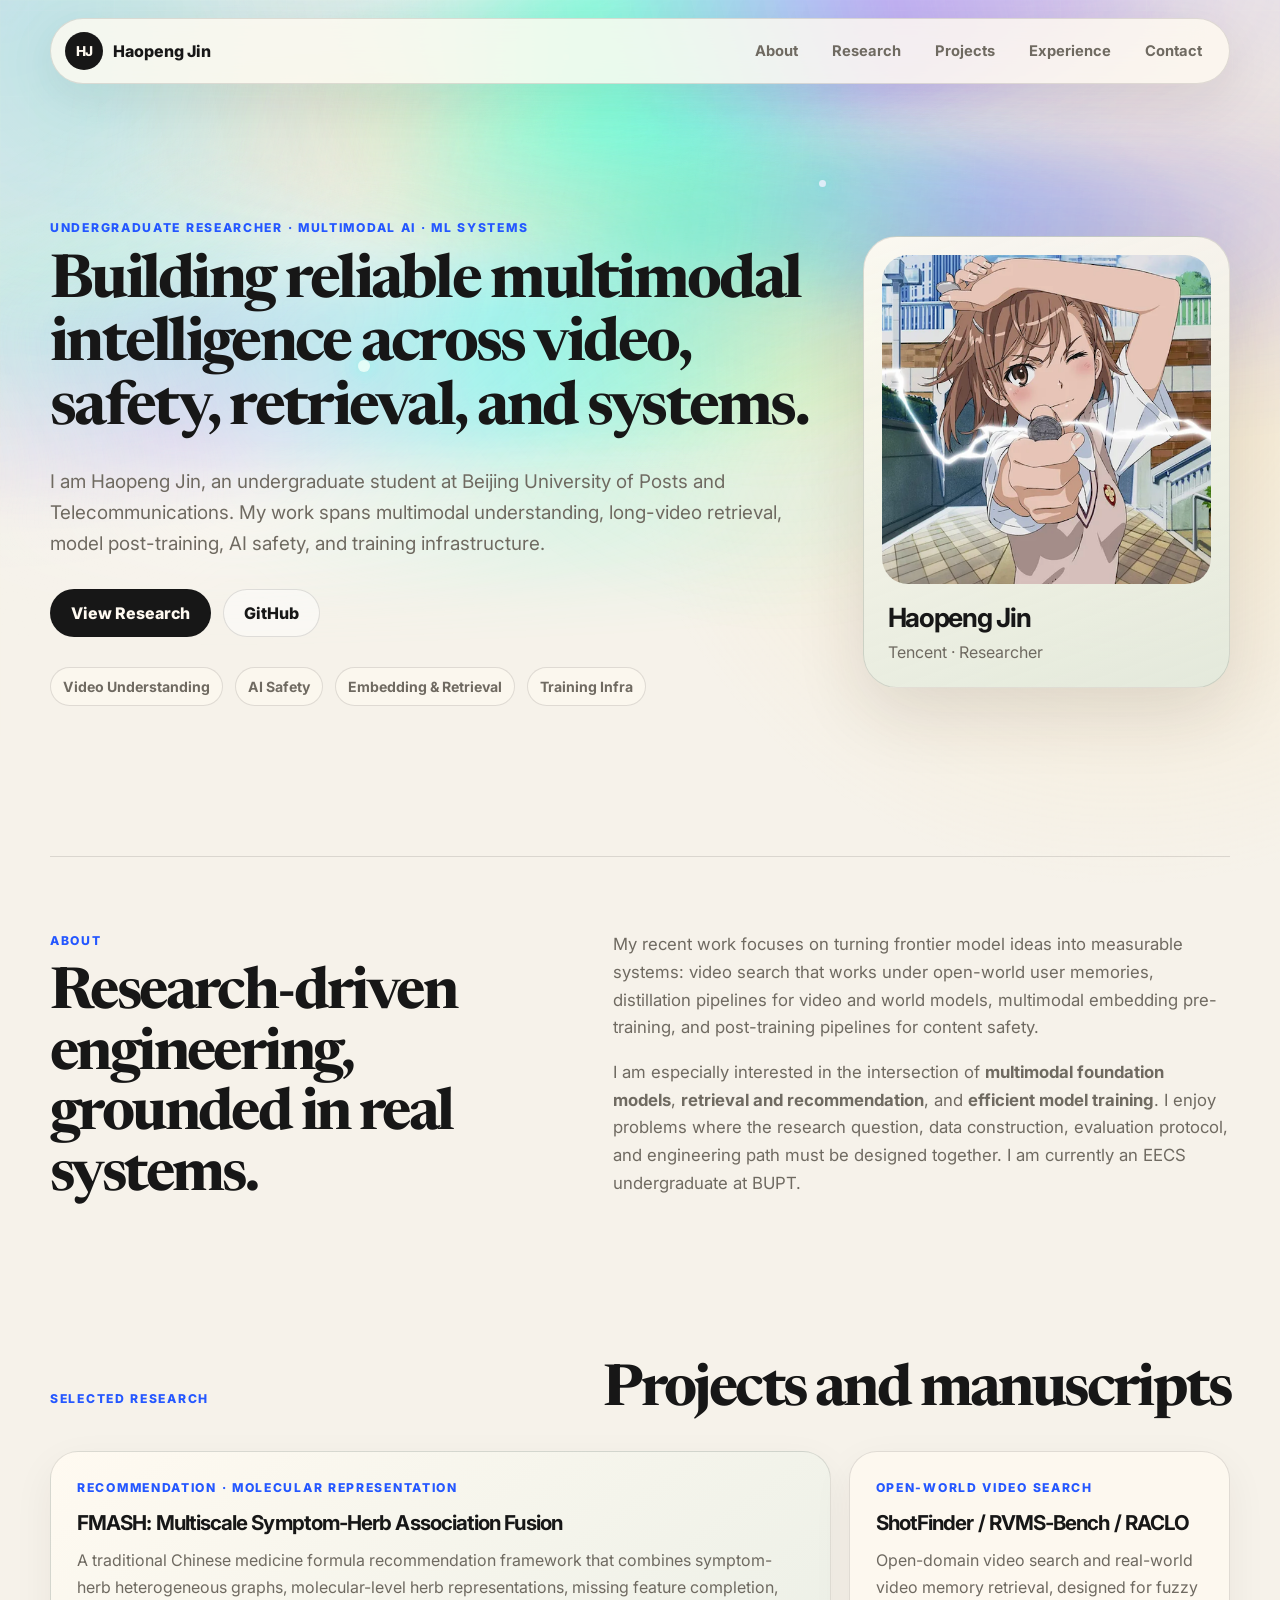
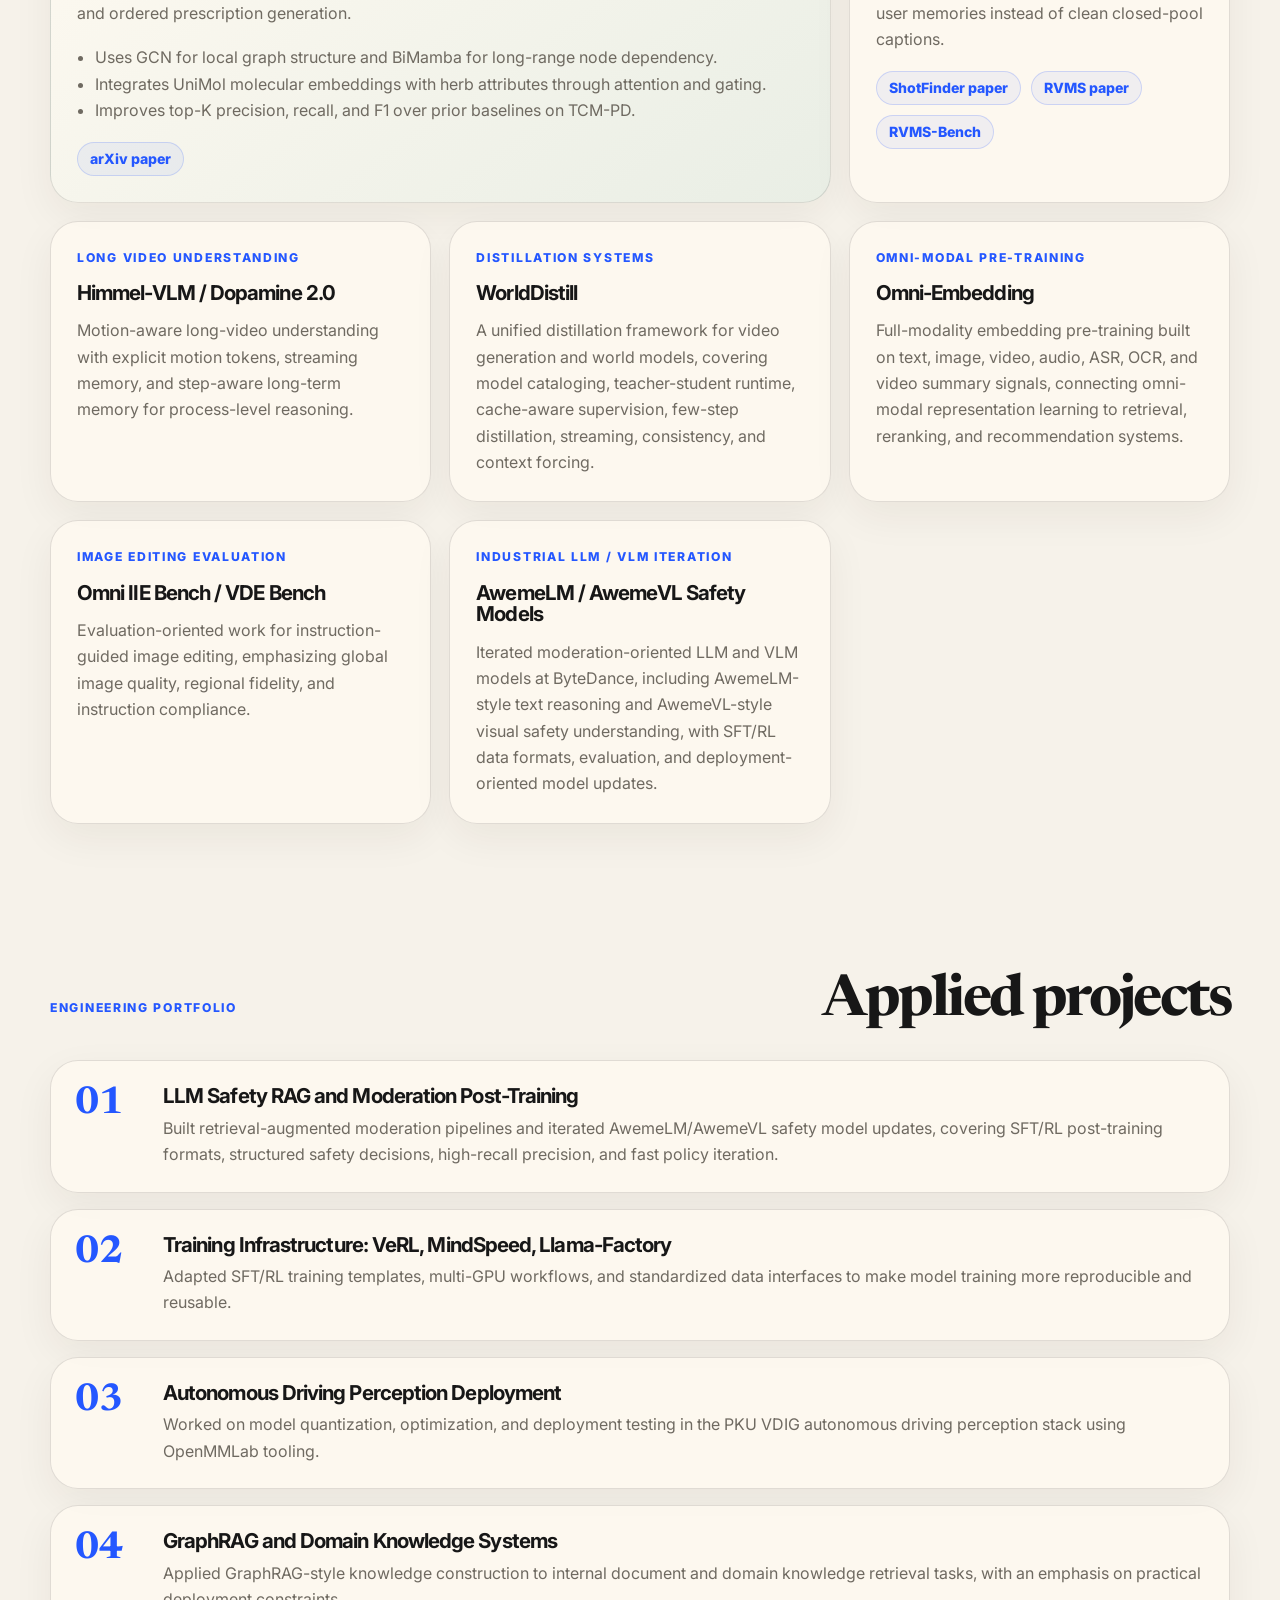
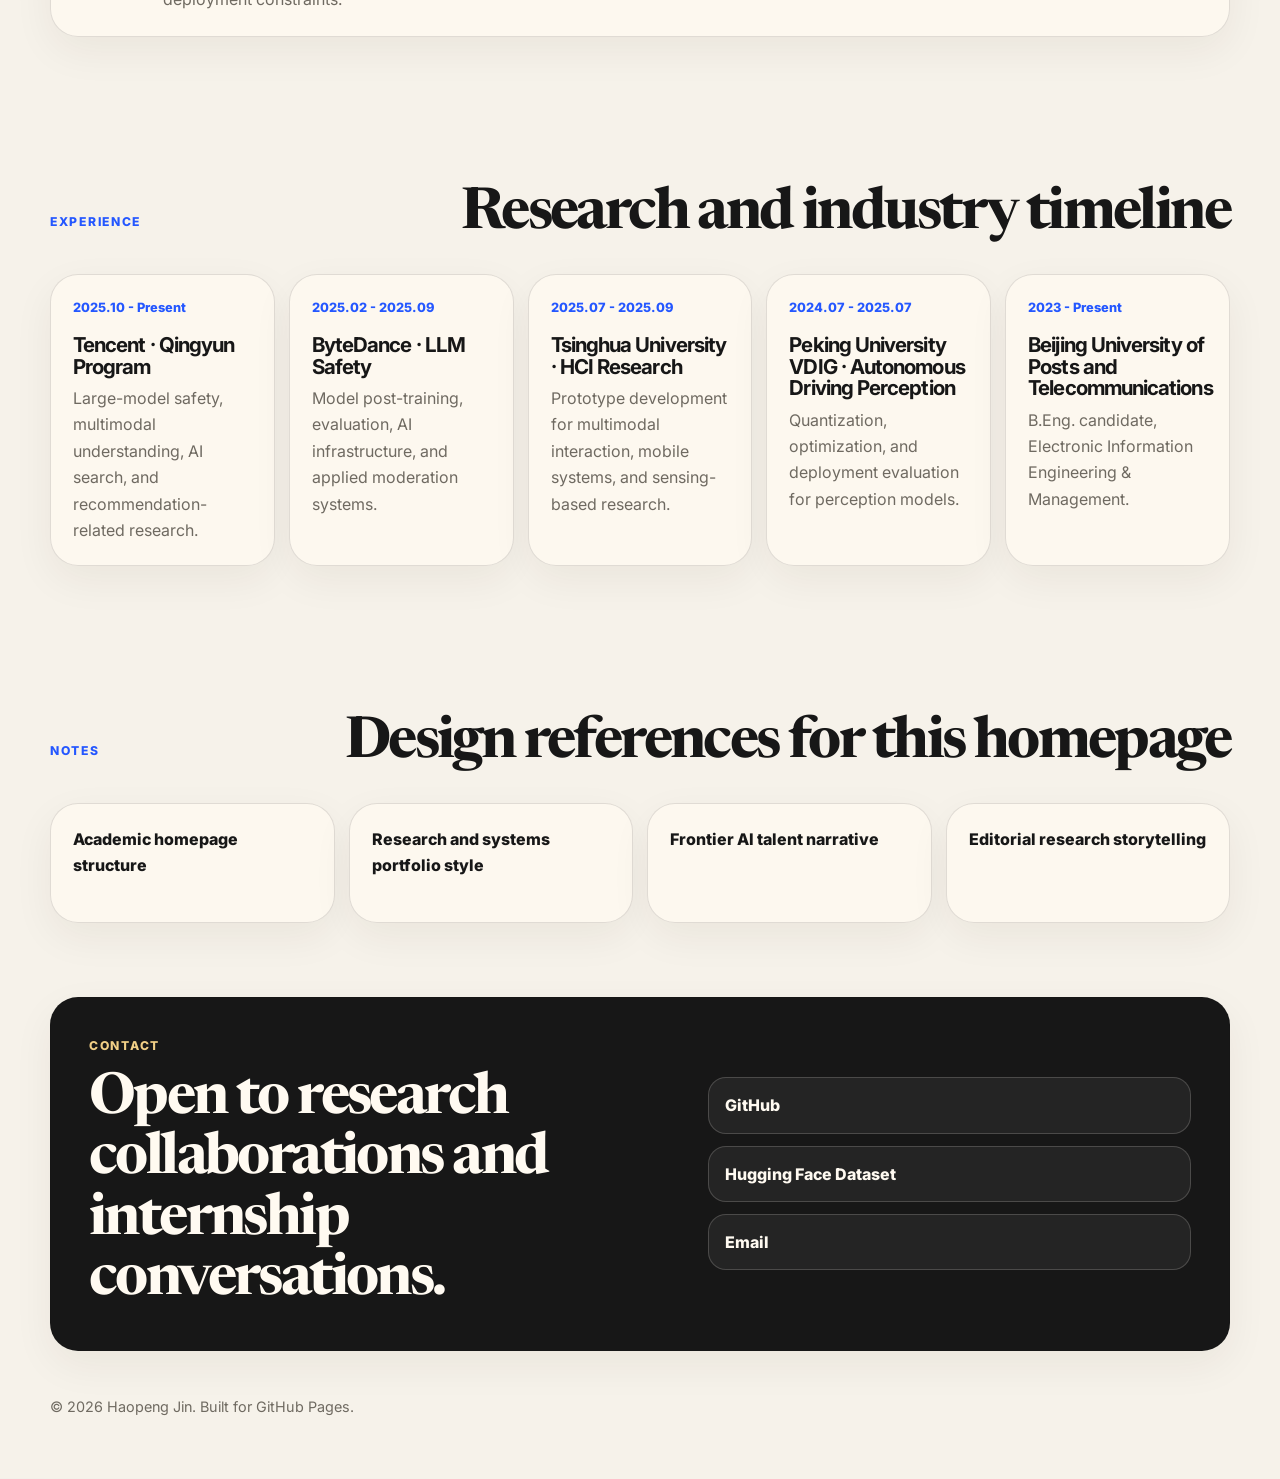
==== index.html @ 5f40290f "Add initial personal homepage Create a static GitHub Pages homepage with public-facing research, pro" ====
<!doctype html>
<html lang="en">
  <head>
    <meta charset="utf-8" />
    <meta name="viewport" content="width=device-width, initial-scale=1" />
    <meta
      name="description"
      content="Haopeng Jin's personal academic homepage: multimodal AI, video understanding, model post-training, AI safety, and ML systems."
    />
    <title>Haopeng Jin | Multimodal AI & ML Systems</title>
    <link rel="preconnect" href="https://fonts.googleapis.com" />
    <link rel="preconnect" href="https://fonts.gstatic.com" crossorigin />
    <link
      href="https://fonts.googleapis.com/css2?family=Inter:wght@400;500;600;700;800&family=Newsreader:opsz,wght@6..72,500;6..72,700&display=swap"
      rel="stylesheet"
    />
    <link rel="stylesheet" href="styles.css" />
  </head>
  <body>
    <div class="aurora-bg" aria-hidden="true">
      <span class="aurora-beam beam-one"></span>
      <span class="aurora-beam beam-two"></span>
      <span class="aurora-beam beam-three"></span>
      <span class="aurora-particle particle-one"></span>
      <span class="aurora-particle particle-two"></span>
      <span class="aurora-particle particle-three"></span>
      <span class="aurora-particle particle-four"></span>
    </div>
    <div class="site-shell">
      <header class="nav">
        <a class="brand" href="#top" aria-label="Haopeng Jin homepage">
          <span class="brand-mark">HJ</span>
          <span>Haopeng Jin</span>
        </a>
        <button class="nav-toggle" type="button" aria-label="Open navigation">Menu</button>
        <nav class="nav-links" aria-label="Main navigation">
          <a href="#about">About</a>
          <a href="#research">Research</a>
          <a href="#projects">Projects</a>
          <a href="#experience">Experience</a>
          <a href="#contact">Contact</a>
        </nav>
      </header>

      <main id="top">
        <section class="hero section">
          <div class="hero-copy">
            <p class="eyebrow">Undergraduate Researcher · Multimodal AI · ML Systems</p>
            <h1>Building reliable multimodal intelligence across video, safety, retrieval, and systems.</h1>
            <p class="hero-text">
              I am Haopeng Jin, an undergraduate student at Beijing University of Posts and
              Telecommunications. My work spans multimodal understanding, long-video retrieval,
              model post-training, AI safety, and training infrastructure.
            </p>
            <div class="hero-actions">
              <a class="button primary" href="#research">View Research</a>
              <a class="button secondary" href="https://github.com/Sunbeam23333" target="_blank" rel="noreferrer">
                GitHub
              </a>
            </div>
            <div class="signal-row" aria-label="Research focus">
              <span>Video Understanding</span>
              <span>AI Safety</span>
              <span>Embedding & Retrieval</span>
              <span>Training Infra</span>
            </div>
          </div>
          <aside class="hero-card" aria-label="Profile summary">
            <div class="portrait-wrap">
              <img src="assets/profile-placeholder.png" alt="Temporary profile portrait for Haopeng Jin" />
            </div>
            <div class="profile-card-copy">
              <h2>Haopeng Jin</h2>
              <p>Tencent · Researcher</p>
            </div>
          </aside>
        </section>

        <section id="about" class="section split-section">
          <div>
            <p class="eyebrow">About</p>
            <h2>Research-driven engineering, grounded in real systems.</h2>
          </div>
          <div class="prose">
            <p>
              My recent work focuses on turning frontier model ideas into measurable systems:
              video search that works under open-world user memories, distillation pipelines for
              video and world models, multimodal embedding pre-training, and post-training
              pipelines for content safety.
            </p>
            <p>
              I am especially interested in the intersection of <strong>multimodal foundation
              models</strong>, <strong>retrieval and recommendation</strong>, and
              <strong>efficient model training</strong>. I enjoy problems where the research
              question, data construction, evaluation protocol, and engineering path must be
              designed together. I am currently an EECS undergraduate at BUPT.
            </p>
          </div>
        </section>

        <section id="research" class="section">
          <div class="section-heading">
            <p class="eyebrow">Selected Research</p>
            <h2>Projects and manuscripts</h2>
          </div>
          <div class="feature-grid">
            <article class="feature-card highlight">
              <div class="card-kicker">Recommendation · Molecular Representation</div>
              <h3>FMASH: Multiscale Symptom-Herb Association Fusion</h3>
              <p>
                A traditional Chinese medicine formula recommendation framework that combines
                symptom-herb heterogeneous graphs, molecular-level herb representations, missing
                feature completion, and ordered prescription generation.
              </p>
              <ul>
                <li>Uses GCN for local graph structure and BiMamba for long-range node dependency.</li>
                <li>Integrates UniMol molecular embeddings with herb attributes through attention and gating.</li>
                <li>Improves top-K precision, recall, and F1 over prior baselines on TCM-PD.</li>
              </ul>
              <div class="card-links">
                <a href="https://arxiv.org/abs/2503.05167" target="_blank" rel="noreferrer">arXiv paper</a>
              </div>
            </article>

            <article class="feature-card">
              <div class="card-kicker">Open-World Video Search</div>
              <h3>ShotFinder / RVMS-Bench / RACLO</h3>
              <p>
                Open-domain video search and real-world video memory retrieval, designed for
                fuzzy user memories instead of clean closed-pool captions.
              </p>
              <div class="card-links">
                <a href="https://arxiv.org/abs/2601.23232" target="_blank" rel="noreferrer">ShotFinder paper</a>
                <a href="https://arxiv.org/abs/2602.10159" target="_blank" rel="noreferrer">RVMS paper</a>
                <a href="https://huggingface.co/datasets/tencent/RVMS-Bench" target="_blank" rel="noreferrer">
                  RVMS-Bench
                </a>
              </div>
            </article>

            <article class="feature-card">
              <div class="card-kicker">Long Video Understanding</div>
              <h3>Himmel-VLM / Dopamine 2.0</h3>
              <p>
                Motion-aware long-video understanding with explicit motion tokens, streaming
                memory, and step-aware long-term memory for process-level reasoning.
              </p>
            </article>

            <article class="feature-card">
              <div class="card-kicker">Distillation Systems</div>
              <h3>WorldDistill</h3>
              <p>
                A unified distillation framework for video generation and world models, covering
                model cataloging, teacher-student runtime, cache-aware supervision, few-step
                distillation, streaming, consistency, and context forcing.
              </p>
            </article>

            <article class="feature-card">
              <div class="card-kicker">Omni-modal Pre-training</div>
              <h3>Omni-Embedding</h3>
              <p>
                Full-modality embedding pre-training built on text, image, video, audio, ASR,
                OCR, and video summary signals, connecting omni-modal representation learning to
                retrieval, reranking, and recommendation systems.
              </p>
            </article>

            <article class="feature-card">
              <div class="card-kicker">Image Editing Evaluation</div>
              <h3>Omni IIE Bench / VDE Bench</h3>
              <p>
                Evaluation-oriented work for instruction-guided image editing, emphasizing global
                image quality, regional fidelity, and instruction compliance.
              </p>
            </article>

            <article class="feature-card">
              <div class="card-kicker">Industrial LLM / VLM Iteration</div>
              <h3>AwemeLM / AwemeVL Safety Models</h3>
              <p>
                Iterated moderation-oriented LLM and VLM models at ByteDance, including
                AwemeLM-style text reasoning and AwemeVL-style visual safety understanding, with
                SFT/RL data formats, evaluation, and deployment-oriented model updates.
              </p>
            </article>
          </div>
        </section>

        <section id="projects" class="section">
          <div class="section-heading">
            <p class="eyebrow">Engineering Portfolio</p>
            <h2>Applied projects</h2>
          </div>
          <div class="project-list">
            <article>
              <span class="index">01</span>
              <div>
                <h3>LLM Safety RAG and Moderation Post-Training</h3>
                <p>
                  Built retrieval-augmented moderation pipelines and iterated AwemeLM/AwemeVL
                  safety model updates, covering SFT/RL post-training formats, structured safety
                  decisions, high-recall precision, and fast policy iteration.
                </p>
              </div>
            </article>
            <article>
              <span class="index">02</span>
              <div>
                <h3>Training Infrastructure: VeRL, MindSpeed, Llama-Factory</h3>
                <p>
                  Adapted SFT/RL training templates, multi-GPU workflows, and standardized data
                  interfaces to make model training more reproducible and reusable.
                </p>
              </div>
            </article>
            <article>
              <span class="index">03</span>
              <div>
                <h3>Autonomous Driving Perception Deployment</h3>
                <p>
                  Worked on model quantization, optimization, and deployment testing in the PKU
                  VDIG autonomous driving perception stack using OpenMMLab tooling.
                </p>
              </div>
            </article>
            <article>
              <span class="index">04</span>
              <div>
                <h3>GraphRAG and Domain Knowledge Systems</h3>
                <p>
                  Applied GraphRAG-style knowledge construction to internal document and domain
                  knowledge retrieval tasks, with an emphasis on practical deployment constraints.
                </p>
              </div>
            </article>
          </div>
        </section>

        <section id="experience" class="section timeline-section">
          <div class="section-heading">
            <p class="eyebrow">Experience</p>
            <h2>Research and industry timeline</h2>
          </div>
          <div class="timeline">
            <article>
              <time>2025.10 - Present</time>
              <h3>Tencent · Qingyun Program</h3>
              <p>Large-model safety, multimodal understanding, AI search, and recommendation-related research.</p>
            </article>
            <article>
              <time>2025.02 - 2025.09</time>
              <h3>ByteDance · LLM Safety</h3>
              <p>Model post-training, evaluation, AI infrastructure, and applied moderation systems.</p>
            </article>
            <article>
              <time>2025.07 - 2025.09</time>
              <h3>Tsinghua University · HCI Research</h3>
              <p>Prototype development for multimodal interaction, mobile systems, and sensing-based research.</p>
            </article>
            <article>
              <time>2024.07 - 2025.07</time>
              <h3>Peking University VDIG · Autonomous Driving Perception</h3>
              <p>Quantization, optimization, and deployment evaluation for perception models.</p>
            </article>
            <article>
              <time>2023 - Present</time>
              <h3>Beijing University of Posts and Telecommunications</h3>
              <p>B.Eng. candidate, Electronic Information Engineering & Management.</p>
            </article>
          </div>
        </section>

        <section class="section writing-section">
          <div class="section-heading">
            <p class="eyebrow">Notes</p>
            <h2>Design references for this homepage</h2>
          </div>
          <div class="note-grid">
            <a href="https://manchery.github.io/" target="_blank" rel="noreferrer">
              Academic homepage structure
            </a>
            <a href="https://yaobaiwei.github.io/" target="_blank" rel="noreferrer">
              Research and systems portfolio style
            </a>
            <a href="https://seed.bytedance.com/zh/seedearlycareer" target="_blank" rel="noreferrer">
              Frontier AI talent narrative
            </a>
            <a href="https://openai.com/index/model-disproves-discrete-geometry-conjecture/" target="_blank" rel="noreferrer">
              Editorial research storytelling
            </a>
          </div>
        </section>

        <section id="contact" class="section contact">
          <div>
            <p class="eyebrow">Contact</p>
            <h2>Open to research collaborations and internship conversations.</h2>
          </div>
          <div class="contact-links">
            <a href="https://github.com/Sunbeam23333" target="_blank" rel="noreferrer">GitHub</a>
            <a href="https://huggingface.co/datasets/tencent/RVMS-Bench" target="_blank" rel="noreferrer">
              Hugging Face Dataset
            </a>
            <a href="mailto:Meiqin1shengtui@126.com">Email</a>
          </div>
        </section>
      </main>

      <footer class="footer">
        <p>© <span id="year"></span> Haopeng Jin. Built for GitHub Pages.</p>
      </footer>
    </div>

    <script src="script.js"></script>
  </body>
</html>
---- styles.css ----
:root {
  --bg: #f6f2ea;
  --paper: #fffaf1;
  --ink: #171717;
  --muted: #6f6a61;
  --line: rgba(23, 23, 23, 0.12);
  --accent: #2457ff;
  --accent-dark: #102a86;
  --sage: #dfe8da;
  --amber: #f1cf86;
  --shadow: 0 24px 70px rgba(46, 37, 22, 0.12);
  --mouse-x: 50vw;
  --mouse-y: 24vh;
}

* {
  box-sizing: border-box;
}

html {
  scroll-behavior: smooth;
}

body {
  margin: 0;
  background:
    radial-gradient(circle at var(--mouse-x) var(--mouse-y), rgba(91, 255, 207, 0.18), transparent 16rem),
    radial-gradient(circle at top left, rgba(36, 87, 255, 0.13), transparent 36rem),
    radial-gradient(circle at 88% 8%, rgba(241, 207, 134, 0.28), transparent 32rem),
    var(--bg);
  color: var(--ink);
  font-family: Inter, system-ui, -apple-system, BlinkMacSystemFont, "Segoe UI", sans-serif;
  line-height: 1.65;
  overflow-x: hidden;
}

a {
  color: inherit;
  text-decoration: none;
}

a:hover {
  color: var(--accent);
}

.site-shell {
  position: relative;
  z-index: 1;
  width: min(1180px, calc(100% - 36px));
  margin: 0 auto;
}

.aurora-bg {
  position: fixed;
  inset: -18vh -18vw auto;
  z-index: 0;
  height: 112vh;
  pointer-events: none;
  overflow: hidden;
  opacity: 0.92;
  filter: saturate(1.15);
}

.aurora-bg::before {
  content: "";
  position: absolute;
  inset: 0;
  background:
    radial-gradient(circle at 18% 22%, rgba(57, 255, 202, 0.18), transparent 23rem),
    radial-gradient(circle at 74% 8%, rgba(95, 74, 255, 0.2), transparent 28rem),
    radial-gradient(circle at 58% 42%, rgba(102, 255, 156, 0.13), transparent 24rem);
  filter: blur(18px);
}

.aurora-bg::after {
  content: "";
  position: absolute;
  inset: 0;
  background-image:
    linear-gradient(rgba(255, 255, 255, 0.2) 1px, transparent 1px),
    linear-gradient(90deg, rgba(255, 255, 255, 0.16) 1px, transparent 1px);
  background-size: 86px 86px;
  mask-image: linear-gradient(to bottom, rgba(0, 0, 0, 0.55), transparent 72%);
  opacity: 0.2;
}

.aurora-beam {
  position: absolute;
  left: 50%;
  width: 112vw;
  height: 24vh;
  border-radius: 999px;
  mix-blend-mode: screen;
  filter: blur(28px);
  transform-origin: center;
  animation: auroraDrift 15s ease-in-out infinite alternate;
}

.beam-one {
  top: 12vh;
  background: linear-gradient(90deg, transparent 6%, rgba(35, 113, 255, 0.02), rgba(54, 255, 207, 0.52), rgba(130, 92, 255, 0.44), transparent 88%);
  transform: translateX(-50%) rotate(-13deg);
}

.beam-two {
  top: 30vh;
  height: 18vh;
  background: linear-gradient(90deg, transparent 9%, rgba(241, 207, 134, 0.32), rgba(58, 255, 173, 0.42), rgba(41, 112, 255, 0.26), transparent 92%);
  transform: translateX(-47%) rotate(8deg);
  animation-delay: -5s;
}

.beam-three {
  top: 47vh;
  height: 20vh;
  background: linear-gradient(90deg, transparent 4%, rgba(138, 95, 255, 0.22), rgba(31, 229, 255, 0.32), rgba(214, 255, 133, 0.24), transparent 86%);
  transform: translateX(-55%) rotate(-5deg);
  animation-delay: -9s;
}

.aurora-particle {
  position: absolute;
  width: 10px;
  height: 10px;
  border-radius: 999px;
  background: rgba(255, 255, 255, 0.92);
  box-shadow:
    0 0 18px rgba(70, 255, 211, 0.86),
    0 0 42px rgba(97, 92, 255, 0.42);
  animation: particleFloat 18s ease-in-out infinite;
}

.particle-one {
  top: 17vh;
  left: 14vw;
}

.particle-two {
  top: 38vh;
  left: 82vw;
  width: 7px;
  height: 7px;
  animation-delay: -5s;
}

.particle-three {
  top: 58vh;
  left: 46vw;
  width: 12px;
  height: 12px;
  animation-delay: -9s;
}

.particle-four {
  top: 24vh;
  left: 62vw;
  width: 6px;
  height: 6px;
  animation-delay: -13s;
}

@keyframes auroraDrift {
  0% {
    translate: -2vw -1vh;
    scale: 1 1;
  }

  50% {
    translate: 3vw 2vh;
    scale: 1.04 0.92;
  }

  100% {
    translate: -1vw 4vh;
    scale: 0.96 1.08;
  }
}

@keyframes particleFloat {
  0% {
    opacity: 0;
    transform: translate3d(0, 20px, 0) scale(0.5);
  }

  20% {
    opacity: 0.8;
  }

  55% {
    opacity: 1;
    transform: translate3d(32px, -48px, 0) scale(1.3);
  }

  100% {
    opacity: 0;
    transform: translate3d(-24px, -110px, 0) scale(0.7);
  }
}

@media (prefers-reduced-motion: reduce) {
  html {
    scroll-behavior: auto;
  }

  .aurora-beam,
  .aurora-particle,
  .feature-card,
  .button.primary::after {
    animation: none;
  }
}

.nav {
  position: sticky;
  top: 18px;
  z-index: 20;
  display: flex;
  align-items: center;
  justify-content: space-between;
  gap: 24px;
  margin: 18px 0 42px;
  padding: 12px 14px;
  border: 1px solid var(--line);
  border-radius: 999px;
  background: rgba(255, 250, 241, 0.82);
  backdrop-filter: blur(18px);
  box-shadow: 0 14px 50px rgba(34, 26, 14, 0.08);
}

.brand,
.nav-links {
  display: flex;
  align-items: center;
}

.brand {
  gap: 10px;
  font-weight: 800;
}

.brand-mark {
  display: grid;
  width: 38px;
  height: 38px;
  place-items: center;
  border-radius: 50%;
  background: var(--ink);
  color: var(--paper);
  font-size: 0.85rem;
  letter-spacing: -0.04em;
}

.nav-links {
  gap: 8px;
}

.nav-links a {
  padding: 8px 13px;
  border-radius: 999px;
  color: var(--muted);
  font-size: 0.92rem;
  font-weight: 700;
}

.nav-links a:hover {
  background: rgba(36, 87, 255, 0.08);
  color: var(--accent);
}

.nav-toggle {
  display: none;
  border: 0;
  border-radius: 999px;
  background: var(--ink);
  color: var(--paper);
  padding: 9px 14px;
  font: inherit;
  font-weight: 700;
}

.section {
  padding: 74px 0;
}

.hero {
  position: relative;
  display: grid;
  grid-template-columns: minmax(0, 1.35fr) minmax(280px, 0.65fr);
  align-items: center;
  gap: 50px;
  min-height: calc(100vh - 170px);
  padding-top: 16px;
}

.hero::before {
  content: "";
  position: absolute;
  inset: 2% -10% auto;
  z-index: -1;
  height: 60%;
  background:
    radial-gradient(ellipse at 18% 42%, rgba(37, 255, 199, 0.18), transparent 40%),
    radial-gradient(ellipse at 80% 20%, rgba(105, 83, 255, 0.22), transparent 42%),
    linear-gradient(112deg, transparent 8%, rgba(255, 255, 255, 0.34), rgba(72, 255, 211, 0.16), transparent 70%);
  filter: blur(34px);
  opacity: 0.84;
}

.eyebrow,
.card-kicker {
  margin: 0 0 14px;
  color: var(--accent);
  font-size: 0.76rem;
  font-weight: 800;
  letter-spacing: 0.14em;
  text-transform: uppercase;
}

h1,
h2,
h3 {
  margin: 0;
  line-height: 1.05;
  letter-spacing: -0.045em;
}

h1,
h2 {
  font-family: Newsreader, Georgia, serif;
}

h1 {
  max-width: 780px;
  font-size: clamp(2.45rem, 4.7vw, 4.85rem);
}

h2 {
  font-size: clamp(2.2rem, 4.5vw, 4.4rem);
}

h3 {
  font-size: 1.28rem;
}

.hero-text,
.prose,
.feature-card p,
.project-list p,
.timeline p {
  color: var(--muted);
}

.hero-text {
  max-width: 780px;
  margin: 24px 0 0;
  font-size: 1.18rem;
}

.hero-actions,
.signal-row {
  display: flex;
  flex-wrap: wrap;
  gap: 12px;
  margin-top: 30px;
}

.button {
  position: relative;
  overflow: hidden;
  display: inline-flex;
  align-items: center;
  justify-content: center;
  min-height: 48px;
  padding: 0 20px;
  border: 1px solid var(--line);
  border-radius: 999px;
  font-weight: 800;
}

.button.primary {
  background: var(--ink);
  color: var(--paper);
}

.button.primary::after {
  content: "";
  position: absolute;
  inset: -40% auto -40% -60%;
  width: 48%;
  background: linear-gradient(90deg, transparent, rgba(255, 255, 255, 0.42), transparent);
  transform: skewX(-18deg);
  animation: buttonShimmer 4.8s ease-in-out infinite;
}

@keyframes buttonShimmer {
  0%,
  48% {
    left: -60%;
  }

  72%,
  100% {
    left: 118%;
  }
}

.button.secondary {
  background: rgba(255, 255, 255, 0.45);
}

.signal-row span {
  padding: 7px 12px;
  border: 1px solid var(--line);
  border-radius: 999px;
  background: rgba(255, 250, 241, 0.58);
  color: var(--muted);
  font-size: 0.88rem;
  font-weight: 700;
}

.hero-card {
  position: relative;
  padding: 18px;
  border: 1px solid var(--line);
  border-radius: 34px;
  background: linear-gradient(160deg, rgba(255, 250, 241, 0.96), rgba(223, 232, 218, 0.82));
  box-shadow: var(--shadow);
}

.portrait-wrap {
  overflow: hidden;
  aspect-ratio: 1 / 1;
  border-radius: 26px;
  background: var(--sage);
}

.portrait-wrap img {
  width: 100%;
  height: 100%;
  object-fit: cover;
  display: block;
}

.profile-card-copy {
  padding: 20px 6px 4px;
}

.profile-card-copy h2 {
  font-family: Inter, sans-serif;
  font-size: 1.65rem;
  letter-spacing: -0.05em;
}

.profile-card-copy p {
  margin: 7px 0 0;
  color: var(--muted);
}

.muted {
  color: var(--muted);
}

.split-section {
  display: grid;
  grid-template-columns: 0.9fr 1.1fr;
  gap: 58px;
  border-top: 1px solid var(--line);
}

.prose {
  font-size: 1.05rem;
}

.prose p:first-child {
  margin-top: 0;
}

.section-heading {
  display: flex;
  justify-content: space-between;
  align-items: end;
  gap: 40px;
  margin-bottom: 28px;
}

.feature-grid {
  display: grid;
  grid-template-columns: repeat(3, minmax(0, 1fr));
  gap: 18px;
}

.feature-card,
.project-list article,
.timeline article,
.note-grid a,
.contact {
  border: 1px solid var(--line);
  border-radius: 28px;
  background: rgba(255, 250, 241, 0.72);
  box-shadow: 0 14px 42px rgba(46, 37, 22, 0.06);
}

.feature-card {
  position: relative;
  overflow: hidden;
  min-height: 280px;
  padding: 26px;
  transition:
    transform 360ms ease,
    box-shadow 360ms ease,
    border-color 360ms ease,
    background 360ms ease;
  animation: cardFloat 9s ease-in-out infinite;
  animation-delay: calc(var(--card-offset, 0) * -1s);
}

.feature-card:nth-child(2n) {
  --card-offset: 2;
}

.feature-card:nth-child(3n) {
  --card-offset: 4;
}

.feature-card::before {
  content: "";
  position: absolute;
  inset: 0;
  border-radius: inherit;
  background:
    linear-gradient(120deg, transparent, rgba(65, 255, 204, 0.18), transparent 42%),
    radial-gradient(circle at var(--mouse-x) var(--mouse-y), rgba(87, 105, 255, 0.12), transparent 18rem);
  opacity: 0;
  transition: opacity 320ms ease;
  pointer-events: none;
}

.feature-card:hover {
  border-color: rgba(36, 87, 255, 0.32);
  box-shadow: 0 24px 80px rgba(36, 87, 255, 0.13);
  transform: translateY(-8px);
}

.feature-card:hover::before {
  opacity: 1;
}

@keyframes cardFloat {
  0%,
  100% {
    translate: 0 0;
  }

  50% {
    translate: 0 -5px;
  }
}

.feature-card.highlight {
  grid-column: span 2;
  background: linear-gradient(145deg, #fffaf1, #e9eee5);
}

.feature-card p {
  margin: 14px 0 0;
}

.feature-card ul {
  margin: 18px 0 0;
  padding-left: 18px;
  color: var(--muted);
}

.card-links {
  display: flex;
  flex-wrap: wrap;
  gap: 10px;
  margin-top: 18px;
}

.feature-card a,
.card-links a {
  display: inline-flex;
  align-items: center;
  min-height: 34px;
  padding: 0 12px;
  border: 1px solid rgba(36, 87, 255, 0.18);
  border-radius: 999px;
  background: rgba(36, 87, 255, 0.06);
  font-weight: 800;
  color: var(--accent);
  font-size: 0.88rem;
  transition:
    transform 240ms ease,
    background 240ms ease;
}

.card-links a:hover {
  background: rgba(36, 87, 255, 0.12);
  transform: translateY(-2px);
}

.project-list {
  display: grid;
  gap: 16px;
}

.project-list article {
  display: grid;
  grid-template-columns: 70px 1fr;
  gap: 18px;
  padding: 24px;
}

.index {
  color: var(--accent);
  font-family: Newsreader, Georgia, serif;
  font-size: 2.4rem;
  font-weight: 700;
  line-height: 1;
}

.project-list h3,
.timeline h3 {
  margin-bottom: 8px;
}

.project-list p,
.timeline p {
  margin: 0;
}

.timeline {
  display: grid;
  grid-template-columns: repeat(5, minmax(0, 1fr));
  gap: 14px;
}

.timeline article {
  padding: 22px;
}

.timeline time {
  display: block;
  margin-bottom: 16px;
  color: var(--accent);
  font-size: 0.8rem;
  font-weight: 800;
}

.note-grid {
  display: grid;
  grid-template-columns: repeat(4, minmax(0, 1fr));
  gap: 14px;
}

.note-grid a {
  min-height: 120px;
  padding: 22px;
  font-weight: 800;
}

.contact {
  display: grid;
  grid-template-columns: 1.1fr 0.9fr;
  gap: 28px;
  padding: 38px;
  background: var(--ink);
  color: var(--paper);
}

.contact .eyebrow {
  color: var(--amber);
}

.contact-links {
  display: grid;
  align-content: center;
  gap: 12px;
}

.contact-links a {
  padding: 14px 16px;
  border: 1px solid rgba(255, 250, 241, 0.18);
  border-radius: 18px;
  background: rgba(255, 255, 255, 0.06);
  font-weight: 800;
}

.footer {
  padding: 30px 0 46px;
  color: var(--muted);
  font-size: 0.9rem;
}

@media (max-width: 980px) {
  .hero,
  .split-section,
  .contact {
    grid-template-columns: 1fr;
  }

  .feature-grid,
  .timeline,
  .note-grid {
    grid-template-columns: repeat(2, minmax(0, 1fr));
  }
}

@media (max-width: 720px) {
  .site-shell {
    width: min(100% - 22px, 1180px);
  }

  .nav {
    align-items: flex-start;
    border-radius: 26px;
  }

  .nav-toggle {
    display: inline-flex;
  }

  .nav-links {
    display: none;
    position: absolute;
    inset: 60px 12px auto;
    flex-direction: column;
    align-items: stretch;
    padding: 10px;
    border: 1px solid var(--line);
    border-radius: 22px;
    background: var(--paper);
  }

  .nav-links.open {
    display: flex;
  }

  .nav-links a {
    padding: 12px 14px;
  }

  .section {
    padding: 48px 0;
  }

  h1 {
    font-size: clamp(2.35rem, 12vw, 3.55rem);
  }

  .section-heading {
    display: block;
  }

  .feature-grid,
  .timeline,
  .note-grid {
    grid-template-columns: 1fr;
  }

  .feature-card.highlight {
    grid-column: auto;
  }

  .project-list article {
    grid-template-columns: 1fr;
  }
}
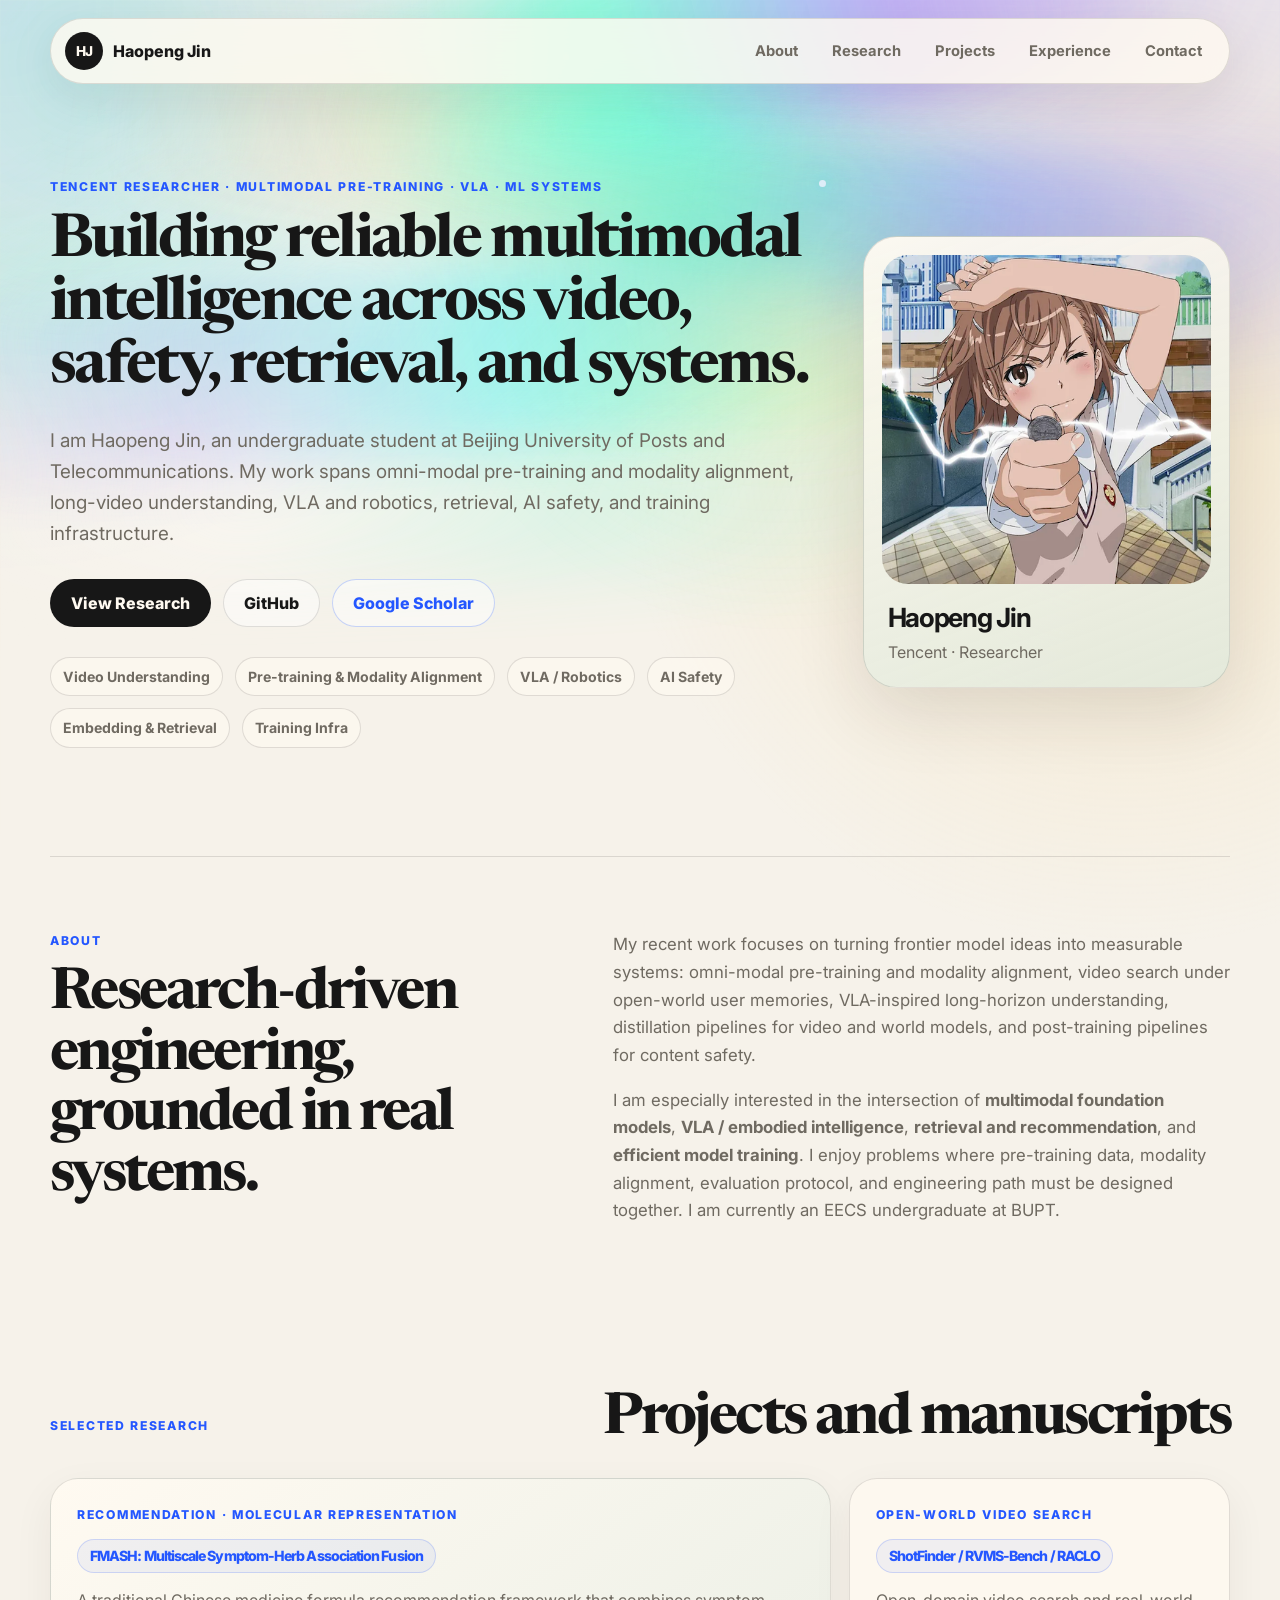
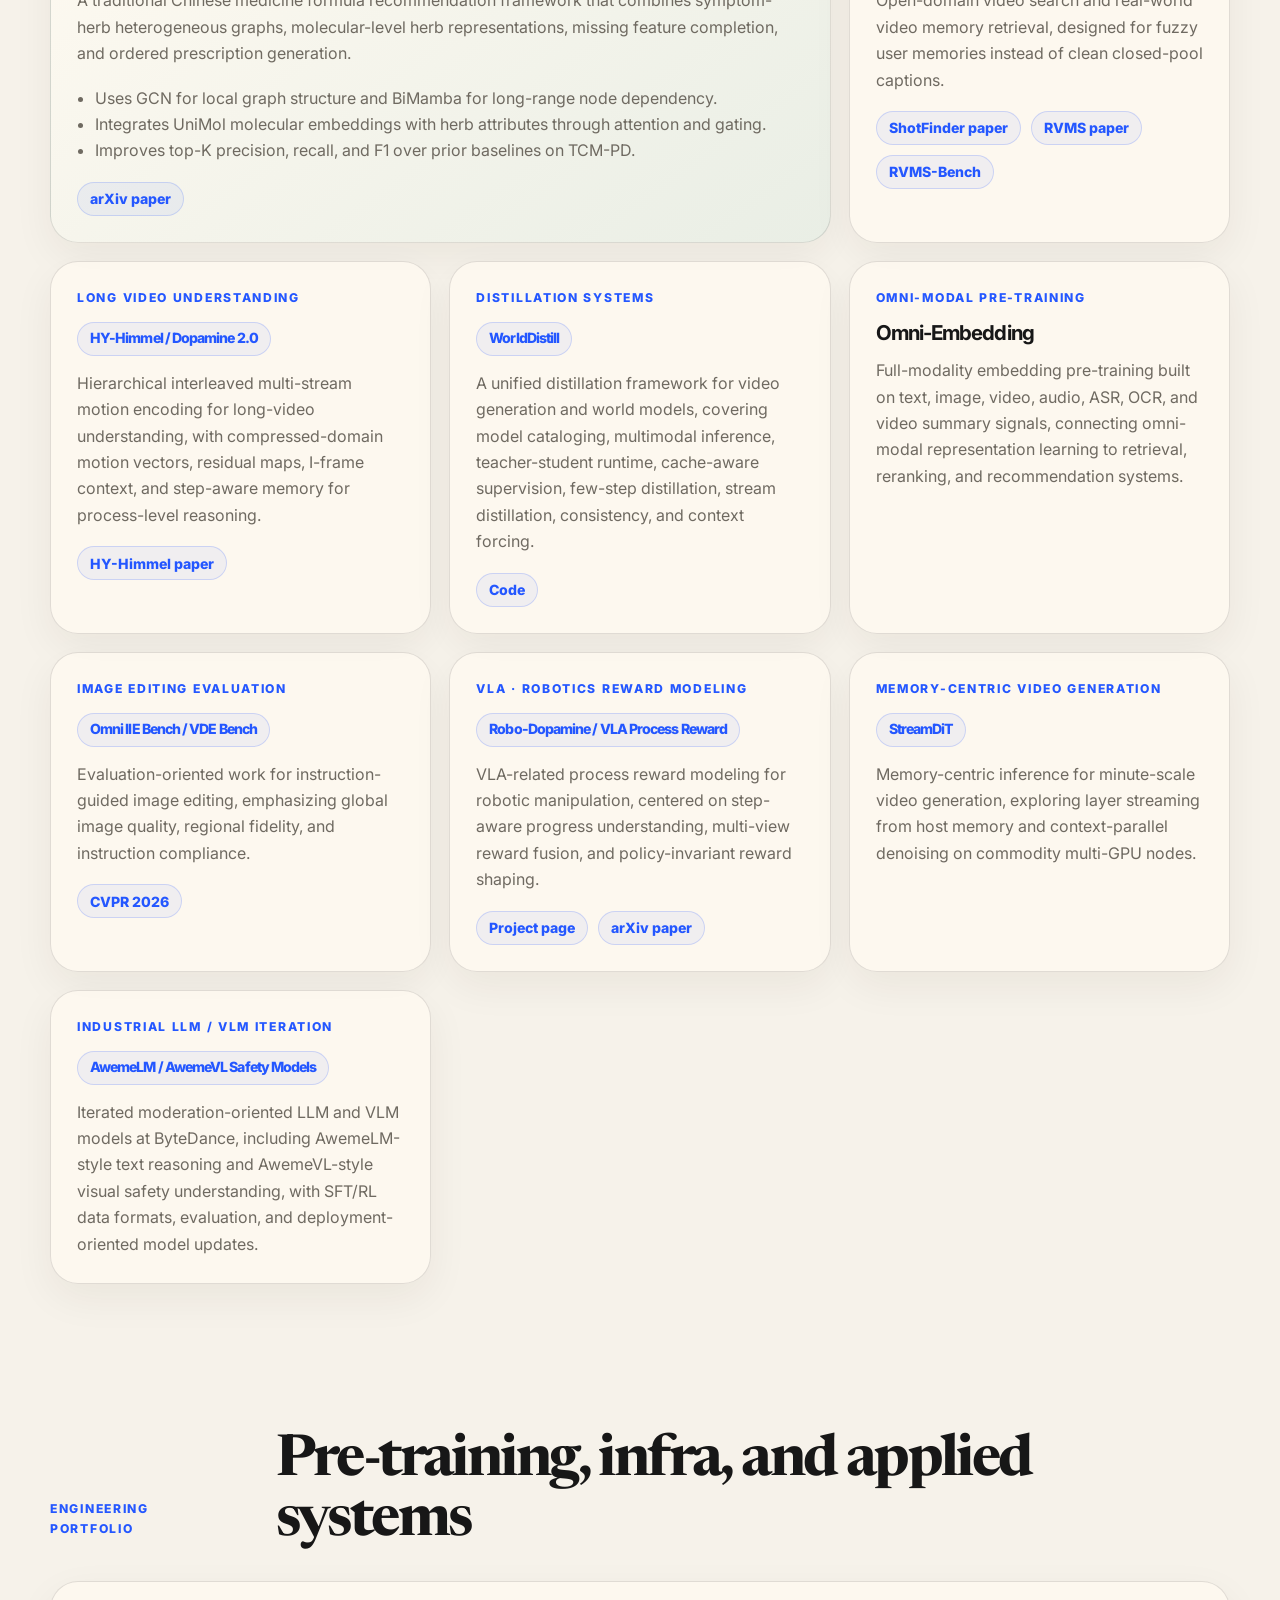
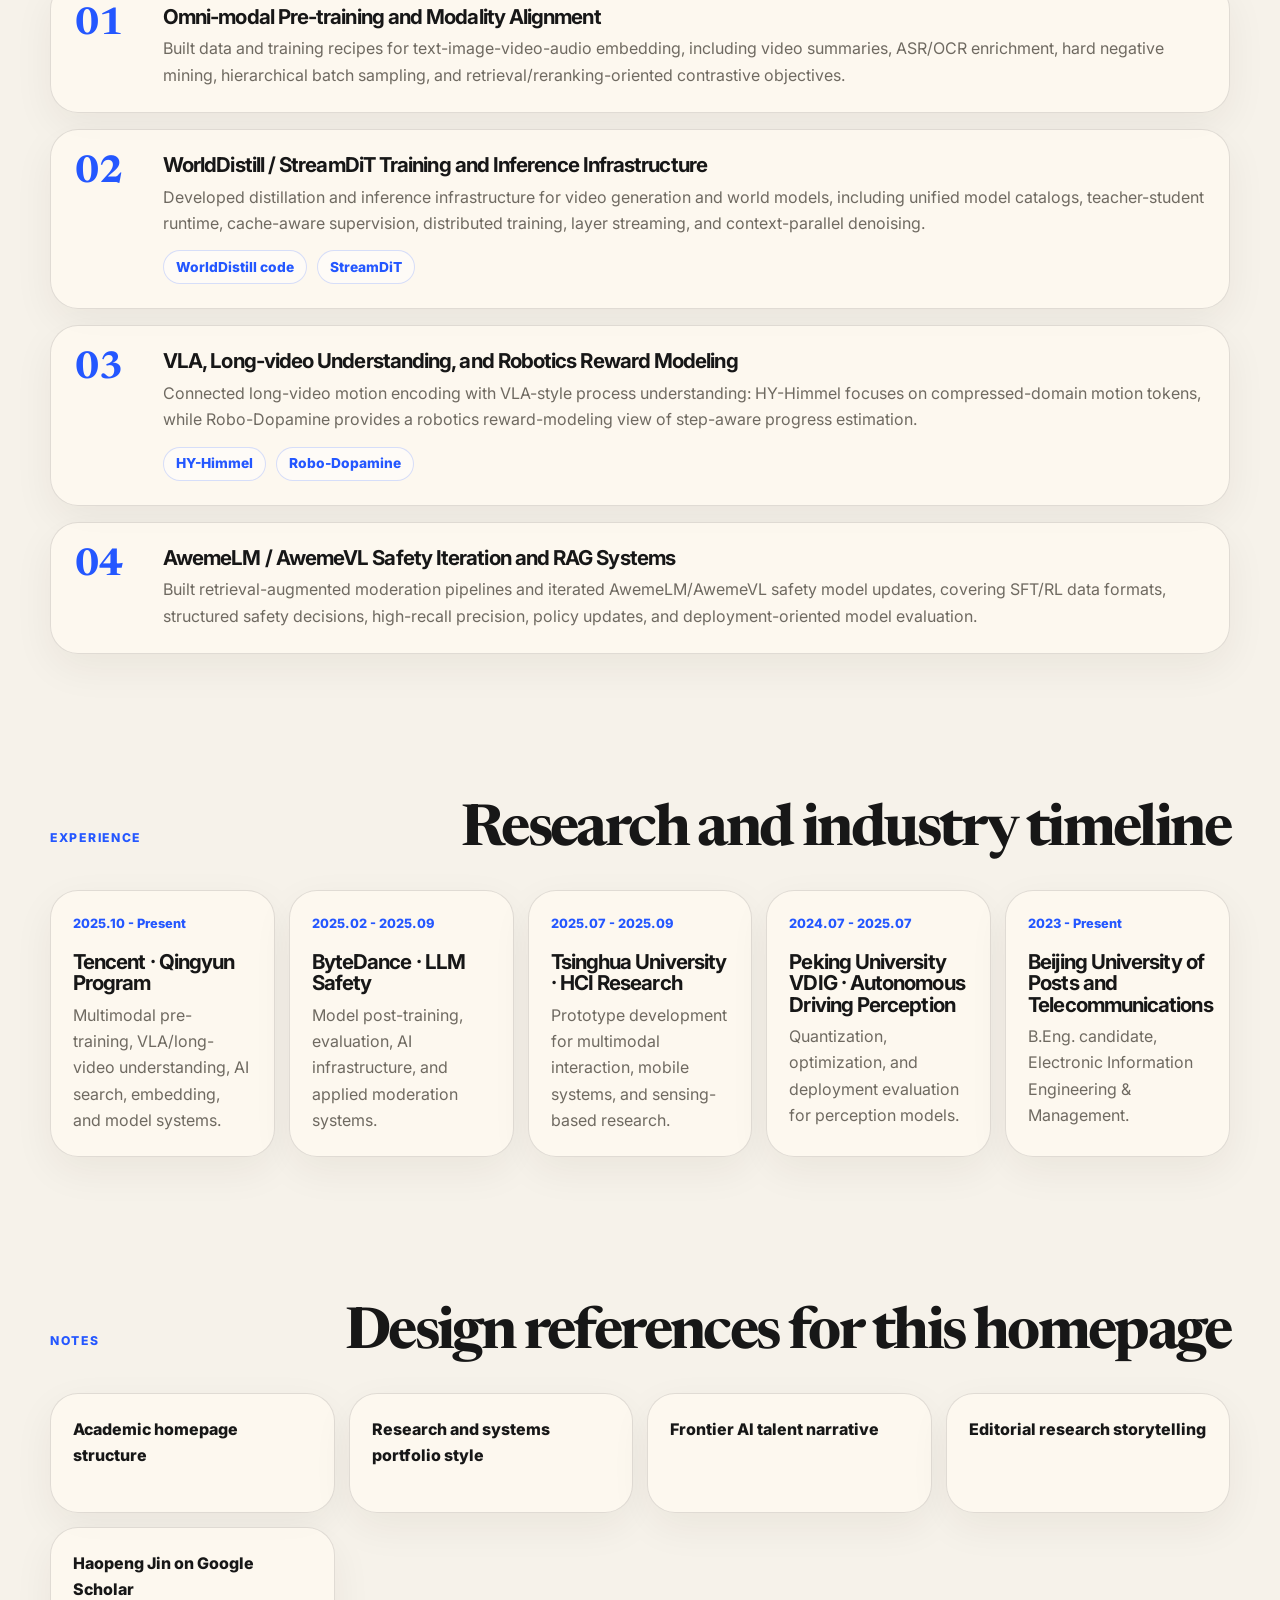
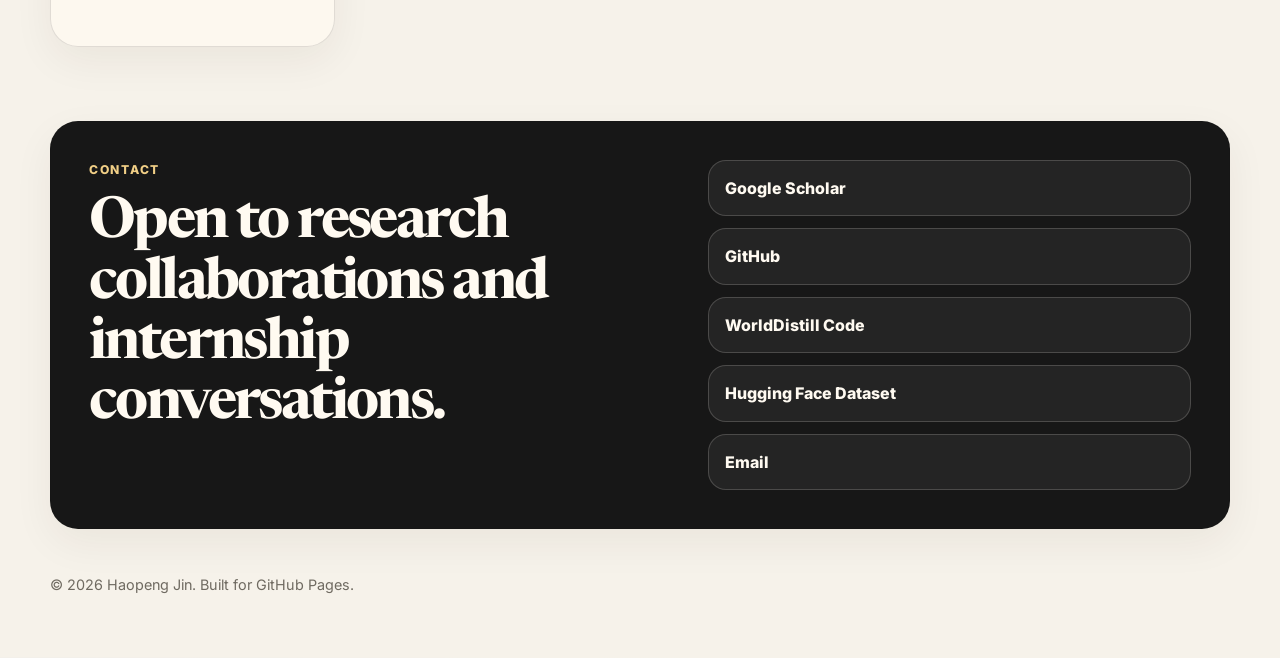
==== commit 8f5dc79a: "Refine homepage research content Expand public project links, pre-training and VLA positioning, and " ====
--- a/index.html
+++ b/index.html
@@ -5,7 +5,7 @@
     <meta name="viewport" content="width=device-width, initial-scale=1" />
     <meta
       name="description"
-      content="Haopeng Jin's personal academic homepage: multimodal AI, video understanding, model post-training, AI safety, and ML systems."
+      content="Haopeng Jin's personal academic homepage: multimodal AI, pre-training, modality alignment, VLA, video understanding, AI safety, and ML systems."
     />
     <title>Haopeng Jin | Multimodal AI & ML Systems</title>
     <link rel="preconnect" href="https://fonts.googleapis.com" />
@@ -45,21 +45,32 @@
       <main id="top">
         <section class="hero section">
           <div class="hero-copy">
-            <p class="eyebrow">Undergraduate Researcher · Multimodal AI · ML Systems</p>
+            <p class="eyebrow">Tencent Researcher · Multimodal Pre-training · VLA · ML Systems</p>
             <h1>Building reliable multimodal intelligence across video, safety, retrieval, and systems.</h1>
             <p class="hero-text">
               I am Haopeng Jin, an undergraduate student at Beijing University of Posts and
-              Telecommunications. My work spans multimodal understanding, long-video retrieval,
-              model post-training, AI safety, and training infrastructure.
+              Telecommunications. My work spans omni-modal pre-training and modality alignment,
+              long-video understanding, VLA and robotics, retrieval, AI safety, and training
+              infrastructure.
             </p>
             <div class="hero-actions">
               <a class="button primary" href="#research">View Research</a>
               <a class="button secondary" href="https://github.com/Sunbeam23333" target="_blank" rel="noreferrer">
                 GitHub
               </a>
+              <a
+                class="button secondary scholar-button"
+                href="https://scholar.google.com/citations?hl=en&user=7NUo_ykAAAAJ"
+                target="_blank"
+                rel="noreferrer"
+              >
+                Google Scholar
+              </a>
             </div>
             <div class="signal-row" aria-label="Research focus">
               <span>Video Understanding</span>
+              <span>Pre-training & Modality Alignment</span>
+              <span>VLA / Robotics</span>
               <span>AI Safety</span>
               <span>Embedding & Retrieval</span>
               <span>Training Infra</span>
@@ -84,16 +95,17 @@
           <div class="prose">
             <p>
               My recent work focuses on turning frontier model ideas into measurable systems:
-              video search that works under open-world user memories, distillation pipelines for
-              video and world models, multimodal embedding pre-training, and post-training
-              pipelines for content safety.
+              omni-modal pre-training and modality alignment, video search under open-world user
+              memories, VLA-inspired long-horizon understanding, distillation pipelines for video
+              and world models, and post-training pipelines for content safety.
             </p>
             <p>
               I am especially interested in the intersection of <strong>multimodal foundation
-              models</strong>, <strong>retrieval and recommendation</strong>, and
-              <strong>efficient model training</strong>. I enjoy problems where the research
-              question, data construction, evaluation protocol, and engineering path must be
-              designed together. I am currently an EECS undergraduate at BUPT.
+              models</strong>, <strong>VLA / embodied intelligence</strong>,
+              <strong>retrieval and recommendation</strong>, and <strong>efficient model
+              training</strong>. I enjoy problems where pre-training data, modality alignment,
+              evaluation protocol, and engineering path must be designed together. I am currently
+              an EECS undergraduate at BUPT.
             </p>
           </div>
         </section>
@@ -106,7 +118,11 @@
           <div class="feature-grid">
             <article class="feature-card highlight">
               <div class="card-kicker">Recommendation · Molecular Representation</div>
-              <h3>FMASH: Multiscale Symptom-Herb Association Fusion</h3>
+              <h3>
+                <a class="title-link" href="https://arxiv.org/abs/2503.05167" target="_blank" rel="noreferrer">
+                  FMASH: Multiscale Symptom-Herb Association Fusion
+                </a>
+              </h3>
               <p>
                 A traditional Chinese medicine formula recommendation framework that combines
                 symptom-herb heterogeneous graphs, molecular-level herb representations, missing
@@ -124,7 +140,11 @@
 
             <article class="feature-card">
               <div class="card-kicker">Open-World Video Search</div>
-              <h3>ShotFinder / RVMS-Bench / RACLO</h3>
+              <h3>
+                <a class="title-link" href="https://arxiv.org/abs/2602.10159" target="_blank" rel="noreferrer">
+                  ShotFinder / RVMS-Bench / RACLO
+                </a>
+              </h3>
               <p>
                 Open-domain video search and real-world video memory retrieval, designed for
                 fuzzy user memories instead of clean closed-pool captions.
@@ -140,21 +160,37 @@
 
             <article class="feature-card">
               <div class="card-kicker">Long Video Understanding</div>
-              <h3>Himmel-VLM / Dopamine 2.0</h3>
-              <p>
-                Motion-aware long-video understanding with explicit motion tokens, streaming
-                memory, and step-aware long-term memory for process-level reasoning.
-              </p>
+              <h3>
+                <a class="title-link" href="https://arxiv.org/abs/2605.08158" target="_blank" rel="noreferrer">
+                  HY-Himmel / Dopamine 2.0
+                </a>
+              </h3>
+              <p>
+                Hierarchical interleaved multi-stream motion encoding for long-video understanding,
+                with compressed-domain motion vectors, residual maps, I-frame context, and
+                step-aware memory for process-level reasoning.
+              </p>
+              <div class="card-links">
+                <a href="https://arxiv.org/abs/2605.08158" target="_blank" rel="noreferrer">HY-Himmel paper</a>
+              </div>
             </article>
 
             <article class="feature-card">
               <div class="card-kicker">Distillation Systems</div>
-              <h3>WorldDistill</h3>
+              <h3>
+                <a class="title-link" href="https://github.com/Sunbeam23333/WorldDistill" target="_blank" rel="noreferrer">
+                  WorldDistill
+                </a>
+              </h3>
               <p>
                 A unified distillation framework for video generation and world models, covering
-                model cataloging, teacher-student runtime, cache-aware supervision, few-step
-                distillation, streaming, consistency, and context forcing.
-              </p>
+                model cataloging, multimodal inference, teacher-student runtime, cache-aware
+                supervision, few-step distillation, stream distillation, consistency, and context
+                forcing.
+              </p>
+              <div class="card-links">
+                <a href="https://github.com/Sunbeam23333/WorldDistill" target="_blank" rel="noreferrer">Code</a>
+              </div>
             </article>
 
             <article class="feature-card">
@@ -169,16 +205,71 @@
 
             <article class="feature-card">
               <div class="card-kicker">Image Editing Evaluation</div>
-              <h3>Omni IIE Bench / VDE Bench</h3>
+              <h3>
+                <a
+                  class="title-link"
+                  href="https://openaccess.thecvf.com/content/CVPR2026/html/Yang_Omni_IIE_Bench_Benchmarking_the_Practical_Capabilities_of_Image_Editing_CVPR_2026_paper.html"
+                  target="_blank"
+                  rel="noreferrer"
+                >
+                  Omni IIE Bench / VDE Bench
+                </a>
+              </h3>
               <p>
                 Evaluation-oriented work for instruction-guided image editing, emphasizing global
                 image quality, regional fidelity, and instruction compliance.
               </p>
-            </article>
-
-            <article class="feature-card">
+              <div class="card-links">
+                <a
+                  href="https://openaccess.thecvf.com/content/CVPR2026/html/Yang_Omni_IIE_Bench_Benchmarking_the_Practical_Capabilities_of_Image_Editing_CVPR_2026_paper.html"
+                  target="_blank"
+                  rel="noreferrer"
+                >
+                  CVPR 2026
+                </a>
+              </div>
+            </article>
+
+            <article class="feature-card">
+              <div class="card-kicker">VLA · Robotics Reward Modeling</div>
+              <h3>
+                <a class="title-link" href="https://robo-dopamine.github.io/" target="_blank" rel="noreferrer">
+                  Robo-Dopamine / VLA Process Reward
+                </a>
+              </h3>
+              <p>
+                VLA-related process reward modeling for robotic manipulation, centered on
+                step-aware progress understanding, multi-view reward fusion, and policy-invariant
+                reward shaping.
+              </p>
+              <div class="card-links">
+                <a href="https://robo-dopamine.github.io/" target="_blank" rel="noreferrer">Project page</a>
+                <a href="https://arxiv.org/abs/2512.23703" target="_blank" rel="noreferrer">arXiv paper</a>
+              </div>
+            </article>
+
+            <article class="feature-card">
+              <div class="card-kicker">Memory-centric Video Generation</div>
+              <h3>
+                <a
+                  class="title-link"
+                  href="https://www.researchgate.net/profile/Haopeng-Jin/publication/404366111_StreamDiT_Memory-Centric_Inference_for_Minute-Scale_Video_Generation_via_Layer_Streaming_from_Host_Memory_and_Context-Parallel_Denoising_on_Commodity_Multi-GPU_Nodes/links/69f585e832a2ba2b2d564340/StreamDiT-Memory-Centric-Inference-for-Minute-Scale-Video-Generation-via-Layer-Streaming-from-Host-Memory-and-Context-Parallel-Denoising-on-Commodity-Multi-GPU-Nodes.pdf"
+                  target="_blank"
+                  rel="noreferrer"
+                >
+                  StreamDiT
+                </a>
+              </h3>
+              <p>
+                Memory-centric inference for minute-scale video generation, exploring layer
+                streaming from host memory and context-parallel denoising on commodity multi-GPU
+                nodes.
+              </p>
+            </article>
+
+            <article id="awemelm" class="feature-card">
               <div class="card-kicker">Industrial LLM / VLM Iteration</div>
-              <h3>AwemeLM / AwemeVL Safety Models</h3>
+              <h3><a class="title-link" href="#awemelm">AwemeLM / AwemeVL Safety Models</a></h3>
               <p>
                 Iterated moderation-oriented LLM and VLM models at ByteDance, including
                 AwemeLM-style text reasoning and AwemeVL-style visual safety understanding, with
@@ -191,47 +282,65 @@
         <section id="projects" class="section">
           <div class="section-heading">
             <p class="eyebrow">Engineering Portfolio</p>
-            <h2>Applied projects</h2>
+            <h2>Pre-training, infra, and applied systems</h2>
           </div>
           <div class="project-list">
             <article>
               <span class="index">01</span>
               <div>
-                <h3>LLM Safety RAG and Moderation Post-Training</h3>
+                <h3>Omni-modal Pre-training and Modality Alignment</h3>
+                <p>
+                  Built data and training recipes for text-image-video-audio embedding, including
+                  video summaries, ASR/OCR enrichment, hard negative mining, hierarchical batch
+                  sampling, and retrieval/reranking-oriented contrastive objectives.
+                </p>
+              </div>
+            </article>
+            <article>
+              <span class="index">02</span>
+              <div>
+                <h3>WorldDistill / StreamDiT Training and Inference Infrastructure</h3>
+                <p>
+                  Developed distillation and inference infrastructure for video generation and
+                  world models, including unified model catalogs, teacher-student runtime,
+                  cache-aware supervision, distributed training, layer streaming, and
+                  context-parallel denoising.
+                </p>
+                <div class="project-links">
+                  <a href="https://github.com/Sunbeam23333/WorldDistill" target="_blank" rel="noreferrer">WorldDistill code</a>
+                  <a
+                    href="https://www.researchgate.net/profile/Haopeng-Jin/publication/404366111_StreamDiT_Memory-Centric_Inference_for_Minute-Scale_Video_Generation_via_Layer_Streaming_from_Host_Memory_and_Context-Parallel_Denoising_on_Commodity_Multi-GPU_Nodes/links/69f585e832a2ba2b2d564340/StreamDiT-Memory-Centric-Inference-for-Minute-Scale-Video-Generation-via-Layer-Streaming-from-Host-Memory-and-Context-Parallel-Denoising-on-Commodity-Multi-GPU-Nodes.pdf"
+                    target="_blank"
+                    rel="noreferrer"
+                  >
+                    StreamDiT
+                  </a>
+                </div>
+              </div>
+            </article>
+            <article>
+              <span class="index">03</span>
+              <div>
+                <h3>VLA, Long-video Understanding, and Robotics Reward Modeling</h3>
+                <p>
+                  Connected long-video motion encoding with VLA-style process understanding:
+                  HY-Himmel focuses on compressed-domain motion tokens, while Robo-Dopamine
+                  provides a robotics reward-modeling view of step-aware progress estimation.
+                </p>
+                <div class="project-links">
+                  <a href="https://arxiv.org/abs/2605.08158" target="_blank" rel="noreferrer">HY-Himmel</a>
+                  <a href="https://robo-dopamine.github.io/" target="_blank" rel="noreferrer">Robo-Dopamine</a>
+                </div>
+              </div>
+            </article>
+            <article>
+              <span class="index">04</span>
+              <div>
+                <h3>AwemeLM / AwemeVL Safety Iteration and RAG Systems</h3>
                 <p>
                   Built retrieval-augmented moderation pipelines and iterated AwemeLM/AwemeVL
-                  safety model updates, covering SFT/RL post-training formats, structured safety
-                  decisions, high-recall precision, and fast policy iteration.
-                </p>
-              </div>
-            </article>
-            <article>
-              <span class="index">02</span>
-              <div>
-                <h3>Training Infrastructure: VeRL, MindSpeed, Llama-Factory</h3>
-                <p>
-                  Adapted SFT/RL training templates, multi-GPU workflows, and standardized data
-                  interfaces to make model training more reproducible and reusable.
-                </p>
-              </div>
-            </article>
-            <article>
-              <span class="index">03</span>
-              <div>
-                <h3>Autonomous Driving Perception Deployment</h3>
-                <p>
-                  Worked on model quantization, optimization, and deployment testing in the PKU
-                  VDIG autonomous driving perception stack using OpenMMLab tooling.
-                </p>
-              </div>
-            </article>
-            <article>
-              <span class="index">04</span>
-              <div>
-                <h3>GraphRAG and Domain Knowledge Systems</h3>
-                <p>
-                  Applied GraphRAG-style knowledge construction to internal document and domain
-                  knowledge retrieval tasks, with an emphasis on practical deployment constraints.
+                  safety model updates, covering SFT/RL data formats, structured safety decisions,
+                  high-recall precision, policy updates, and deployment-oriented model evaluation.
                 </p>
               </div>
             </article>
@@ -247,7 +356,7 @@
             <article>
               <time>2025.10 - Present</time>
               <h3>Tencent · Qingyun Program</h3>
-              <p>Large-model safety, multimodal understanding, AI search, and recommendation-related research.</p>
+              <p>Multimodal pre-training, VLA/long-video understanding, AI search, embedding, and model systems.</p>
             </article>
             <article>
               <time>2025.02 - 2025.09</time>
@@ -290,6 +399,9 @@
             <a href="https://openai.com/index/model-disproves-discrete-geometry-conjecture/" target="_blank" rel="noreferrer">
               Editorial research storytelling
             </a>
+            <a href="https://scholar.google.com/citations?hl=en&user=7NUo_ykAAAAJ" target="_blank" rel="noreferrer">
+              Haopeng Jin on Google Scholar
+            </a>
           </div>
         </section>
 
@@ -299,7 +411,13 @@
             <h2>Open to research collaborations and internship conversations.</h2>
           </div>
           <div class="contact-links">
+            <a href="https://scholar.google.com/citations?hl=en&user=7NUo_ykAAAAJ" target="_blank" rel="noreferrer">
+              Google Scholar
+            </a>
             <a href="https://github.com/Sunbeam23333" target="_blank" rel="noreferrer">GitHub</a>
+            <a href="https://github.com/Sunbeam23333/WorldDistill" target="_blank" rel="noreferrer">
+              WorldDistill Code
+            </a>
             <a href="https://huggingface.co/datasets/tencent/RVMS-Bench" target="_blank" rel="noreferrer">
               Hugging Face Dataset
             </a>
--- a/styles.css
+++ b/styles.css
@@ -408,6 +408,12 @@
   background: rgba(255, 255, 255, 0.45);
 }
 
+.scholar-button {
+  border-color: rgba(36, 87, 255, 0.24);
+  background: linear-gradient(135deg, rgba(36, 87, 255, 0.1), rgba(91, 255, 207, 0.12));
+  color: var(--accent);
+}
+
 .signal-row span {
   padding: 7px 12px;
   border: 1px solid var(--line);
@@ -563,6 +569,23 @@
 
 .feature-card p {
   margin: 14px 0 0;
+}
+
+.title-link {
+  color: var(--ink);
+  text-decoration: none;
+  background-image: linear-gradient(90deg, rgba(36, 87, 255, 0.42), rgba(91, 255, 207, 0.42));
+  background-position: 0 100%;
+  background-repeat: no-repeat;
+  background-size: 0 3px;
+  transition:
+    color 240ms ease,
+    background-size 240ms ease;
+}
+
+.title-link:hover {
+  color: var(--accent);
+  background-size: 100% 3px;
 }
 
 .feature-card ul {
@@ -630,6 +653,30 @@
   margin: 0;
 }
 
+.project-links {
+  display: flex;
+  flex-wrap: wrap;
+  gap: 10px;
+  margin-top: 14px;
+}
+
+.project-links a {
+  display: inline-flex;
+  align-items: center;
+  min-height: 34px;
+  padding: 0 12px;
+  border: 1px solid rgba(36, 87, 255, 0.18);
+  border-radius: 999px;
+  background: rgba(255, 255, 255, 0.46);
+  color: var(--accent);
+  font-size: 0.86rem;
+  font-weight: 800;
+}
+
+.project-links a:hover {
+  background: rgba(36, 87, 255, 0.1);
+}
+
 .timeline {
   display: grid;
   grid-template-columns: repeat(5, minmax(0, 1fr));
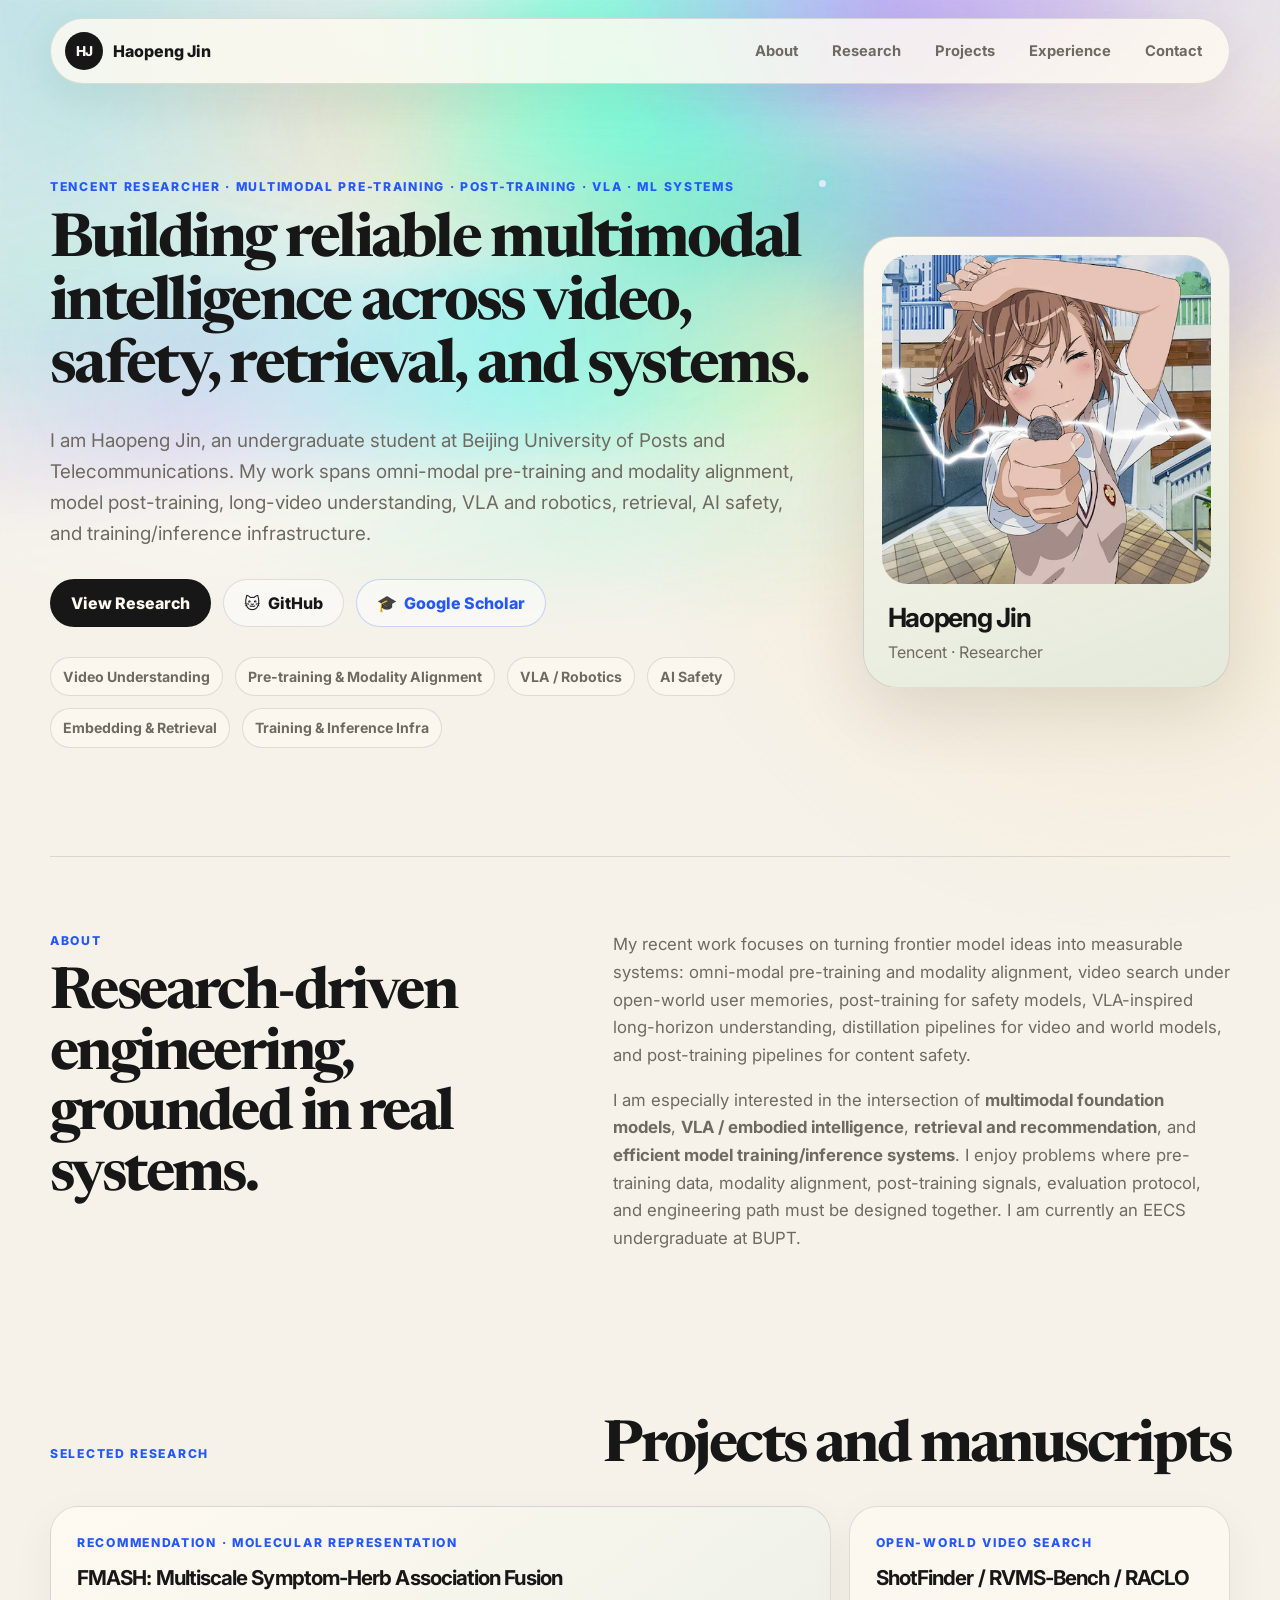
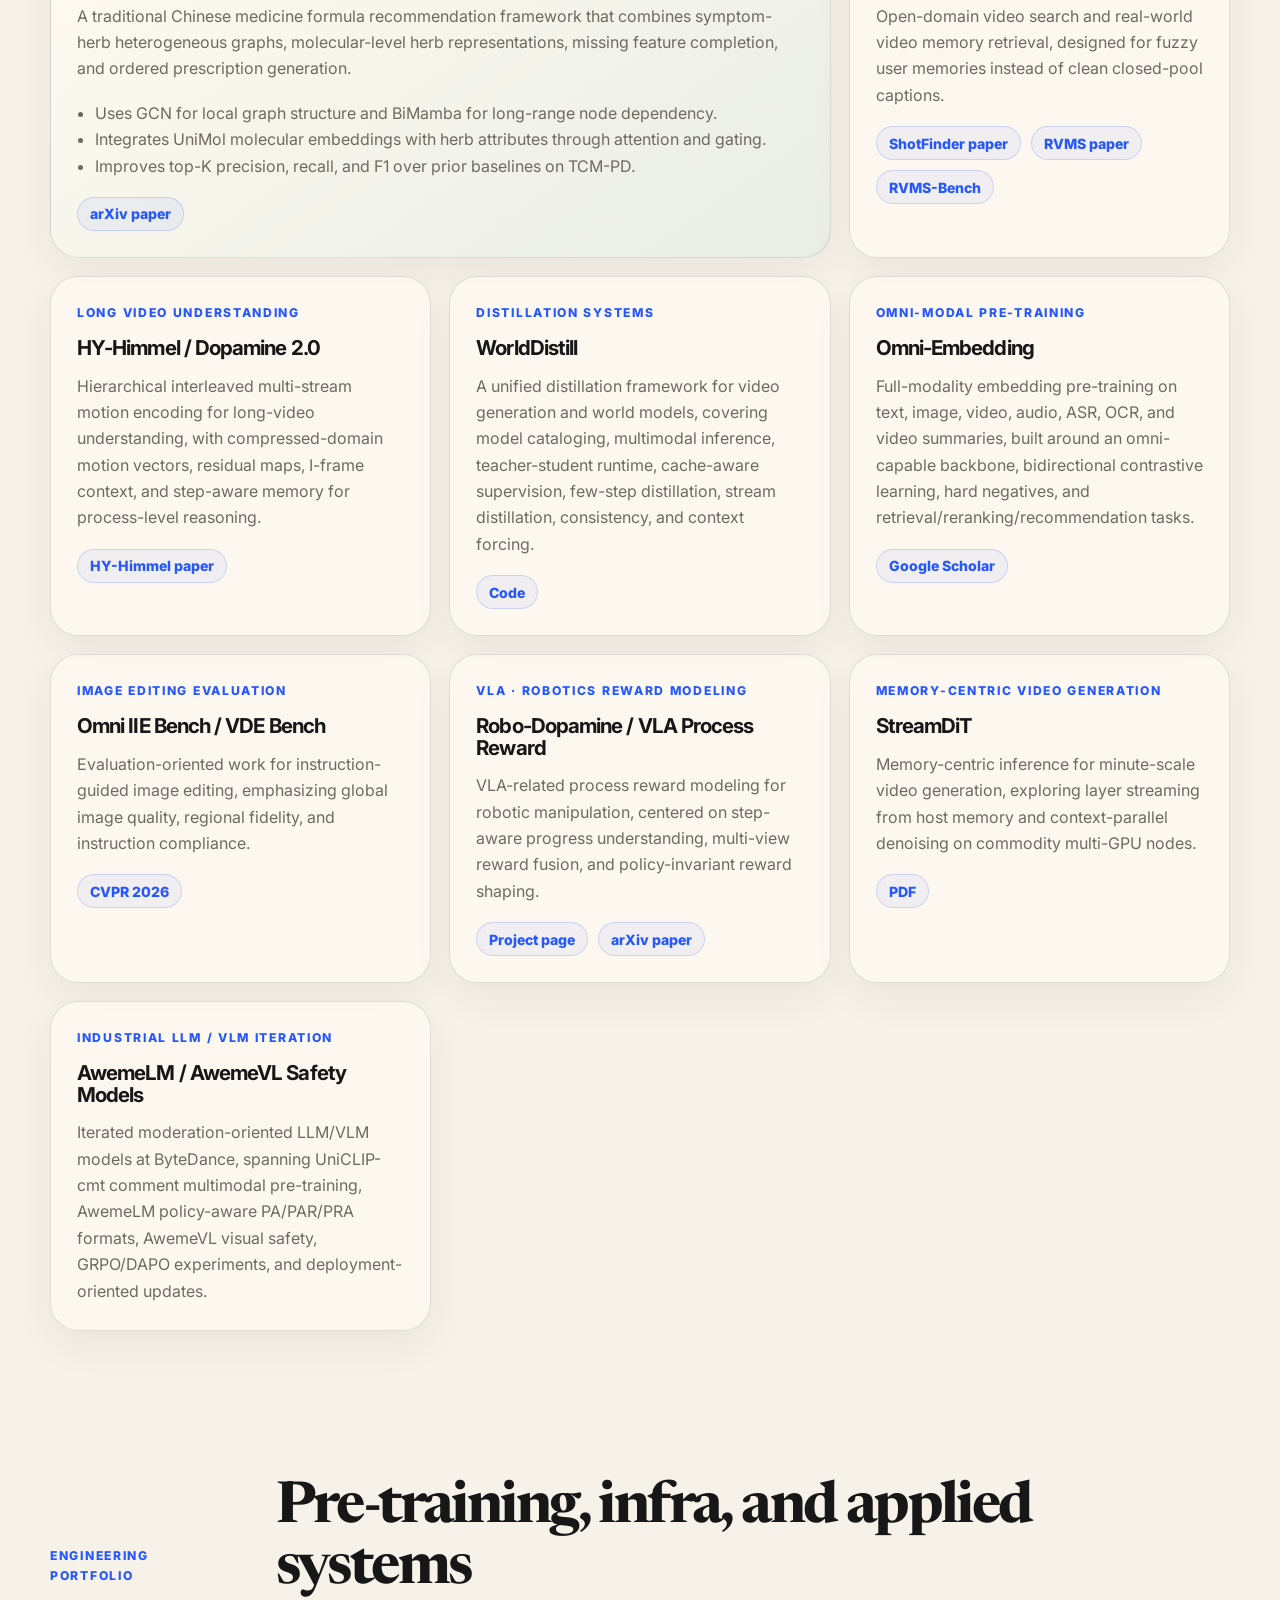
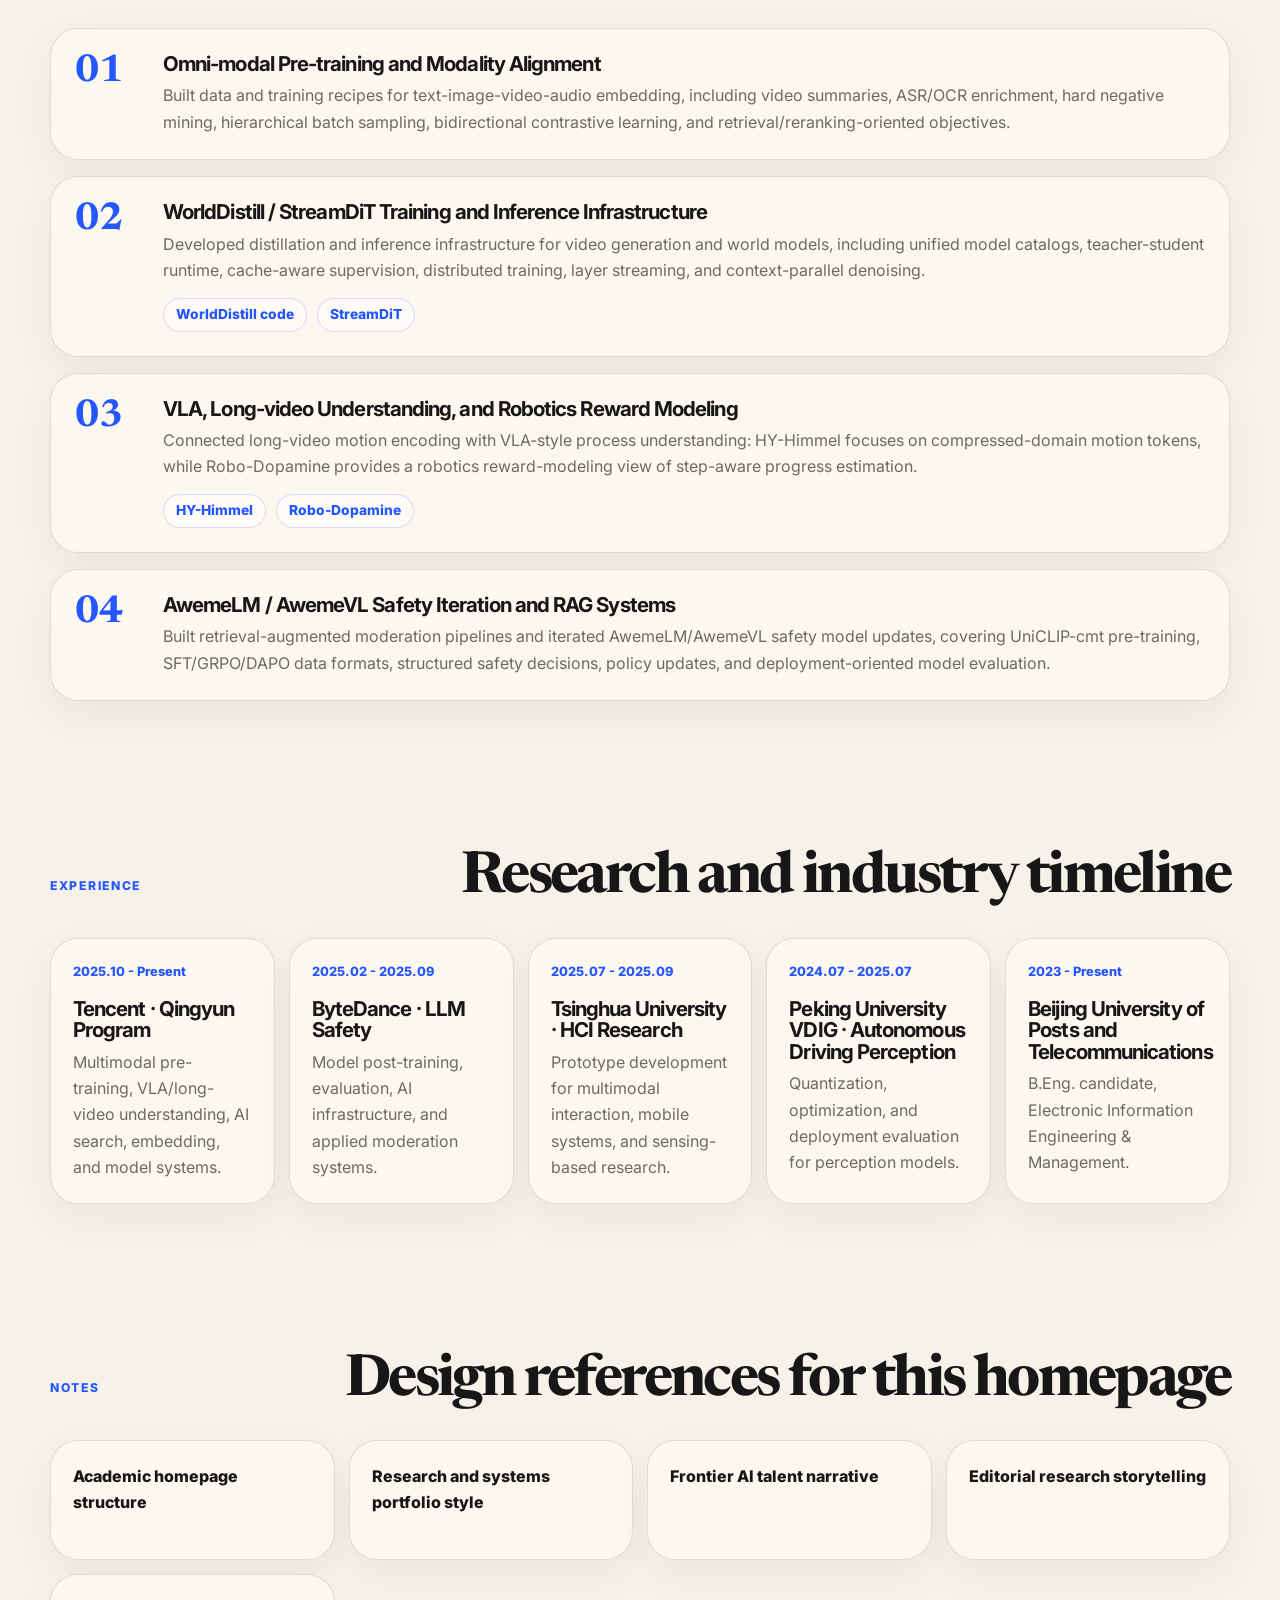
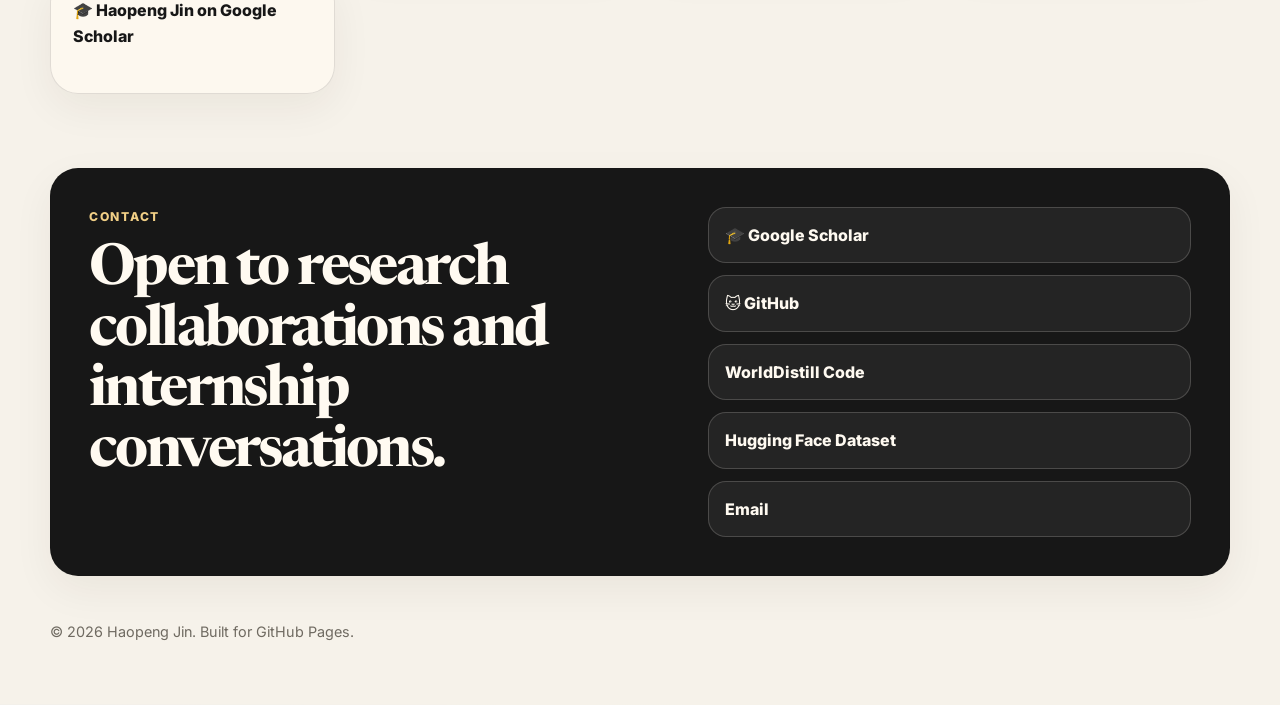
==== commit 460096e6: "Add project detail pages Expand the homepage with internal project detail pages and public-safe summ" ====
--- a/index.html
+++ b/index.html
@@ -5,7 +5,7 @@
     <meta name="viewport" content="width=device-width, initial-scale=1" />
     <meta
       name="description"
-      content="Haopeng Jin's personal academic homepage: multimodal AI, pre-training, modality alignment, VLA, video understanding, AI safety, and ML systems."
+      content="Haopeng Jin's personal academic homepage: multimodal AI, pre-training, modality alignment, post-training, VLA, video understanding, AI safety, and training/inference systems."
     />
     <title>Haopeng Jin | Multimodal AI & ML Systems</title>
     <link rel="preconnect" href="https://fonts.googleapis.com" />
@@ -45,18 +45,18 @@
       <main id="top">
         <section class="hero section">
           <div class="hero-copy">
-            <p class="eyebrow">Tencent Researcher · Multimodal Pre-training · VLA · ML Systems</p>
+            <p class="eyebrow">Tencent Researcher · Multimodal Pre-training · Post-training · VLA · ML Systems</p>
             <h1>Building reliable multimodal intelligence across video, safety, retrieval, and systems.</h1>
             <p class="hero-text">
               I am Haopeng Jin, an undergraduate student at Beijing University of Posts and
               Telecommunications. My work spans omni-modal pre-training and modality alignment,
-              long-video understanding, VLA and robotics, retrieval, AI safety, and training
-              infrastructure.
+              model post-training, long-video understanding, VLA and robotics, retrieval, AI
+              safety, and training/inference infrastructure.
             </p>
             <div class="hero-actions">
               <a class="button primary" href="#research">View Research</a>
               <a class="button secondary" href="https://github.com/Sunbeam23333" target="_blank" rel="noreferrer">
-                GitHub
+                <span class="button-icon" aria-hidden="true">🐱</span> GitHub
               </a>
               <a
                 class="button secondary scholar-button"
@@ -64,7 +64,7 @@
                 target="_blank"
                 rel="noreferrer"
               >
-                Google Scholar
+                <span class="button-icon" aria-hidden="true">🎓</span> Google Scholar
               </a>
             </div>
             <div class="signal-row" aria-label="Research focus">
@@ -73,7 +73,7 @@
               <span>VLA / Robotics</span>
               <span>AI Safety</span>
               <span>Embedding & Retrieval</span>
-              <span>Training Infra</span>
+              <span>Training & Inference Infra</span>
             </div>
           </div>
           <aside class="hero-card" aria-label="Profile summary">
@@ -96,16 +96,17 @@
             <p>
               My recent work focuses on turning frontier model ideas into measurable systems:
               omni-modal pre-training and modality alignment, video search under open-world user
-              memories, VLA-inspired long-horizon understanding, distillation pipelines for video
-              and world models, and post-training pipelines for content safety.
+              memories, post-training for safety models, VLA-inspired long-horizon understanding,
+              distillation pipelines for video and world models, and post-training pipelines for
+              content safety.
             </p>
             <p>
               I am especially interested in the intersection of <strong>multimodal foundation
               models</strong>, <strong>VLA / embodied intelligence</strong>,
               <strong>retrieval and recommendation</strong>, and <strong>efficient model
-              training</strong>. I enjoy problems where pre-training data, modality alignment,
-              evaluation protocol, and engineering path must be designed together. I am currently
-              an EECS undergraduate at BUPT.
+              training/inference systems</strong>. I enjoy problems where pre-training data,
+              modality alignment, post-training signals, evaluation protocol, and engineering path
+              must be designed together. I am currently an EECS undergraduate at BUPT.
             </p>
           </div>
         </section>
@@ -116,10 +117,10 @@
             <h2>Projects and manuscripts</h2>
           </div>
           <div class="feature-grid">
-            <article class="feature-card highlight">
+            <article id="fmash" class="feature-card highlight">
               <div class="card-kicker">Recommendation · Molecular Representation</div>
               <h3>
-                <a class="title-link" href="https://arxiv.org/abs/2503.05167" target="_blank" rel="noreferrer">
+                <a class="title-link" href="pages/fmash.html">
                   FMASH: Multiscale Symptom-Herb Association Fusion
                 </a>
               </h3>
@@ -138,10 +139,10 @@
               </div>
             </article>
 
-            <article class="feature-card">
+            <article id="video-search" class="feature-card">
               <div class="card-kicker">Open-World Video Search</div>
               <h3>
-                <a class="title-link" href="https://arxiv.org/abs/2602.10159" target="_blank" rel="noreferrer">
+                <a class="title-link" href="pages/video-search.html">
                   ShotFinder / RVMS-Bench / RACLO
                 </a>
               </h3>
@@ -158,10 +159,10 @@
               </div>
             </article>
 
-            <article class="feature-card">
+            <article id="hy-himmel" class="feature-card">
               <div class="card-kicker">Long Video Understanding</div>
               <h3>
-                <a class="title-link" href="https://arxiv.org/abs/2605.08158" target="_blank" rel="noreferrer">
+                <a class="title-link" href="pages/hy-himmel.html">
                   HY-Himmel / Dopamine 2.0
                 </a>
               </h3>
@@ -175,10 +176,10 @@
               </div>
             </article>
 
-            <article class="feature-card">
+            <article id="worlddistill" class="feature-card">
               <div class="card-kicker">Distillation Systems</div>
               <h3>
-                <a class="title-link" href="https://github.com/Sunbeam23333/WorldDistill" target="_blank" rel="noreferrer">
+                <a class="title-link" href="pages/worlddistill.html">
                   WorldDistill
                 </a>
               </h3>
@@ -193,24 +194,27 @@
               </div>
             </article>
 
-            <article class="feature-card">
+            <article id="omni-embedding" class="feature-card">
               <div class="card-kicker">Omni-modal Pre-training</div>
-              <h3>Omni-Embedding</h3>
-              <p>
-                Full-modality embedding pre-training built on text, image, video, audio, ASR,
-                OCR, and video summary signals, connecting omni-modal representation learning to
-                retrieval, reranking, and recommendation systems.
-              </p>
-            </article>
-
-            <article class="feature-card">
+              <h3><a class="title-link" href="pages/omni-embedding.html">Omni-Embedding</a></h3>
+              <p>
+                Full-modality embedding pre-training on text, image, video, audio, ASR, OCR, and
+                video summaries, built around an omni-capable backbone, bidirectional contrastive
+                learning, hard negatives, and retrieval/reranking/recommendation tasks.
+              </p>
+              <div class="card-links">
+                <a href="https://scholar.google.com/citations?hl=en&user=7NUo_ykAAAAJ" target="_blank" rel="noreferrer">
+                  Google Scholar
+                </a>
+              </div>
+            </article>
+
+            <article id="omni-iie" class="feature-card">
               <div class="card-kicker">Image Editing Evaluation</div>
               <h3>
                 <a
                   class="title-link"
-                  href="https://openaccess.thecvf.com/content/CVPR2026/html/Yang_Omni_IIE_Bench_Benchmarking_the_Practical_Capabilities_of_Image_Editing_CVPR_2026_paper.html"
-                  target="_blank"
-                  rel="noreferrer"
+                  href="pages/omni-iie.html"
                 >
                   Omni IIE Bench / VDE Bench
                 </a>
@@ -230,10 +234,10 @@
               </div>
             </article>
 
-            <article class="feature-card">
+            <article id="robo-dopamine" class="feature-card">
               <div class="card-kicker">VLA · Robotics Reward Modeling</div>
               <h3>
-                <a class="title-link" href="https://robo-dopamine.github.io/" target="_blank" rel="noreferrer">
+                <a class="title-link" href="pages/vla-robotics.html">
                   Robo-Dopamine / VLA Process Reward
                 </a>
               </h3>
@@ -248,32 +252,39 @@
               </div>
             </article>
 
-            <article class="feature-card">
+            <article id="streamdit" class="feature-card">
               <div class="card-kicker">Memory-centric Video Generation</div>
               <h3>
                 <a
                   class="title-link"
+                  href="pages/streamdit.html"
+                >
+                  StreamDiT
+                </a>
+              </h3>
+              <p>
+                Memory-centric inference for minute-scale video generation, exploring layer
+                streaming from host memory and context-parallel denoising on commodity multi-GPU
+                nodes.
+              </p>
+              <div class="card-links">
+                <a
                   href="https://www.researchgate.net/profile/Haopeng-Jin/publication/404366111_StreamDiT_Memory-Centric_Inference_for_Minute-Scale_Video_Generation_via_Layer_Streaming_from_Host_Memory_and_Context-Parallel_Denoising_on_Commodity_Multi-GPU_Nodes/links/69f585e832a2ba2b2d564340/StreamDiT-Memory-Centric-Inference-for-Minute-Scale-Video-Generation-via-Layer-Streaming-from-Host-Memory-and-Context-Parallel-Denoising-on-Commodity-Multi-GPU-Nodes.pdf"
                   target="_blank"
                   rel="noreferrer"
                 >
-                  StreamDiT
-                </a>
-              </h3>
-              <p>
-                Memory-centric inference for minute-scale video generation, exploring layer
-                streaming from host memory and context-parallel denoising on commodity multi-GPU
-                nodes.
-              </p>
+                  PDF
+                </a>
+              </div>
             </article>
 
             <article id="awemelm" class="feature-card">
               <div class="card-kicker">Industrial LLM / VLM Iteration</div>
-              <h3><a class="title-link" href="#awemelm">AwemeLM / AwemeVL Safety Models</a></h3>
-              <p>
-                Iterated moderation-oriented LLM and VLM models at ByteDance, including
-                AwemeLM-style text reasoning and AwemeVL-style visual safety understanding, with
-                SFT/RL data formats, evaluation, and deployment-oriented model updates.
+              <h3><a class="title-link" href="pages/awemelm-awemevl.html">AwemeLM / AwemeVL Safety Models</a></h3>
+              <p>
+                Iterated moderation-oriented LLM/VLM models at ByteDance, spanning UniCLIP-cmt
+                comment multimodal pre-training, AwemeLM policy-aware PA/PAR/PRA formats,
+                AwemeVL visual safety, GRPO/DAPO experiments, and deployment-oriented updates.
               </p>
             </article>
           </div>
@@ -292,7 +303,8 @@
                 <p>
                   Built data and training recipes for text-image-video-audio embedding, including
                   video summaries, ASR/OCR enrichment, hard negative mining, hierarchical batch
-                  sampling, and retrieval/reranking-oriented contrastive objectives.
+                  sampling, bidirectional contrastive learning, and retrieval/reranking-oriented
+                  objectives.
                 </p>
               </div>
             </article>
@@ -339,8 +351,9 @@
                 <h3>AwemeLM / AwemeVL Safety Iteration and RAG Systems</h3>
                 <p>
                   Built retrieval-augmented moderation pipelines and iterated AwemeLM/AwemeVL
-                  safety model updates, covering SFT/RL data formats, structured safety decisions,
-                  high-recall precision, policy updates, and deployment-oriented model evaluation.
+                  safety model updates, covering UniCLIP-cmt pre-training, SFT/GRPO/DAPO data
+                  formats, structured safety decisions, policy updates, and deployment-oriented
+                  model evaluation.
                 </p>
               </div>
             </article>
@@ -400,7 +413,7 @@
               Editorial research storytelling
             </a>
             <a href="https://scholar.google.com/citations?hl=en&user=7NUo_ykAAAAJ" target="_blank" rel="noreferrer">
-              Haopeng Jin on Google Scholar
+              🎓 Haopeng Jin on Google Scholar
             </a>
           </div>
         </section>
@@ -412,9 +425,9 @@
           </div>
           <div class="contact-links">
             <a href="https://scholar.google.com/citations?hl=en&user=7NUo_ykAAAAJ" target="_blank" rel="noreferrer">
-              Google Scholar
-            </a>
-            <a href="https://github.com/Sunbeam23333" target="_blank" rel="noreferrer">GitHub</a>
+              🎓 Google Scholar
+            </a>
+            <a href="https://github.com/Sunbeam23333" target="_blank" rel="noreferrer">🐱 GitHub</a>
             <a href="https://github.com/Sunbeam23333/WorldDistill" target="_blank" rel="noreferrer">
               WorldDistill Code
             </a>
--- a/styles.css
+++ b/styles.css
@@ -377,6 +377,10 @@
   font-weight: 800;
 }
 
+.button-icon {
+  margin-right: 7px;
+}
+
 .button.primary {
   background: var(--ink);
   color: var(--paper);
@@ -573,18 +577,17 @@
 
 .title-link {
   color: var(--ink);
+  display: inline;
   text-decoration: none;
-  background-image: linear-gradient(90deg, rgba(36, 87, 255, 0.42), rgba(91, 255, 207, 0.42));
+  background-image: linear-gradient(90deg, rgba(23, 23, 23, 0.32), rgba(23, 23, 23, 0.32));
   background-position: 0 100%;
   background-repeat: no-repeat;
   background-size: 0 3px;
-  transition:
-    color 240ms ease,
-    background-size 240ms ease;
+  transition: background-size 240ms ease;
 }
 
 .title-link:hover {
-  color: var(--accent);
+  color: var(--ink);
   background-size: 100% 3px;
 }
 
@@ -601,7 +604,6 @@
   margin-top: 18px;
 }
 
-.feature-card a,
 .card-links a {
   display: inline-flex;
   align-items: center;
@@ -740,6 +742,115 @@
   font-size: 0.9rem;
 }
 
+.detail-main {
+  max-width: 980px;
+  margin: 0 auto;
+}
+
+.detail-hero {
+  padding: 48px 0 42px;
+}
+
+.back-link {
+  display: inline-flex;
+  margin-bottom: 24px;
+  color: var(--muted);
+  font-weight: 800;
+}
+
+.detail-hero h1 {
+  max-width: 980px;
+  font-size: clamp(2.4rem, 6vw, 5rem);
+}
+
+.detail-lead {
+  max-width: 820px;
+  margin: 22px 0 0;
+  color: var(--muted);
+  font-size: 1.16rem;
+}
+
+.detail-meta {
+  display: flex;
+  flex-wrap: wrap;
+  gap: 10px;
+  margin-top: 24px;
+}
+
+.detail-meta span,
+.detail-meta a {
+  padding: 8px 12px;
+  border: 1px solid var(--line);
+  border-radius: 999px;
+  background: rgba(255, 250, 241, 0.66);
+  color: var(--muted);
+  font-size: 0.86rem;
+  font-weight: 800;
+}
+
+.detail-section {
+  margin: 26px 0;
+  padding: 28px;
+  border: 1px solid var(--line);
+  border-radius: 28px;
+  background: rgba(255, 250, 241, 0.76);
+  box-shadow: 0 14px 42px rgba(46, 37, 22, 0.06);
+}
+
+.detail-section h2 {
+  font-family: Inter, sans-serif;
+  font-size: 1.28rem;
+  letter-spacing: -0.03em;
+  margin-bottom: 12px;
+}
+
+.detail-section p,
+.detail-section li {
+  color: var(--muted);
+}
+
+.detail-section ul {
+  margin: 12px 0 0;
+  padding-left: 20px;
+}
+
+.detail-grid {
+  display: grid;
+  grid-template-columns: repeat(2, minmax(0, 1fr));
+  gap: 18px;
+}
+
+.detail-figure {
+  margin: 24px 0 0;
+  padding: 10px;
+  border: 1px solid var(--line);
+  border-radius: 24px;
+  background: rgba(255, 255, 255, 0.52);
+}
+
+.detail-figure img {
+  display: block;
+  width: 100%;
+  border-radius: 16px;
+}
+
+.detail-figure figcaption {
+  margin-top: 10px;
+  color: var(--muted);
+  font-size: 0.86rem;
+}
+
+.formula-box {
+  margin-top: 14px;
+  padding: 16px;
+  border-radius: 18px;
+  background: rgba(23, 23, 23, 0.06);
+  color: var(--ink);
+  font-family: ui-monospace, SFMono-Regular, Menlo, Monaco, Consolas, "Liberation Mono", monospace;
+  overflow-x: auto;
+  white-space: pre-wrap;
+}
+
 @media (max-width: 980px) {
   .hero,
   .split-section,
@@ -749,7 +860,8 @@
 
   .feature-grid,
   .timeline,
-  .note-grid {
+  .note-grid,
+  .detail-grid {
     grid-template-columns: repeat(2, minmax(0, 1fr));
   }
 }
@@ -802,7 +914,8 @@
 
   .feature-grid,
   .timeline,
-  .note-grid {
+  .note-grid,
+  .detail-grid {
     grid-template-columns: 1fr;
   }
 
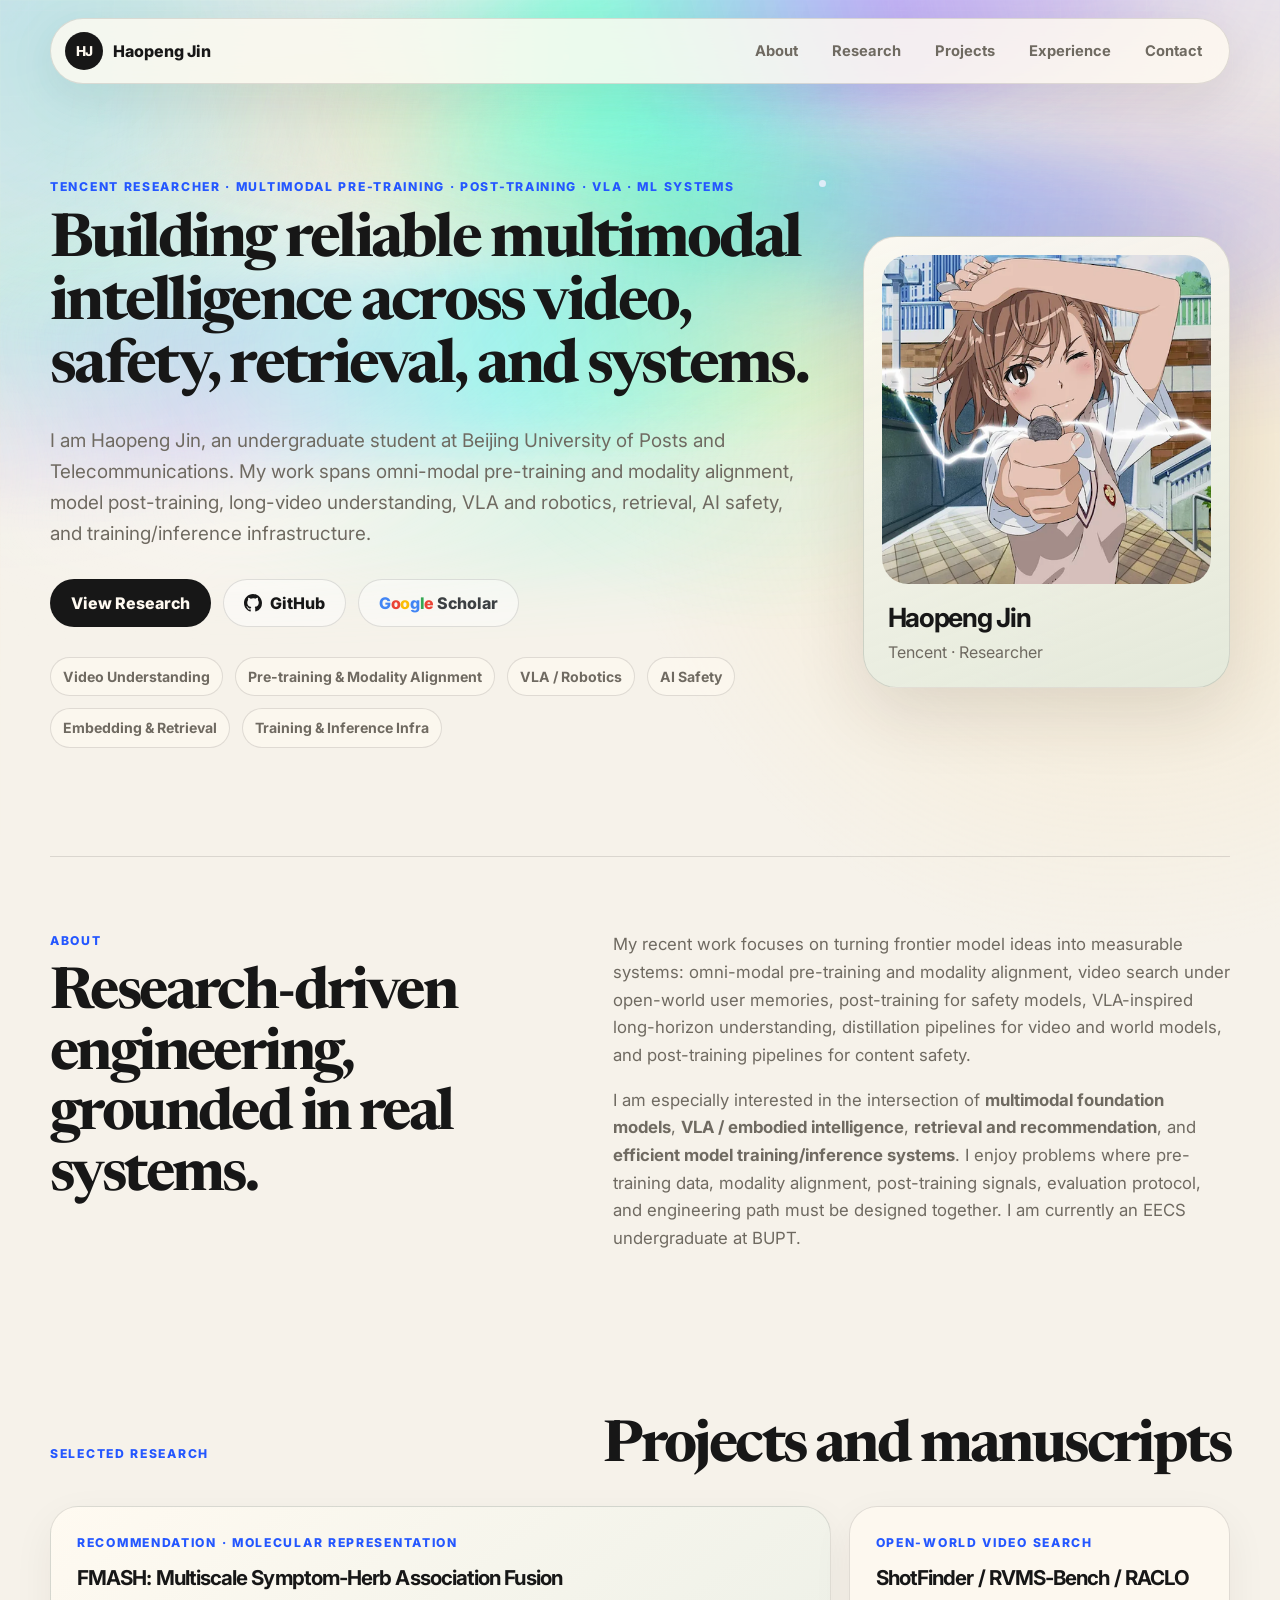
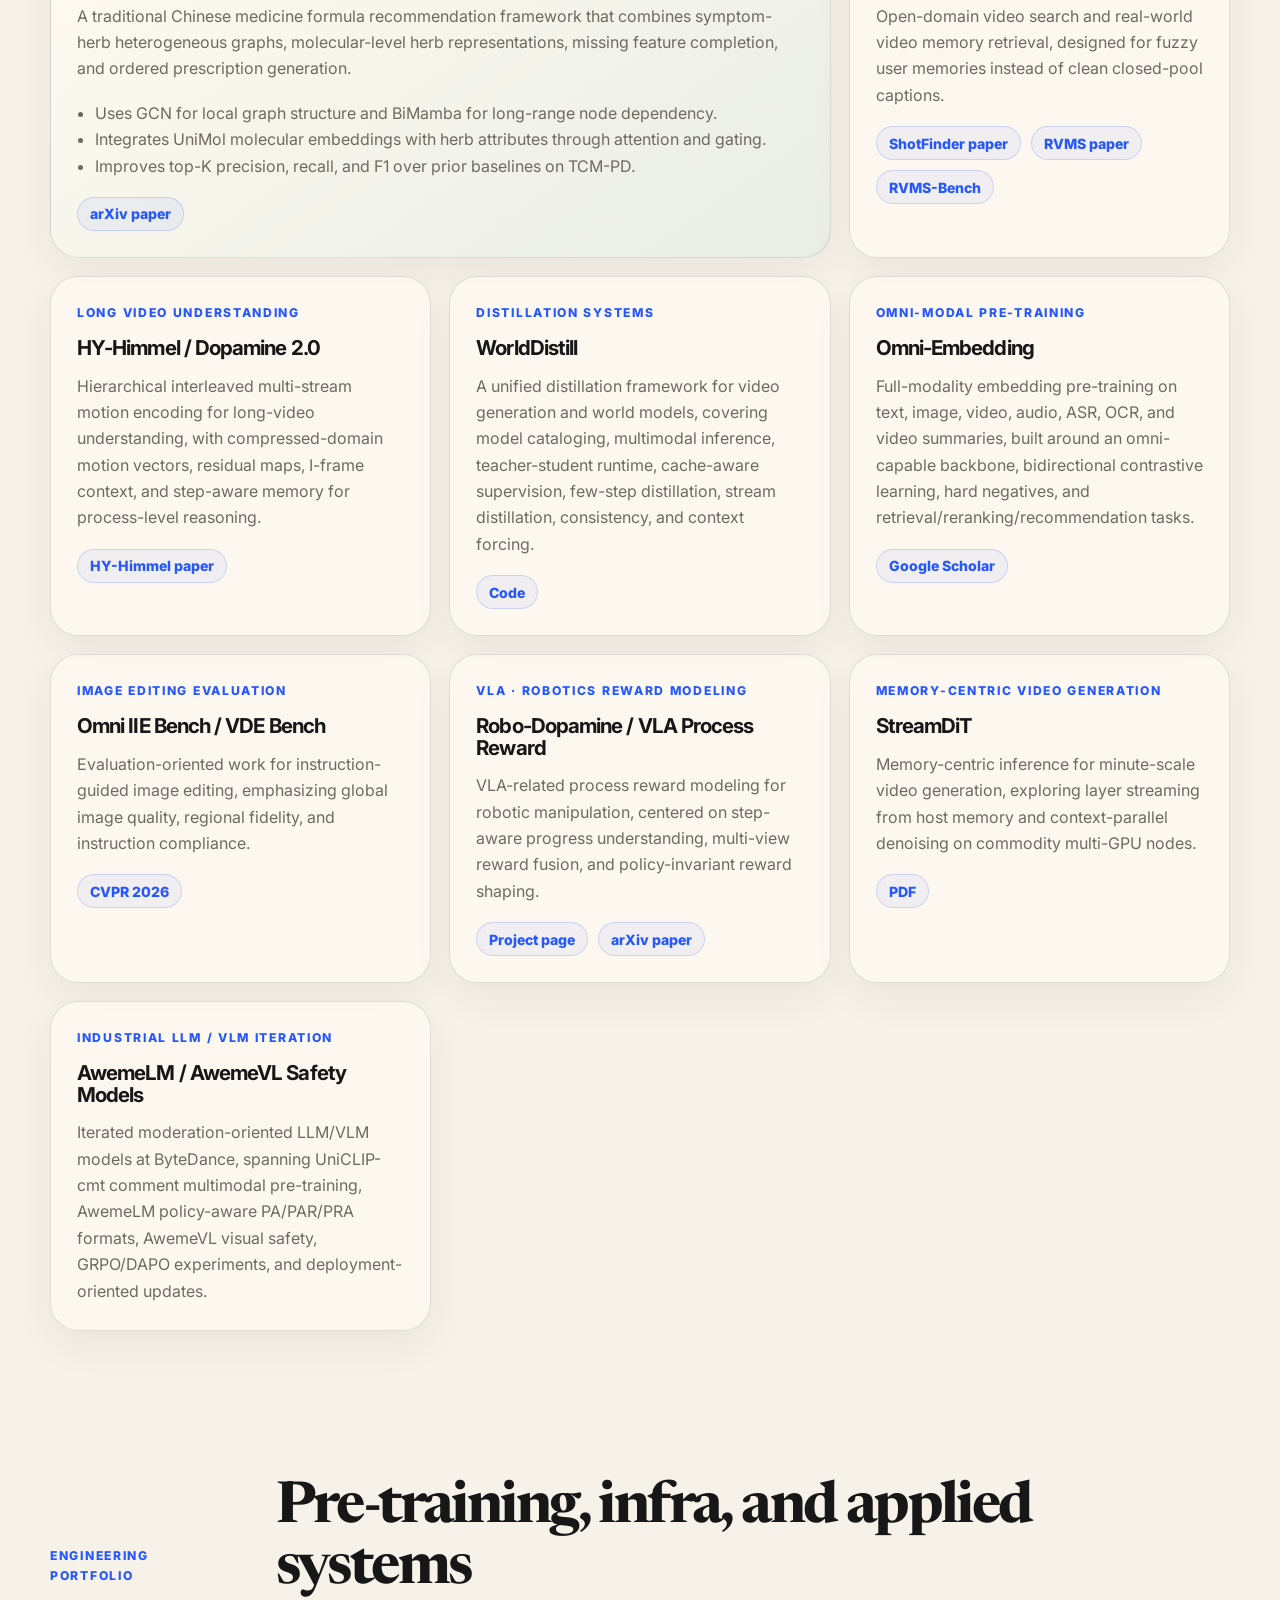
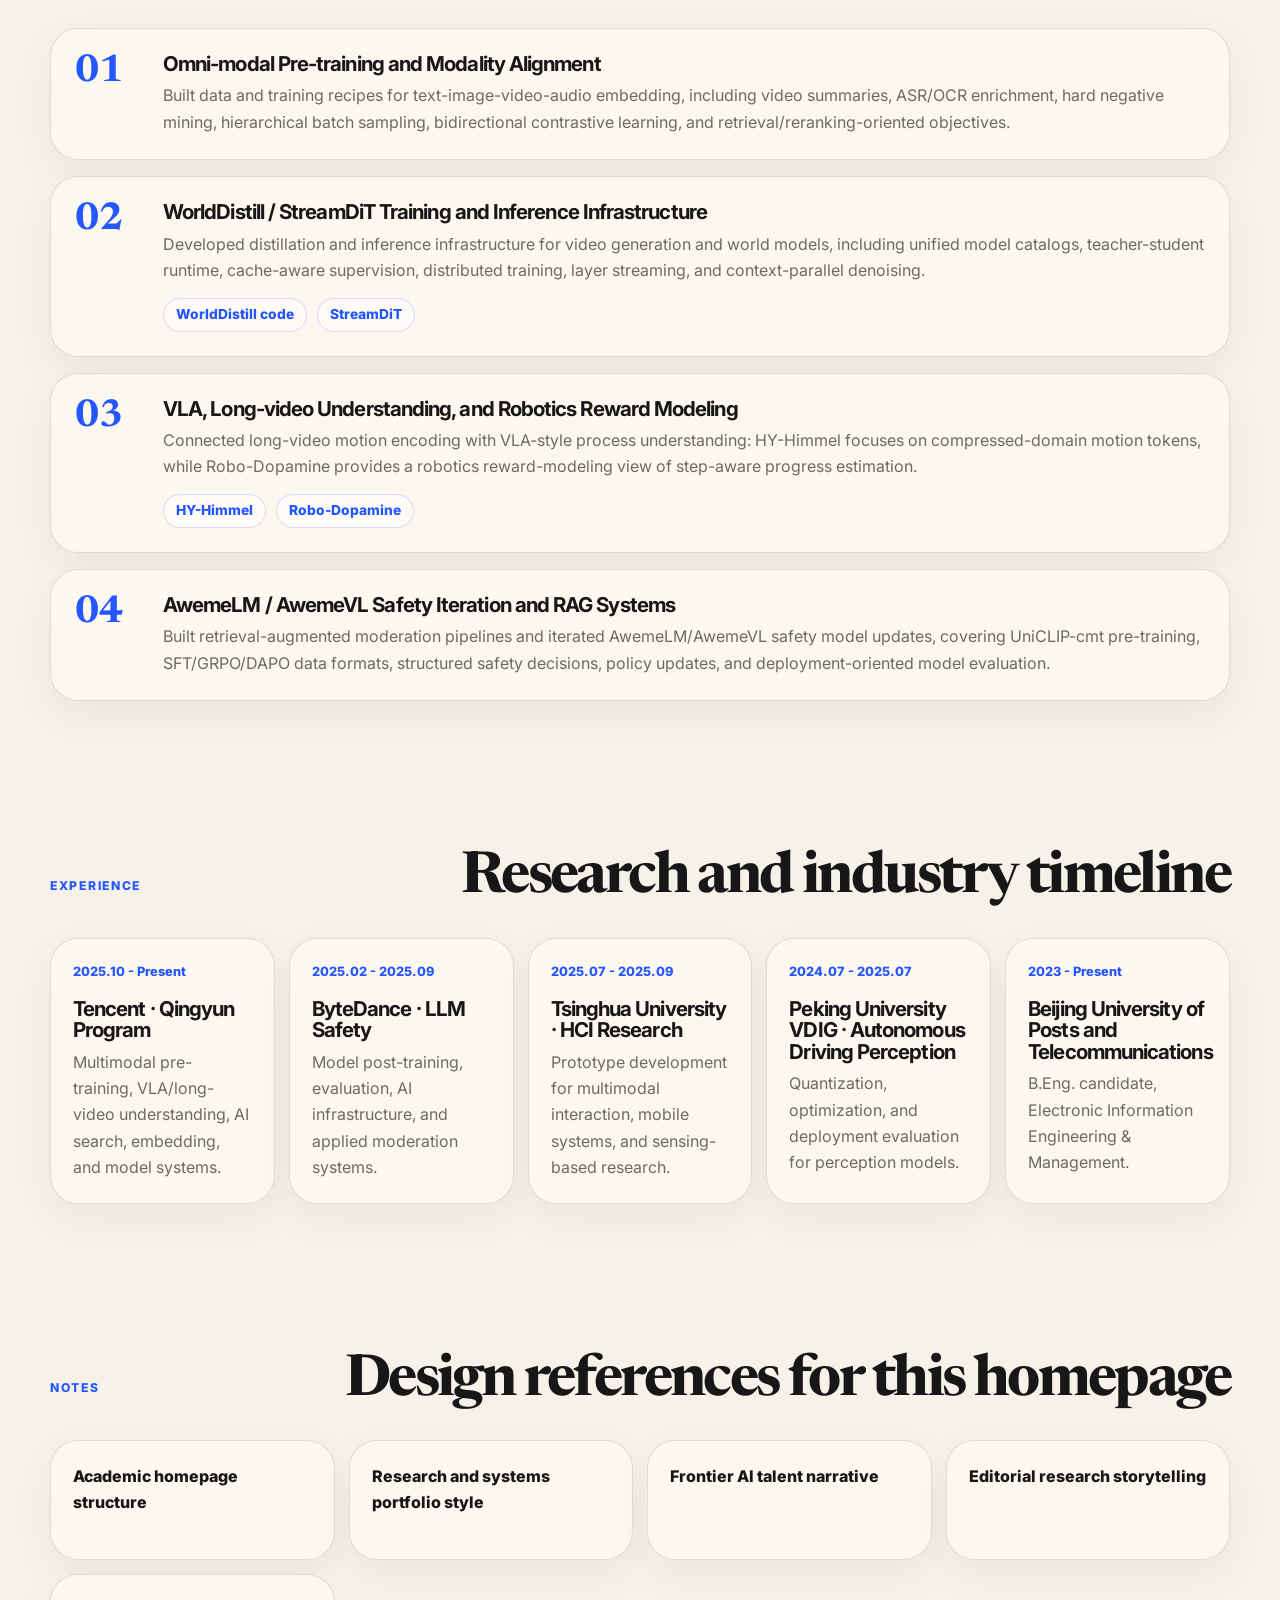
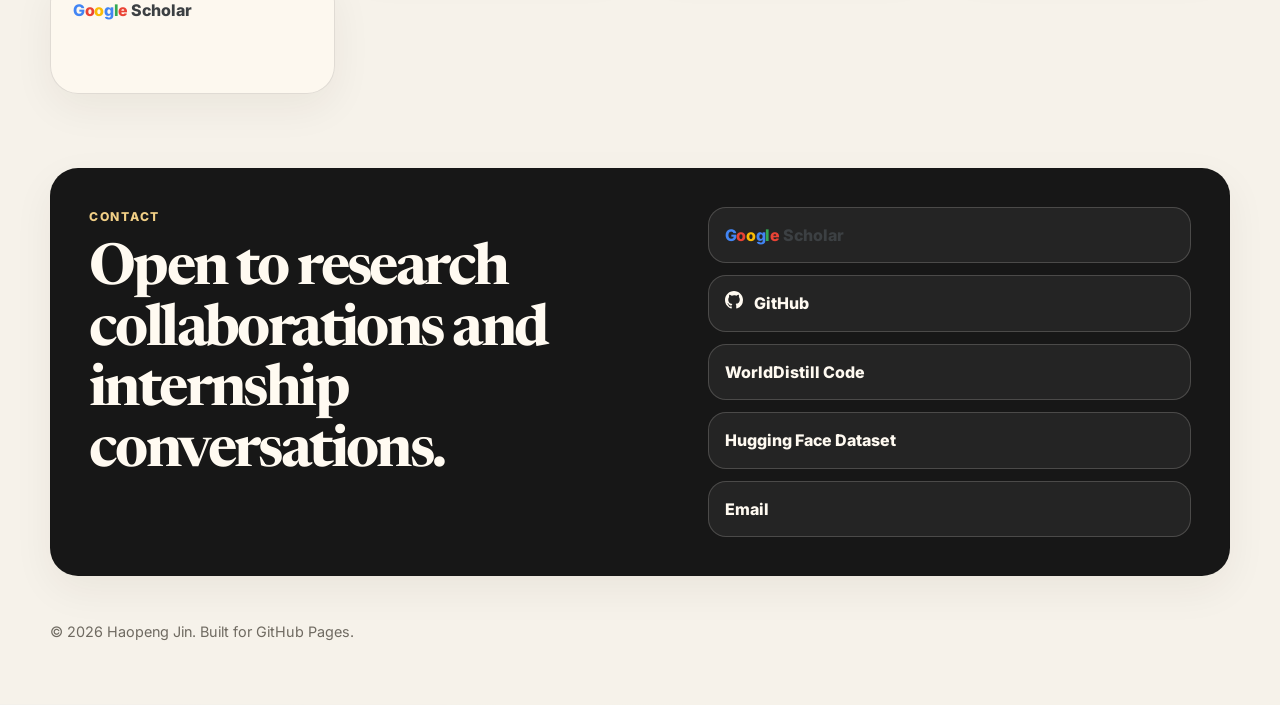
==== commit 982072fa: "Polish project pages and social links Make research titles visually plain, replace emoji social icon" ====
--- a/index.html
+++ b/index.html
@@ -56,7 +56,12 @@
             <div class="hero-actions">
               <a class="button primary" href="#research">View Research</a>
               <a class="button secondary" href="https://github.com/Sunbeam23333" target="_blank" rel="noreferrer">
-                <span class="button-icon" aria-hidden="true">🐱</span> GitHub
+                <svg class="social-icon github-icon" viewBox="0 0 16 16" aria-hidden="true">
+                  <path
+                    d="M8 0C3.58 0 0 3.58 0 8c0 3.54 2.29 6.53 5.47 7.59.4.07.55-.17.55-.38 0-.19-.01-.82-.01-1.49-2.01.37-2.53-.49-2.69-.94-.09-.23-.48-.94-.82-1.13-.28-.15-.68-.52-.01-.53.63-.01 1.08.58 1.23.82.72 1.21 1.87.87 2.33.66.07-.52.28-.87.51-1.07-1.78-.2-3.64-.89-3.64-3.95 0-.87.31-1.59.82-2.15-.08-.2-.36-1.02.08-2.12 0 0 .67-.21 2.2.82A7.52 7.52 0 0 1 8 3.86c.68 0 1.36.09 2 .27 1.53-1.04 2.2-.82 2.2-.82.44 1.1.16 1.92.08 2.12.51.56.82 1.27.82 2.15 0 3.07-1.87 3.75-3.65 3.95.29.25.54.73.54 1.48 0 1.07-.01 1.93-.01 2.2 0 .21.15.46.55.38A8.01 8.01 0 0 0 16 8c0-4.42-3.58-8-8-8Z"
+                  />
+                </svg>
+                GitHub
               </a>
               <a
                 class="button secondary scholar-button"
@@ -64,7 +69,10 @@
                 target="_blank"
                 rel="noreferrer"
               >
-                <span class="button-icon" aria-hidden="true">🎓</span> Google Scholar
+                <span class="google-wordmark" aria-label="Google">
+                  <span class="g-blue">G</span><span class="g-red">o</span><span class="g-yellow">o</span><span class="g-blue">g</span><span class="g-green">l</span><span class="g-red">e</span>
+                </span>
+                <span class="scholar-word">Scholar</span>
               </a>
             </div>
             <div class="signal-row" aria-label="Research focus">
@@ -413,7 +421,10 @@
               Editorial research storytelling
             </a>
             <a href="https://scholar.google.com/citations?hl=en&user=7NUo_ykAAAAJ" target="_blank" rel="noreferrer">
-              🎓 Haopeng Jin on Google Scholar
+              <span class="google-wordmark" aria-label="Google">
+                <span class="g-blue">G</span><span class="g-red">o</span><span class="g-yellow">o</span><span class="g-blue">g</span><span class="g-green">l</span><span class="g-red">e</span>
+              </span>
+              <span class="scholar-word"> Scholar</span>
             </a>
           </div>
         </section>
@@ -425,9 +436,19 @@
           </div>
           <div class="contact-links">
             <a href="https://scholar.google.com/citations?hl=en&user=7NUo_ykAAAAJ" target="_blank" rel="noreferrer">
-              🎓 Google Scholar
-            </a>
-            <a href="https://github.com/Sunbeam23333" target="_blank" rel="noreferrer">🐱 GitHub</a>
+              <span class="google-wordmark" aria-label="Google">
+                <span class="g-blue">G</span><span class="g-red">o</span><span class="g-yellow">o</span><span class="g-blue">g</span><span class="g-green">l</span><span class="g-red">e</span>
+              </span>
+              <span class="scholar-word"> Scholar</span>
+            </a>
+            <a href="https://github.com/Sunbeam23333" target="_blank" rel="noreferrer">
+              <svg class="social-icon github-icon" viewBox="0 0 16 16" aria-hidden="true">
+                <path
+                  d="M8 0C3.58 0 0 3.58 0 8c0 3.54 2.29 6.53 5.47 7.59.4.07.55-.17.55-.38 0-.19-.01-.82-.01-1.49-2.01.37-2.53-.49-2.69-.94-.09-.23-.48-.94-.82-1.13-.28-.15-.68-.52-.01-.53.63-.01 1.08.58 1.23.82.72 1.21 1.87.87 2.33.66.07-.52.28-.87.51-1.07-1.78-.2-3.64-.89-3.64-3.95 0-.87.31-1.59.82-2.15-.08-.2-.36-1.02.08-2.12 0 0 .67-.21 2.2.82A7.52 7.52 0 0 1 8 3.86c.68 0 1.36.09 2 .27 1.53-1.04 2.2-.82 2.2-.82.44 1.1.16 1.92.08 2.12.51.56.82 1.27.82 2.15 0 3.07-1.87 3.75-3.65 3.95.29.25.54.73.54 1.48 0 1.07-.01 1.93-.01 2.2 0 .21.15.46.55.38A8.01 8.01 0 0 0 16 8c0-4.42-3.58-8-8-8Z"
+                />
+              </svg>
+              GitHub
+            </a>
             <a href="https://github.com/Sunbeam23333/WorldDistill" target="_blank" rel="noreferrer">
               WorldDistill Code
             </a>
--- a/styles.css
+++ b/styles.css
@@ -377,8 +377,11 @@
   font-weight: 800;
 }
 
-.button-icon {
-  margin-right: 7px;
+.social-icon {
+  width: 18px;
+  height: 18px;
+  margin-right: 8px;
+  fill: currentColor;
 }
 
 .button.primary {
@@ -413,9 +416,35 @@
 }
 
 .scholar-button {
-  border-color: rgba(36, 87, 255, 0.24);
-  background: linear-gradient(135deg, rgba(36, 87, 255, 0.1), rgba(91, 255, 207, 0.12));
-  color: var(--accent);
+  gap: 3px;
+  border-color: rgba(23, 23, 23, 0.12);
+  background: rgba(255, 255, 255, 0.5);
+  color: #3c4043;
+}
+
+.google-wordmark {
+  display: inline-flex;
+  letter-spacing: -0.02em;
+}
+
+.g-blue {
+  color: #4285f4;
+}
+
+.g-red {
+  color: #ea4335;
+}
+
+.g-yellow {
+  color: #fbbc05;
+}
+
+.g-green {
+  color: #34a853;
+}
+
+.scholar-word {
+  color: #3c4043;
 }
 
 .signal-row span {
@@ -579,16 +608,15 @@
   color: var(--ink);
   display: inline;
   text-decoration: none;
-  background-image: linear-gradient(90deg, rgba(23, 23, 23, 0.32), rgba(23, 23, 23, 0.32));
-  background-position: 0 100%;
-  background-repeat: no-repeat;
-  background-size: 0 3px;
-  transition: background-size 240ms ease;
+  background: none;
+  border: 0;
+  box-shadow: none;
+  transition: none;
 }
 
 .title-link:hover {
   color: var(--ink);
-  background-size: 100% 3px;
+  background: none;
 }
 
 .feature-card ul {
@@ -826,6 +854,7 @@
   border: 1px solid var(--line);
   border-radius: 24px;
   background: rgba(255, 255, 255, 0.52);
+  box-shadow: 0 18px 50px rgba(46, 37, 22, 0.08);
 }
 
 .detail-figure img {
@@ -851,6 +880,52 @@
   white-space: pre-wrap;
 }
 
+.equation-stack {
+  display: grid;
+  gap: 10px;
+  margin-top: 16px;
+}
+
+.equation {
+  padding: 14px 16px;
+  border: 1px solid rgba(36, 87, 255, 0.12);
+  border-radius: 18px;
+  background: linear-gradient(135deg, rgba(36, 87, 255, 0.06), rgba(91, 255, 207, 0.08));
+}
+
+.equation code {
+  display: block;
+  color: var(--ink);
+  font-family: ui-monospace, SFMono-Regular, Menlo, Monaco, Consolas, "Liberation Mono", monospace;
+  line-height: 1.6;
+  white-space: pre-wrap;
+}
+
+.equation span {
+  display: block;
+  margin-top: 8px;
+  color: var(--muted);
+  font-size: 0.9rem;
+}
+
+.method-flow {
+  display: grid;
+  grid-template-columns: repeat(4, minmax(0, 1fr));
+  gap: 12px;
+  margin-top: 18px;
+}
+
+.method-flow span {
+  padding: 14px;
+  border: 1px solid var(--line);
+  border-radius: 18px;
+  background: rgba(255, 255, 255, 0.48);
+  color: var(--ink);
+  font-size: 0.9rem;
+  font-weight: 800;
+  text-align: center;
+}
+
 @media (max-width: 980px) {
   .hero,
   .split-section,
@@ -861,7 +936,8 @@
   .feature-grid,
   .timeline,
   .note-grid,
-  .detail-grid {
+  .detail-grid,
+  .method-flow {
     grid-template-columns: repeat(2, minmax(0, 1fr));
   }
 }
@@ -915,7 +991,8 @@
   .feature-grid,
   .timeline,
   .note-grid,
-  .detail-grid {
+  .detail-grid,
+  .method-flow {
     grid-template-columns: 1fr;
   }
 
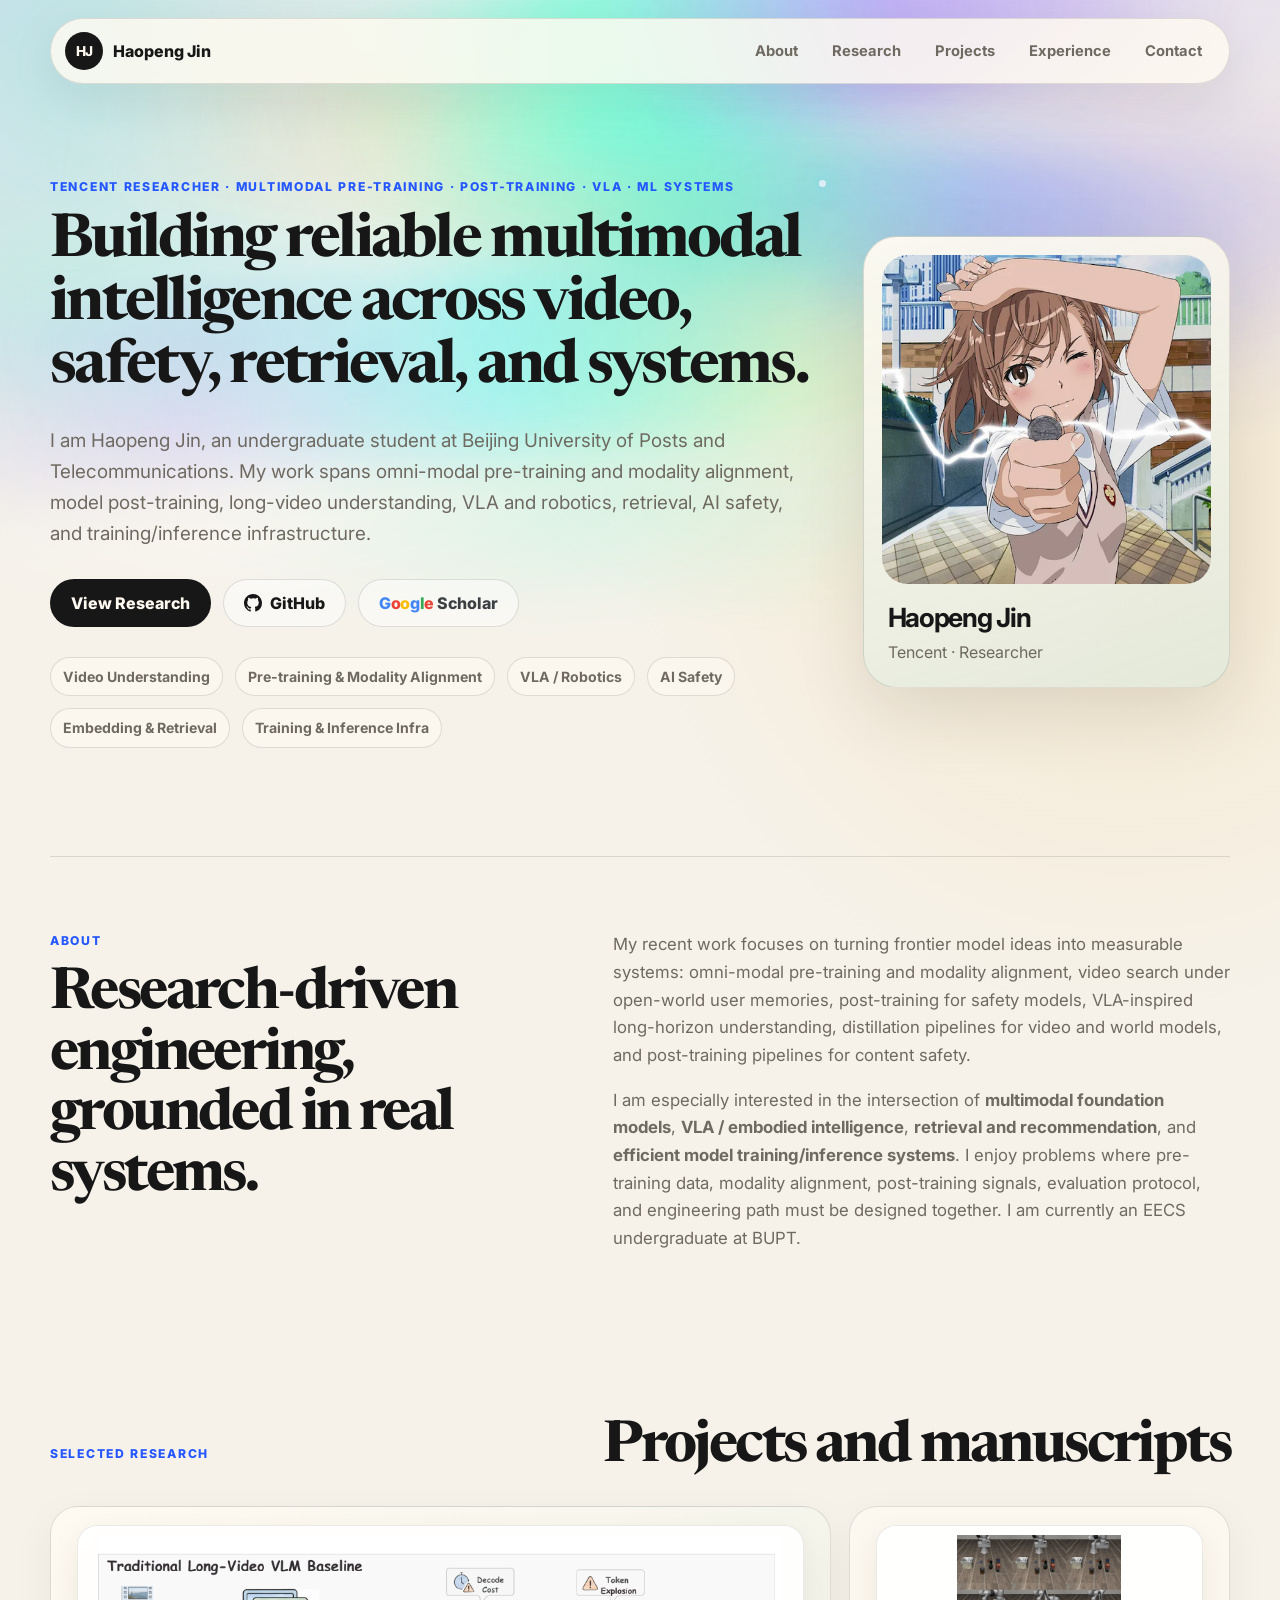
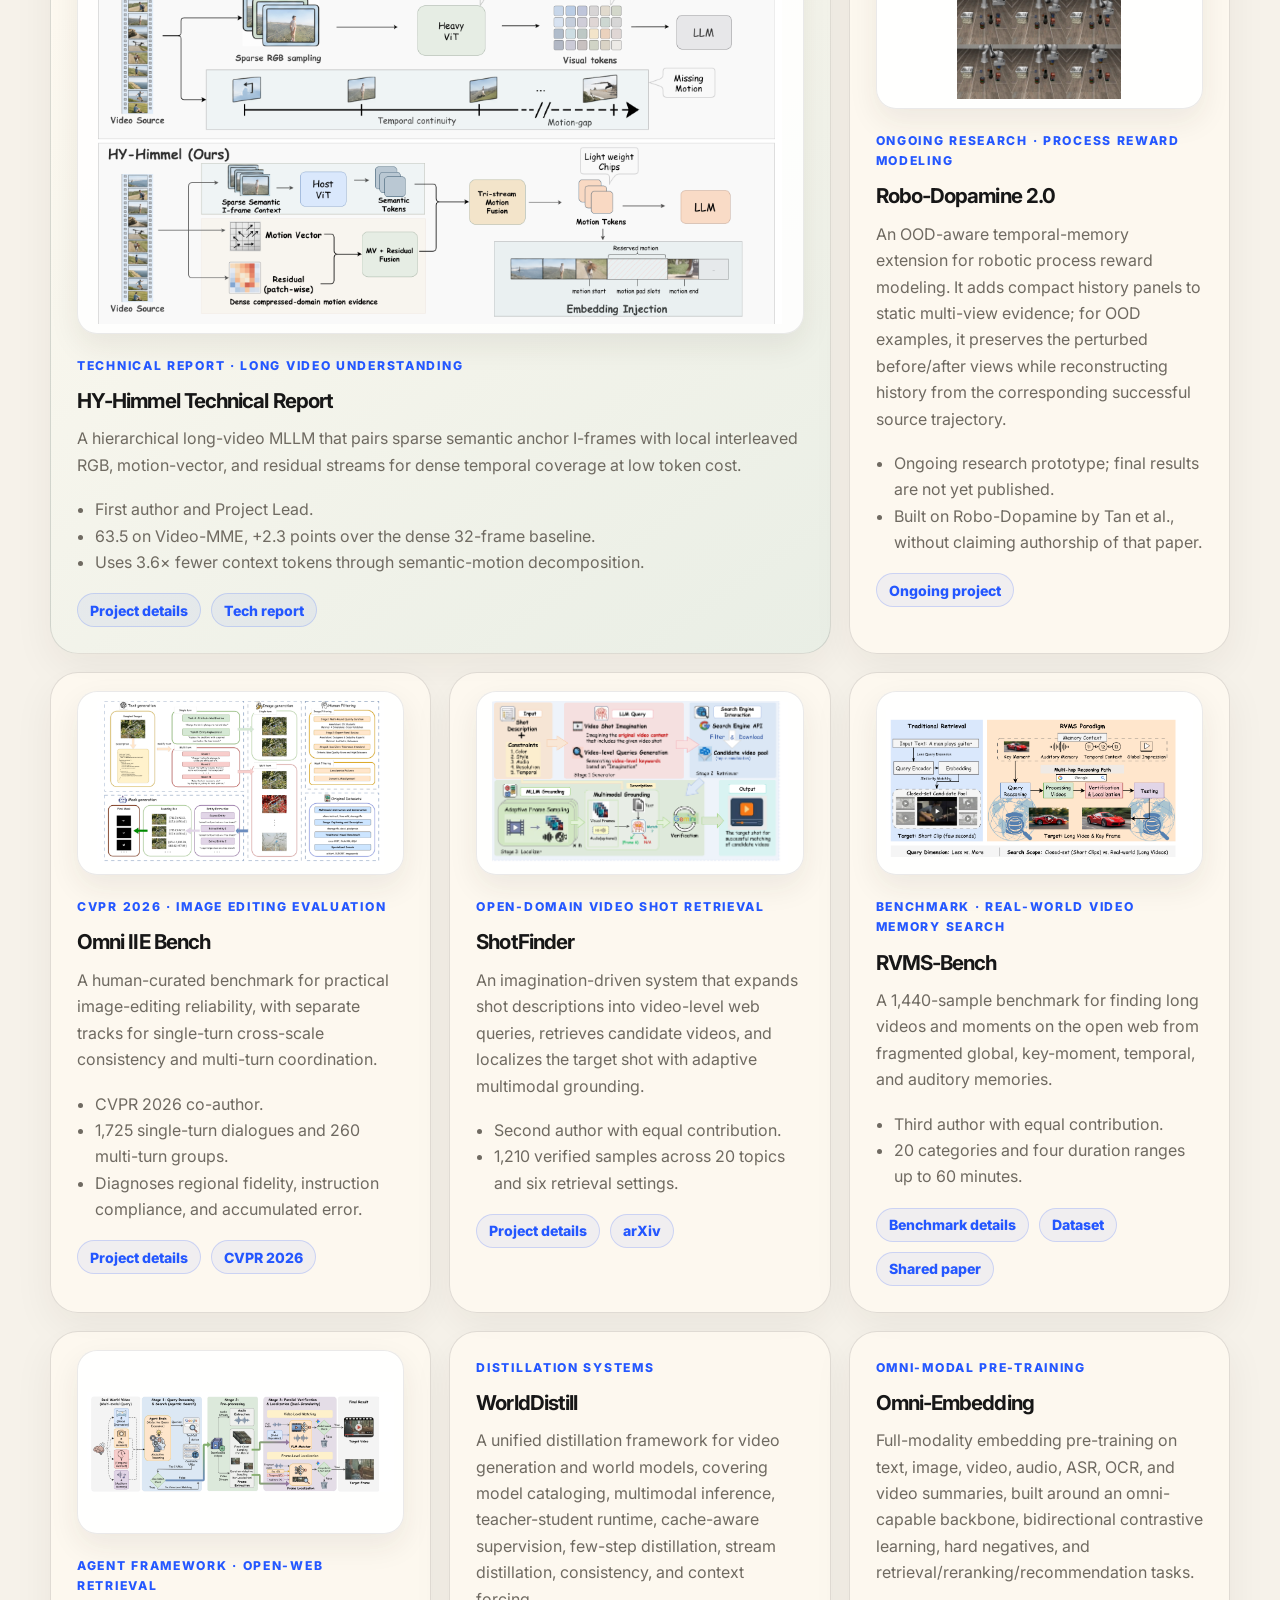
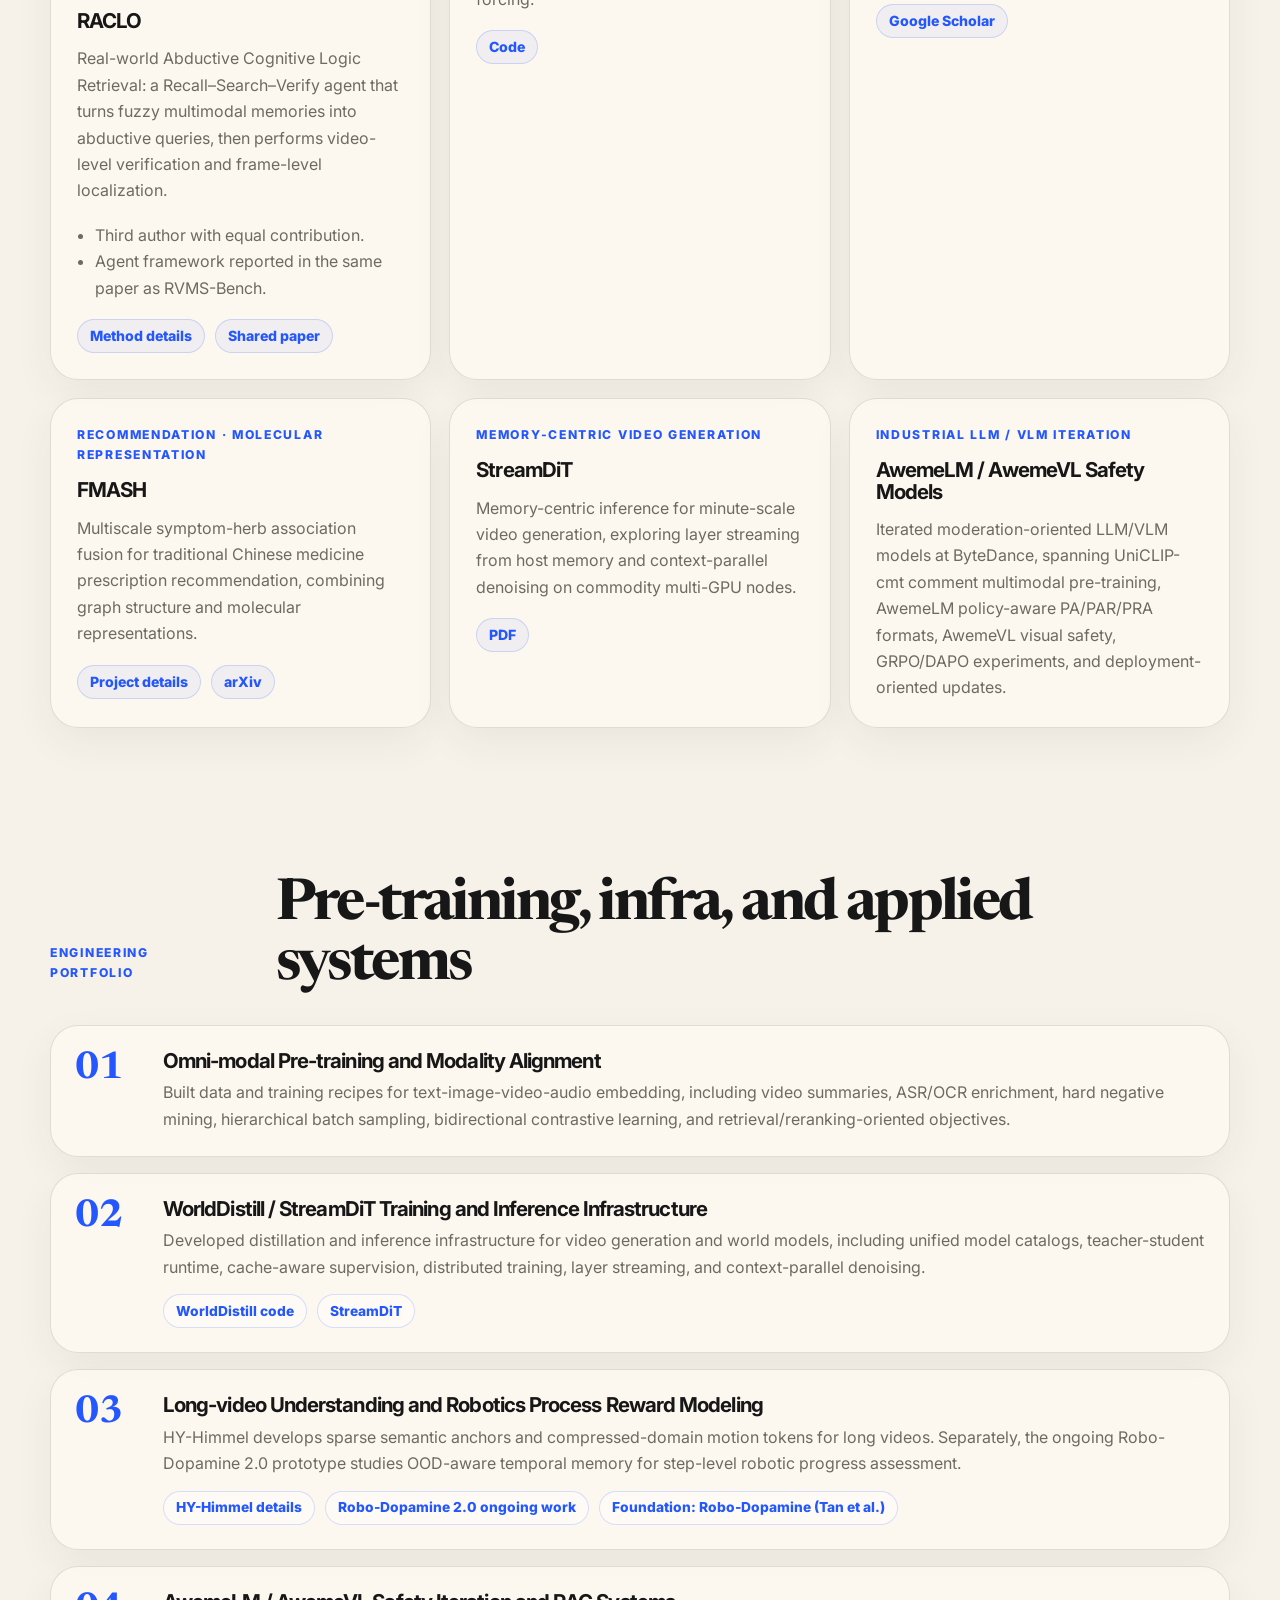
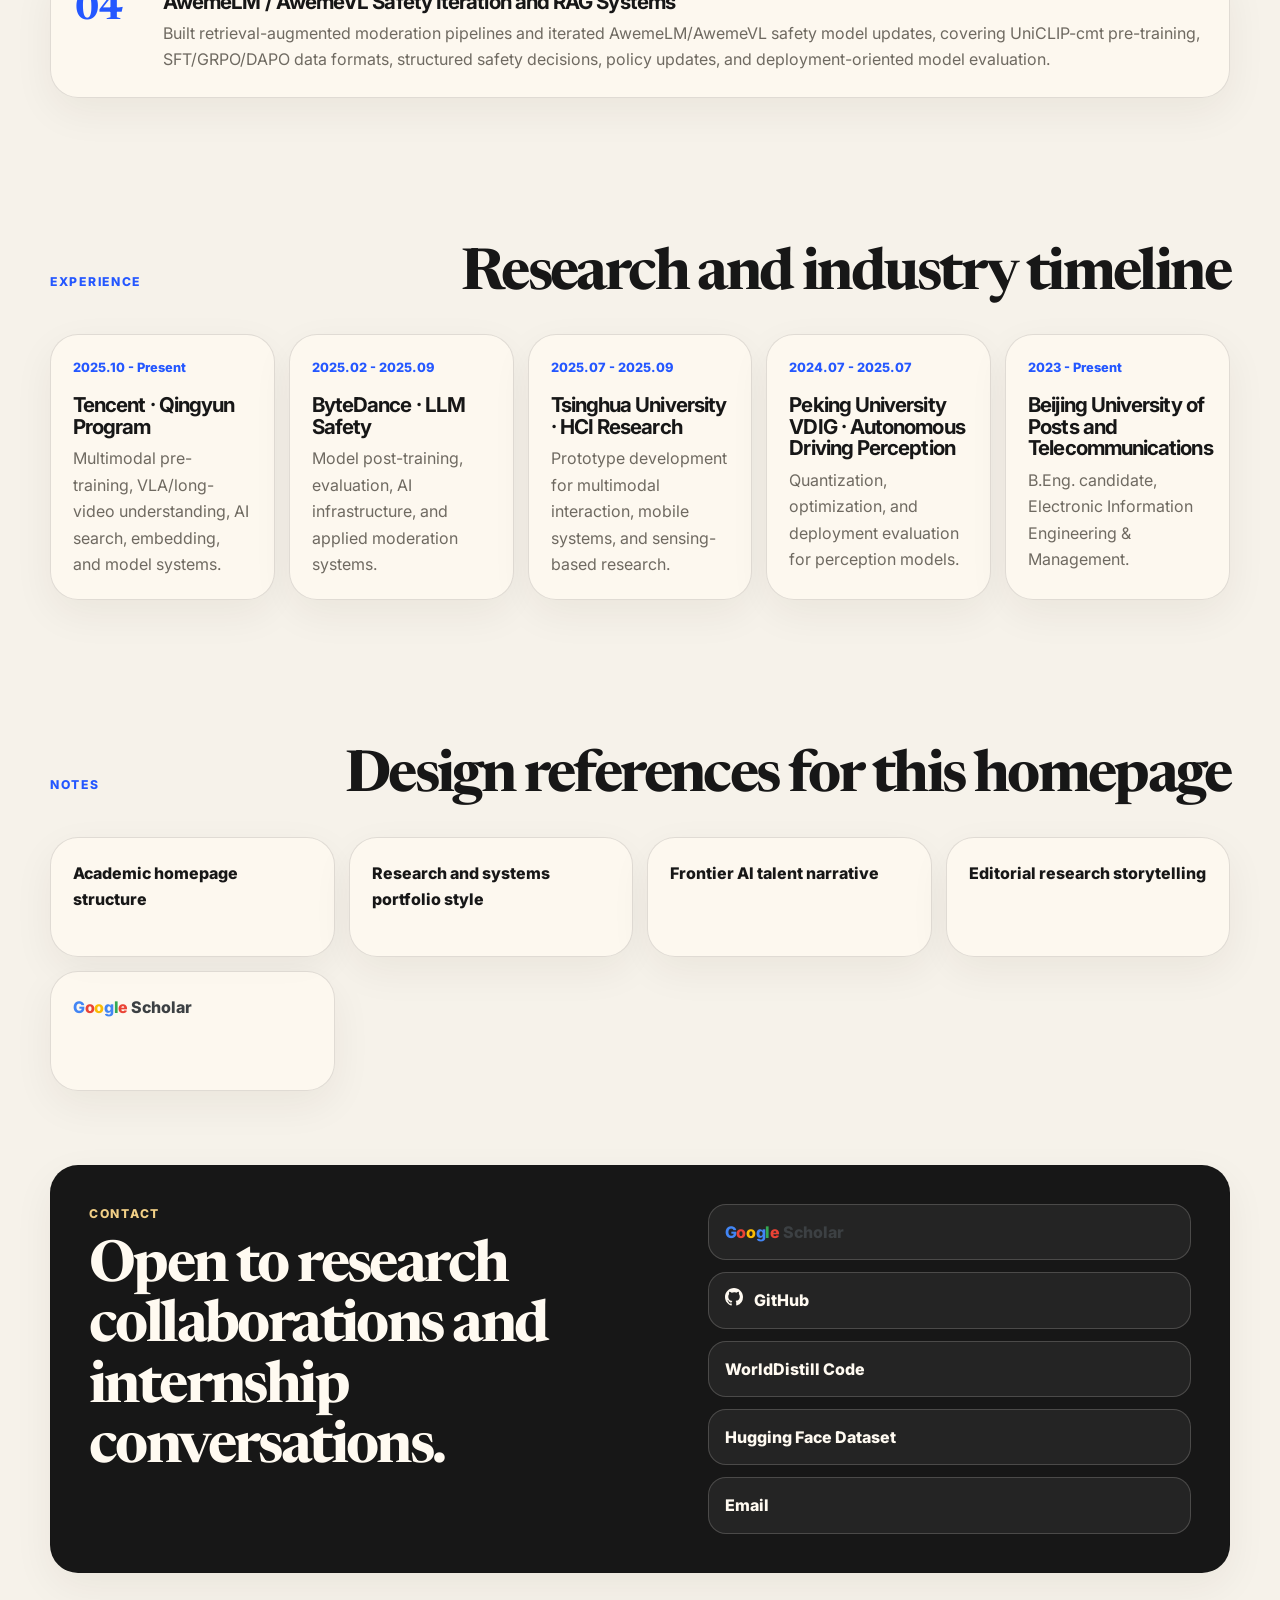
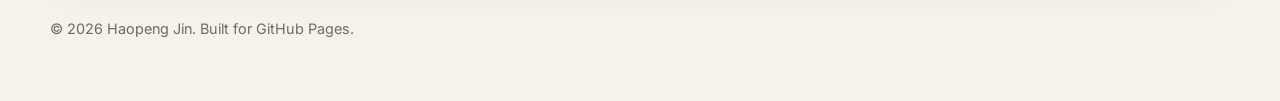
==== commit b79b72cb: "Rebuild research project pages" ====
--- a/index.html
+++ b/index.html
@@ -7,11 +7,11 @@
       name="description"
       content="Haopeng Jin's personal academic homepage: multimodal AI, pre-training, modality alignment, post-training, VLA, video understanding, AI safety, and training/inference systems."
     />
-    <title>Haopeng Jin | Multimodal AI & ML Systems</title>
+    <title>Haopeng Jin | Multimodal AI &amp; ML Systems</title>
     <link rel="preconnect" href="https://fonts.googleapis.com" />
     <link rel="preconnect" href="https://fonts.gstatic.com" crossorigin />
     <link
-      href="https://fonts.googleapis.com/css2?family=Inter:wght@400;500;600;700;800&family=Newsreader:opsz,wght@6..72,500;6..72,700&display=swap"
+      href="https://fonts.googleapis.com/css2?family=Inter:wght@400;500;600;700;800&amp;family=Newsreader:opsz,wght@6..72,500;6..72,700&amp;display=swap"
       rel="stylesheet"
     />
     <link rel="stylesheet" href="styles.css" />
@@ -65,7 +65,7 @@
               </a>
               <a
                 class="button secondary scholar-button"
-                href="https://scholar.google.com/citations?hl=en&user=7NUo_ykAAAAJ"
+                href="https://scholar.google.com/citations?hl=en&amp;user=7NUo_ykAAAAJ"
                 target="_blank"
                 rel="noreferrer"
               >
@@ -77,11 +77,11 @@
             </div>
             <div class="signal-row" aria-label="Research focus">
               <span>Video Understanding</span>
-              <span>Pre-training & Modality Alignment</span>
+              <span>Pre-training &amp; Modality Alignment</span>
               <span>VLA / Robotics</span>
               <span>AI Safety</span>
-              <span>Embedding & Retrieval</span>
-              <span>Training & Inference Infra</span>
+              <span>Embedding &amp; Retrieval</span>
+              <span>Training &amp; Inference Infra</span>
             </div>
           </div>
           <aside class="hero-card" aria-label="Profile summary">
@@ -124,67 +124,171 @@
             <p class="eyebrow">Selected Research</p>
             <h2>Projects and manuscripts</h2>
           </div>
-          <div class="feature-grid">
-            <article id="fmash" class="feature-card highlight">
-              <div class="card-kicker">Recommendation · Molecular Representation</div>
-              <h3>
-                <a class="title-link" href="pages/fmash.html">
-                  FMASH: Multiscale Symptom-Herb Association Fusion
-                </a>
-              </h3>
-              <p>
-                A traditional Chinese medicine formula recommendation framework that combines
-                symptom-herb heterogeneous graphs, molecular-level herb representations, missing
-                feature completion, and ordered prescription generation.
-              </p>
-              <ul>
-                <li>Uses GCN for local graph structure and BiMamba for long-range node dependency.</li>
-                <li>Integrates UniMol molecular embeddings with herb attributes through attention and gating.</li>
-                <li>Improves top-K precision, recall, and F1 over prior baselines on TCM-PD.</li>
-              </ul>
-              <div class="card-links">
-                <a href="https://arxiv.org/abs/2503.05167" target="_blank" rel="noreferrer">arXiv paper</a>
-              </div>
-            </article>
-
-            <article id="video-search" class="feature-card">
-              <div class="card-kicker">Open-World Video Search</div>
-              <h3>
-                <a class="title-link" href="pages/video-search.html">
-                  ShotFinder / RVMS-Bench / RACLO
-                </a>
-              </h3>
-              <p>
-                Open-domain video search and real-world video memory retrieval, designed for
-                fuzzy user memories instead of clean closed-pool captions.
-              </p>
-              <div class="card-links">
-                <a href="https://arxiv.org/abs/2601.23232" target="_blank" rel="noreferrer">ShotFinder paper</a>
-                <a href="https://arxiv.org/abs/2602.10159" target="_blank" rel="noreferrer">RVMS paper</a>
-                <a href="https://huggingface.co/datasets/tencent/RVMS-Bench" target="_blank" rel="noreferrer">
-                  RVMS-Bench
-                </a>
-              </div>
-            </article>
-
-            <article id="hy-himmel" class="feature-card">
-              <div class="card-kicker">Long Video Understanding</div>
-              <h3>
-                <a class="title-link" href="pages/hy-himmel.html">
-                  HY-Himmel / Dopamine 2.0
-                </a>
-              </h3>
-              <p>
-                Hierarchical interleaved multi-stream motion encoding for long-video understanding,
-                with compressed-domain motion vectors, residual maps, I-frame context, and
-                step-aware memory for process-level reasoning.
-              </p>
-              <div class="card-links">
-                <a href="https://arxiv.org/abs/2605.08158" target="_blank" rel="noreferrer">HY-Himmel paper</a>
-              </div>
-            </article>
-
-            <article id="worlddistill" class="feature-card">
+          <div class="feature-grid">
+            <article id="hy-himmel" class="feature-card highlight has-preview">
+              <img
+                class="card-preview"
+                src="assets/project-figures/hy-himmel-figure1.png"
+                alt="HY-Himmel semantic and compressed-domain motion paths"
+                width="1970"
+                height="1120"
+                loading="lazy"
+                decoding="async"
+              />
+              <div class="card-kicker">Technical Report · Long Video Understanding</div>
+              <h3><a class="title-link" href="pages/hy-himmel.html">HY-Himmel Technical Report</a></h3>
+              <p>
+                A hierarchical long-video MLLM that pairs sparse semantic anchor I-frames with
+                local interleaved RGB, motion-vector, and residual streams for dense temporal
+                coverage at low token cost.
+              </p>
+              <ul>
+                <li>First author and Project Lead.</li>
+                <li>63.5 on Video-MME, +2.3 points over the dense 32-frame baseline.</li>
+                <li>Uses 3.6× fewer context tokens through semantic-motion decomposition.</li>
+              </ul>
+              <div class="card-links">
+                <a href="pages/hy-himmel.html">Project details</a>
+                <a href="https://arxiv.org/abs/2605.08158" target="_blank" rel="noreferrer">Tech report</a>
+              </div>
+            </article>
+
+            <article id="robo-dopamine-2" class="feature-card has-preview">
+              <img
+                class="card-preview"
+                src="assets/project-figures/robo-dopamine2-memory-panel.png"
+                alt="Time-ordered temporal memory panel for robot task progress"
+                width="768"
+                height="768"
+                loading="lazy"
+                decoding="async"
+              />
+              <div class="card-kicker">Ongoing Research · Process Reward Modeling</div>
+              <h3><a class="title-link" href="pages/vla-robotics.html">Robo-Dopamine 2.0</a></h3>
+              <p>
+                An OOD-aware temporal-memory extension for robotic process reward modeling. It
+                adds compact history panels to static multi-view evidence; for OOD examples, it
+                preserves the perturbed before/after views while reconstructing history from the
+                corresponding successful source trajectory.
+              </p>
+              <ul>
+                <li>Ongoing research prototype; final results are not yet published.</li>
+                <li>Built on Robo-Dopamine by Tan et al., without claiming authorship of that paper.</li>
+              </ul>
+              <div class="card-links">
+                <a href="pages/vla-robotics.html">Ongoing project</a>
+              </div>
+            </article>
+
+            <article id="omni-iie" class="feature-card has-preview">
+              <img
+                class="card-preview"
+                src="assets/project-figures/omni-iie-figure1.png"
+                alt="Omni IIE Bench data construction and dual-track evaluation pipeline"
+                width="1835"
+                height="1050"
+                loading="lazy"
+                decoding="async"
+              />
+              <div class="card-kicker">CVPR 2026 · Image Editing Evaluation</div>
+              <h3><a class="title-link" href="pages/omni-iie.html">Omni IIE Bench</a></h3>
+              <p>
+                A human-curated benchmark for practical image-editing reliability, with separate
+                tracks for single-turn cross-scale consistency and multi-turn coordination.
+              </p>
+              <ul>
+                <li>CVPR 2026 co-author.</li>
+                <li>1,725 single-turn dialogues and 260 multi-turn groups.</li>
+                <li>Diagnoses regional fidelity, instruction compliance, and accumulated error.</li>
+              </ul>
+              <div class="card-links">
+                <a href="pages/omni-iie.html">Project details</a>
+                <a href="https://openaccess.thecvf.com/content/CVPR2026/html/Yang_Omni_IIE_Bench_Benchmarking_the_Practical_Capabilities_of_Image_Editing_CVPR_2026_paper.html" target="_blank" rel="noreferrer">CVPR 2026</a>
+              </div>
+            </article>
+
+            <article id="shotfinder" class="feature-card has-preview">
+              <img
+                class="card-preview"
+                src="assets/project-figures/shotfinder-figure3.png"
+                alt="ShotFinder generator, retriever, and localizer pipeline"
+                width="2425"
+                height="1340"
+                loading="lazy"
+                decoding="async"
+              />
+              <div class="card-kicker">Open-Domain Video Shot Retrieval</div>
+              <h3><a class="title-link" href="pages/shotfinder.html">ShotFinder</a></h3>
+              <p>
+                An imagination-driven system that expands shot descriptions into video-level web
+                queries, retrieves candidate videos, and localizes the target shot with adaptive
+                multimodal grounding.
+              </p>
+              <ul>
+                <li>Second author with equal contribution.</li>
+                <li>1,210 verified samples across 20 topics and six retrieval settings.</li>
+              </ul>
+              <div class="card-links">
+                <a href="pages/shotfinder.html">Project details</a>
+                <a href="https://arxiv.org/abs/2601.23232" target="_blank" rel="noreferrer">arXiv</a>
+              </div>
+            </article>
+
+            <article id="rvms-bench" class="feature-card has-preview">
+              <img
+                class="card-preview"
+                src="assets/project-figures/rvms-figure1.png"
+                alt="RVMS-Bench shift from closed-pool retrieval to real-world memory search"
+                width="2030"
+                height="970"
+                loading="lazy"
+                decoding="async"
+              />
+              <div class="card-kicker">Benchmark · Real-World Video Memory Search</div>
+              <h3><a class="title-link" href="pages/rvms-bench.html">RVMS-Bench</a></h3>
+              <p>
+                A 1,440-sample benchmark for finding long videos and moments on the open web from
+                fragmented global, key-moment, temporal, and auditory memories.
+              </p>
+              <ul>
+                <li>Third author with equal contribution.</li>
+                <li>20 categories and four duration ranges up to 60 minutes.</li>
+              </ul>
+              <div class="card-links">
+                <a href="pages/rvms-bench.html">Benchmark details</a>
+                <a href="https://huggingface.co/datasets/tencent/RVMS-Bench" target="_blank" rel="noreferrer">Dataset</a>
+                <a href="https://arxiv.org/abs/2602.10159" target="_blank" rel="noreferrer">Shared paper</a>
+              </div>
+            </article>
+
+            <article id="raclo" class="feature-card has-preview">
+              <img
+                class="card-preview"
+                src="assets/project-figures/raclo-figure3.png"
+                alt="RACLO Recall-Search-Verify agent framework"
+                width="2160"
+                height="700"
+                loading="lazy"
+                decoding="async"
+              />
+              <div class="card-kicker">Agent Framework · Open-Web Retrieval</div>
+              <h3><a class="title-link" href="pages/raclo.html">RACLO</a></h3>
+              <p>
+                Real-world Abductive Cognitive Logic Retrieval: a Recall–Search–Verify agent that
+                turns fuzzy multimodal memories into abductive queries, then performs video-level
+                verification and frame-level localization.
+              </p>
+              <ul>
+                <li>Third author with equal contribution.</li>
+                <li>Agent framework reported in the same paper as RVMS-Bench.</li>
+              </ul>
+              <div class="card-links">
+                <a href="pages/raclo.html">Method details</a>
+                <a href="https://arxiv.org/abs/2602.10159" target="_blank" rel="noreferrer">Shared paper</a>
+              </div>
+            </article>
+
+            <article id="worlddistill" class="feature-card">
               <div class="card-kicker">Distillation Systems</div>
               <h3>
                 <a class="title-link" href="pages/worlddistill.html">
@@ -202,7 +306,7 @@
               </div>
             </article>
 
-            <article id="omni-embedding" class="feature-card">
+            <article id="omni-embedding" class="feature-card">
               <div class="card-kicker">Omni-modal Pre-training</div>
               <h3><a class="title-link" href="pages/omni-embedding.html">Omni-Embedding</a></h3>
               <p>
@@ -211,54 +315,24 @@
                 learning, hard negatives, and retrieval/reranking/recommendation tasks.
               </p>
               <div class="card-links">
-                <a href="https://scholar.google.com/citations?hl=en&user=7NUo_ykAAAAJ" target="_blank" rel="noreferrer">
+                <a href="https://scholar.google.com/citations?hl=en&amp;user=7NUo_ykAAAAJ" target="_blank" rel="noreferrer">
                   Google Scholar
                 </a>
               </div>
             </article>
 
-            <article id="omni-iie" class="feature-card">
-              <div class="card-kicker">Image Editing Evaluation</div>
-              <h3>
-                <a
-                  class="title-link"
-                  href="pages/omni-iie.html"
-                >
-                  Omni IIE Bench / VDE Bench
-                </a>
-              </h3>
-              <p>
-                Evaluation-oriented work for instruction-guided image editing, emphasizing global
-                image quality, regional fidelity, and instruction compliance.
-              </p>
-              <div class="card-links">
-                <a
-                  href="https://openaccess.thecvf.com/content/CVPR2026/html/Yang_Omni_IIE_Bench_Benchmarking_the_Practical_Capabilities_of_Image_Editing_CVPR_2026_paper.html"
-                  target="_blank"
-                  rel="noreferrer"
-                >
-                  CVPR 2026
-                </a>
-              </div>
-            </article>
-
-            <article id="robo-dopamine" class="feature-card">
-              <div class="card-kicker">VLA · Robotics Reward Modeling</div>
-              <h3>
-                <a class="title-link" href="pages/vla-robotics.html">
-                  Robo-Dopamine / VLA Process Reward
-                </a>
-              </h3>
-              <p>
-                VLA-related process reward modeling for robotic manipulation, centered on
-                step-aware progress understanding, multi-view reward fusion, and policy-invariant
-                reward shaping.
-              </p>
-              <div class="card-links">
-                <a href="https://robo-dopamine.github.io/" target="_blank" rel="noreferrer">Project page</a>
-                <a href="https://arxiv.org/abs/2512.23703" target="_blank" rel="noreferrer">arXiv paper</a>
-              </div>
-            </article>
+            <article id="fmash" class="feature-card">
+              <div class="card-kicker">Recommendation · Molecular Representation</div>
+              <h3><a class="title-link" href="pages/fmash.html">FMASH</a></h3>
+              <p>
+                Multiscale symptom-herb association fusion for traditional Chinese medicine
+                prescription recommendation, combining graph structure and molecular representations.
+              </p>
+              <div class="card-links">
+                <a href="pages/fmash.html">Project details</a>
+                <a href="https://arxiv.org/abs/2503.05167" target="_blank" rel="noreferrer">arXiv</a>
+              </div>
+            </article>
 
             <article id="streamdit" class="feature-card">
               <div class="card-kicker">Memory-centric Video Generation</div>
@@ -341,16 +415,17 @@
             <article>
               <span class="index">03</span>
               <div>
-                <h3>VLA, Long-video Understanding, and Robotics Reward Modeling</h3>
-                <p>
-                  Connected long-video motion encoding with VLA-style process understanding:
-                  HY-Himmel focuses on compressed-domain motion tokens, while Robo-Dopamine
-                  provides a robotics reward-modeling view of step-aware progress estimation.
-                </p>
-                <div class="project-links">
-                  <a href="https://arxiv.org/abs/2605.08158" target="_blank" rel="noreferrer">HY-Himmel</a>
-                  <a href="https://robo-dopamine.github.io/" target="_blank" rel="noreferrer">Robo-Dopamine</a>
-                </div>
+                <h3>Long-video Understanding and Robotics Process Reward Modeling</h3>
+                <p>
+                  HY-Himmel develops sparse semantic anchors and compressed-domain motion tokens
+                  for long videos. Separately, the ongoing Robo-Dopamine 2.0 prototype studies
+                  OOD-aware temporal memory for step-level robotic progress assessment.
+                </p>
+                <div class="project-links">
+                  <a href="pages/hy-himmel.html">HY-Himmel details</a>
+                  <a href="pages/vla-robotics.html">Robo-Dopamine 2.0 ongoing work</a>
+                  <a href="https://robo-dopamine.github.io/" target="_blank" rel="noreferrer">Foundation: Robo-Dopamine (Tan et al.)</a>
+                </div>
               </div>
             </article>
             <article>
@@ -397,7 +472,7 @@
             <article>
               <time>2023 - Present</time>
               <h3>Beijing University of Posts and Telecommunications</h3>
-              <p>B.Eng. candidate, Electronic Information Engineering & Management.</p>
+              <p>B.Eng. candidate, Electronic Information Engineering &amp; Management.</p>
             </article>
           </div>
         </section>
@@ -420,7 +495,7 @@
             <a href="https://openai.com/index/model-disproves-discrete-geometry-conjecture/" target="_blank" rel="noreferrer">
               Editorial research storytelling
             </a>
-            <a href="https://scholar.google.com/citations?hl=en&user=7NUo_ykAAAAJ" target="_blank" rel="noreferrer">
+            <a href="https://scholar.google.com/citations?hl=en&amp;user=7NUo_ykAAAAJ" target="_blank" rel="noreferrer">
               <span class="google-wordmark" aria-label="Google">
                 <span class="g-blue">G</span><span class="g-red">o</span><span class="g-yellow">o</span><span class="g-blue">g</span><span class="g-green">l</span><span class="g-red">e</span>
               </span>
@@ -435,7 +510,7 @@
             <h2>Open to research collaborations and internship conversations.</h2>
           </div>
           <div class="contact-links">
-            <a href="https://scholar.google.com/citations?hl=en&user=7NUo_ykAAAAJ" target="_blank" rel="noreferrer">
+            <a href="https://scholar.google.com/citations?hl=en&amp;user=7NUo_ykAAAAJ" target="_blank" rel="noreferrer">
               <span class="google-wordmark" aria-label="Google">
                 <span class="g-blue">G</span><span class="g-red">o</span><span class="g-yellow">o</span><span class="g-blue">g</span><span class="g-green">l</span><span class="g-red">e</span>
               </span>
--- a/styles.css
+++ b/styles.css
@@ -17,9 +17,10 @@
   box-sizing: border-box;
 }
 
-html {
-  scroll-behavior: smooth;
-}
+html {
+  scroll-behavior: smooth;
+  overflow-x: clip;
+}
 
 body {
   margin: 0;
@@ -39,10 +40,16 @@
   text-decoration: none;
 }
 
-a:hover {
-  color: var(--accent);
-}
-
+a:hover {
+  color: var(--accent);
+}
+
+a:focus-visible,
+button:focus-visible {
+  outline: 3px solid rgba(36, 87, 255, 0.42);
+  outline-offset: 4px;
+}
+
 .site-shell {
   position: relative;
   z-index: 1;
@@ -278,10 +285,14 @@
   font-weight: 700;
 }
 
-.section {
-  padding: 74px 0;
-}
-
+.section {
+  padding: 74px 0;
+}
+
+section[id] {
+  scroll-margin-top: 108px;
+}
+
 .hero {
   position: relative;
   display: grid;
@@ -544,22 +555,12 @@
   overflow: hidden;
   min-height: 280px;
   padding: 26px;
-  transition:
-    transform 360ms ease,
-    box-shadow 360ms ease,
-    border-color 360ms ease,
-    background 360ms ease;
-  animation: cardFloat 9s ease-in-out infinite;
-  animation-delay: calc(var(--card-offset, 0) * -1s);
-}
-
-.feature-card:nth-child(2n) {
-  --card-offset: 2;
-}
-
-.feature-card:nth-child(3n) {
-  --card-offset: 4;
-}
+  transition:
+    transform 360ms ease,
+    box-shadow 360ms ease,
+    border-color 360ms ease,
+    background 360ms ease;
+}
 
 .feature-card::before {
   content: "";
@@ -595,11 +596,34 @@
   }
 }
 
-.feature-card.highlight {
-  grid-column: span 2;
-  background: linear-gradient(145deg, #fffaf1, #e9eee5);
-}
-
+.feature-card.highlight {
+  grid-column: span 2;
+  background: linear-gradient(145deg, #fffaf1, #e9eee5);
+}
+
+.feature-card > * {
+  position: relative;
+  z-index: 1;
+}
+
+.feature-card.has-preview {
+  padding-top: 18px;
+}
+
+.card-preview {
+  display: block;
+  width: 100%;
+  height: auto;
+  aspect-ratio: 16 / 9;
+  margin: 0 0 22px;
+  padding: 9px;
+  border: 1px solid rgba(23, 23, 23, 0.09);
+  border-radius: 20px;
+  background: rgba(255, 255, 255, 0.86);
+  box-shadow: 0 12px 30px rgba(46, 37, 22, 0.08);
+  object-fit: contain;
+}
+
 .feature-card p {
   margin: 14px 0 0;
 }
@@ -770,14 +794,14 @@
   font-size: 0.9rem;
 }
 
-.detail-main {
-  max-width: 980px;
-  margin: 0 auto;
-}
-
-.detail-hero {
-  padding: 48px 0 42px;
-}
+.detail-main {
+  max-width: 1080px;
+  margin: 0 auto;
+}
+
+.detail-hero {
+  padding: 48px 0 32px;
+}
 
 .back-link {
   display: inline-flex;
@@ -786,10 +810,10 @@
   font-weight: 800;
 }
 
-.detail-hero h1 {
-  max-width: 980px;
-  font-size: clamp(2.4rem, 6vw, 5rem);
-}
+.detail-hero h1 {
+  max-width: 1030px;
+  font-size: clamp(2.4rem, 6vw, 5rem);
+}
 
 .detail-lead {
   max-width: 820px;
@@ -805,16 +829,48 @@
   margin-top: 24px;
 }
 
-.detail-meta span,
-.detail-meta a {
+.detail-meta span,
+.detail-meta a {
   padding: 8px 12px;
   border: 1px solid var(--line);
   border-radius: 999px;
   background: rgba(255, 250, 241, 0.66);
   color: var(--muted);
   font-size: 0.86rem;
-  font-weight: 800;
-}
+  font-weight: 800;
+}
+
+.detail-meta a {
+  display: inline-flex;
+  align-items: center;
+  border-color: rgba(36, 87, 255, 0.2);
+  background: rgba(36, 87, 255, 0.07);
+  color: var(--accent);
+}
+
+.detail-meta a:hover {
+  background: rgba(36, 87, 255, 0.13);
+}
+
+.role-note {
+  display: grid;
+  grid-template-columns: minmax(160px, 0.32fr) 1fr;
+  gap: 18px;
+  margin-top: 22px;
+  padding: 18px 20px;
+  border: 1px solid rgba(36, 87, 255, 0.16);
+  border-radius: 22px;
+  background: linear-gradient(135deg, rgba(36, 87, 255, 0.06), rgba(91, 255, 207, 0.08));
+}
+
+.role-note strong {
+  color: var(--accent-dark);
+}
+
+.role-note p {
+  margin: 0;
+  color: var(--muted);
+}
 
 .detail-section {
   margin: 26px 0;
@@ -825,22 +881,42 @@
   box-shadow: 0 14px 42px rgba(46, 37, 22, 0.06);
 }
 
-.detail-section h2 {
-  font-family: Inter, sans-serif;
-  font-size: 1.28rem;
-  letter-spacing: -0.03em;
-  margin-bottom: 12px;
-}
+.detail-section h2 {
+  font-family: Inter, sans-serif;
+  font-size: 1.28rem;
+  letter-spacing: -0.03em;
+  margin-bottom: 12px;
+}
+
+.detail-section h3 {
+  margin: 22px 0 8px;
+  font-size: 1.02rem;
+  letter-spacing: -0.02em;
+}
 
 .detail-section p,
 .detail-section li {
   color: var(--muted);
 }
 
-.detail-section ul {
-  margin: 12px 0 0;
-  padding-left: 20px;
-}
+.detail-section ul {
+  margin: 12px 0 0;
+  padding-left: 20px;
+}
+
+.detail-section li + li {
+  margin-top: 7px;
+}
+
+.section-label {
+  display: block;
+  margin-bottom: 8px;
+  color: var(--accent);
+  font-size: 0.75rem;
+  font-weight: 800;
+  letter-spacing: 0.13em;
+  text-transform: uppercase;
+}
 
 .detail-grid {
   display: grid;
@@ -848,74 +924,158 @@
   gap: 18px;
 }
 
-.detail-figure {
-  margin: 24px 0 0;
-  padding: 10px;
-  border: 1px solid var(--line);
-  border-radius: 24px;
-  background: rgba(255, 255, 255, 0.52);
-  box-shadow: 0 18px 50px rgba(46, 37, 22, 0.08);
-}
-
-.detail-figure img {
-  display: block;
-  width: 100%;
-  border-radius: 16px;
-}
-
-.detail-figure figcaption {
-  margin-top: 10px;
-  color: var(--muted);
-  font-size: 0.86rem;
-}
-
-.formula-box {
-  margin-top: 14px;
-  padding: 16px;
-  border-radius: 18px;
-  background: rgba(23, 23, 23, 0.06);
-  color: var(--ink);
-  font-family: ui-monospace, SFMono-Regular, Menlo, Monaco, Consolas, "Liberation Mono", monospace;
-  overflow-x: auto;
-  white-space: pre-wrap;
-}
-
-.equation-stack {
-  display: grid;
-  gap: 10px;
-  margin-top: 16px;
-}
-
-.equation {
-  padding: 14px 16px;
-  border: 1px solid rgba(36, 87, 255, 0.12);
-  border-radius: 18px;
-  background: linear-gradient(135deg, rgba(36, 87, 255, 0.06), rgba(91, 255, 207, 0.08));
-}
-
-.equation code {
-  display: block;
-  color: var(--ink);
-  font-family: ui-monospace, SFMono-Regular, Menlo, Monaco, Consolas, "Liberation Mono", monospace;
-  line-height: 1.6;
-  white-space: pre-wrap;
-}
-
-.equation span {
-  display: block;
-  margin-top: 8px;
-  color: var(--muted);
-  font-size: 0.9rem;
-}
-
-.method-flow {
+.detail-figure {
+  margin: 24px 0 0;
+  padding: 12px;
+  border: 1px solid var(--line);
+  border-radius: 24px;
+  background: rgba(255, 255, 255, 0.74);
+  box-shadow: 0 18px 50px rgba(46, 37, 22, 0.08);
+}
+
+.detail-figure.hero-figure {
+  margin-top: 28px;
+  padding: 14px;
+  border-radius: 30px;
+  background: linear-gradient(145deg, rgba(255, 255, 255, 0.9), rgba(223, 232, 218, 0.62));
+  box-shadow: 0 26px 70px rgba(46, 37, 22, 0.12);
+}
+
+.detail-figure.compact-figure img {
+  width: min(100%, 768px);
+  margin: 0 auto;
+}
+
+.detail-figure a {
+  display: block;
+  border-radius: 16px;
+  cursor: zoom-in;
+}
+
+.detail-figure img {
+  display: block;
+  width: 100%;
+  height: auto;
+  border-radius: 16px;
+  background: #fff;
+  object-fit: contain;
+}
+
+.detail-figure figcaption {
+  margin: 11px 4px 2px;
+  color: var(--muted);
+  font-size: 0.86rem;
+}
+
+.metric-grid {
+  display: grid;
+  grid-template-columns: repeat(3, minmax(0, 1fr));
+  gap: 12px;
+  margin-top: 18px;
+}
+
+.metric-card {
+  min-height: 128px;
+  padding: 18px;
+  border: 1px solid var(--line);
+  border-radius: 20px;
+  background: rgba(255, 255, 255, 0.5);
+}
+
+.metric-value {
+  display: block;
+  color: var(--ink);
+  font-family: Newsreader, Georgia, serif;
+  font-size: clamp(1.7rem, 4vw, 2.65rem);
+  font-weight: 700;
+  line-height: 1;
+}
+
+.metric-label {
+  display: block;
+  margin-top: 9px;
+  color: var(--muted);
+  font-size: 0.86rem;
+  font-weight: 700;
+  line-height: 1.45;
+}
+
+.insight-grid {
+  display: grid;
+  grid-template-columns: repeat(3, minmax(0, 1fr));
+  gap: 12px;
+  margin-top: 18px;
+}
+
+.insight-card {
+  padding: 18px;
+  border: 1px solid var(--line);
+  border-radius: 20px;
+  background: rgba(255, 255, 255, 0.48);
+}
+
+.insight-card h3 {
+  margin: 0 0 8px;
+}
+
+.insight-card p {
+  margin: 0;
+  font-size: 0.94rem;
+}
+
+.project-callout {
+  margin-top: 18px;
+  padding: 18px 20px;
+  border-left: 4px solid var(--accent);
+  border-radius: 0 18px 18px 0;
+  background: rgba(36, 87, 255, 0.06);
+}
+
+.project-callout p {
+  margin: 0;
+}
+
+.equation-stack {
+  display: grid;
+  gap: 10px;
+  margin-top: 16px;
+}
+
+.math-block {
+  margin-top: 12px;
+  padding: 18px 20px;
+  border: 1px solid rgba(36, 87, 255, 0.14);
+  border-radius: 18px;
+  background: linear-gradient(135deg, rgba(36, 87, 255, 0.055), rgba(91, 255, 207, 0.075));
+  color: var(--ink);
+  font-family: Newsreader, Georgia, serif;
+  font-size: 1.05rem;
+  line-height: 1.7;
+  overflow-x: auto;
+}
+
+.math-block mjx-container {
+  margin: 0 !important;
+  overflow-x: auto;
+  overflow-y: hidden;
+  padding: 2px 0;
+}
+
+.math-caption {
+  display: block;
+  margin-top: 8px;
+  color: var(--muted);
+  font-size: 0.9rem;
+}
+
+.method-flow {
   display: grid;
   grid-template-columns: repeat(4, minmax(0, 1fr));
   gap: 12px;
   margin-top: 18px;
 }
 
-.method-flow span {
+.method-flow span {
   padding: 14px;
   border: 1px solid var(--line);
   border-radius: 18px;
@@ -924,7 +1084,33 @@
   font-size: 0.9rem;
   font-weight: 800;
   text-align: center;
-}
+}
+
+.project-nav {
+  display: flex;
+  justify-content: space-between;
+  gap: 14px;
+  margin: 30px 0 16px;
+}
+
+.project-nav a {
+  flex: 1;
+  padding: 16px 18px;
+  border: 1px solid var(--line);
+  border-radius: 20px;
+  background: rgba(255, 250, 241, 0.72);
+  color: var(--muted);
+  font-weight: 800;
+}
+
+.project-nav a:last-child {
+  text-align: right;
+}
+
+.project-nav a:hover {
+  border-color: rgba(36, 87, 255, 0.26);
+  color: var(--accent);
+}
 
 @media (max-width: 980px) {
   .hero,
@@ -933,14 +1119,16 @@
     grid-template-columns: 1fr;
   }
 
-  .feature-grid,
-  .timeline,
-  .note-grid,
-  .detail-grid,
-  .method-flow {
-    grid-template-columns: repeat(2, minmax(0, 1fr));
-  }
-}
+  .feature-grid,
+  .timeline,
+  .note-grid,
+  .detail-grid,
+  .method-flow,
+  .metric-grid,
+  .insight-grid {
+    grid-template-columns: repeat(2, minmax(0, 1fr));
+  }
+}
 
 @media (max-width: 720px) {
   .site-shell {
@@ -980,27 +1168,61 @@
     padding: 48px 0;
   }
 
-  h1 {
-    font-size: clamp(2.35rem, 12vw, 3.55rem);
-  }
-
+  h1 {
+    font-size: clamp(2.35rem, 12vw, 3.55rem);
+  }
+
+  .detail-hero h1 {
+    font-size: clamp(2.1rem, 10vw, 3.3rem);
+  }
+
   .section-heading {
     display: block;
   }
 
-  .feature-grid,
-  .timeline,
-  .note-grid,
-  .detail-grid,
-  .method-flow {
-    grid-template-columns: 1fr;
-  }
+  .feature-grid,
+  .timeline,
+  .note-grid,
+  .detail-grid,
+  .method-flow,
+  .metric-grid,
+  .insight-grid {
+    grid-template-columns: 1fr;
+  }
 
   .feature-card.highlight {
     grid-column: auto;
   }
 
-  .project-list article {
-    grid-template-columns: 1fr;
-  }
-}
+  .project-list article {
+    grid-template-columns: 1fr;
+  }
+
+  .detail-section {
+    padding: 20px;
+    border-radius: 22px;
+  }
+
+  .detail-meta a,
+  .card-links a,
+  .project-links a {
+    min-height: 44px;
+  }
+
+  .role-note {
+    grid-template-columns: 1fr;
+  }
+
+  .project-nav {
+    flex-direction: column;
+  }
+
+  .project-nav a:last-child {
+    text-align: left;
+  }
+
+  .math-block {
+    padding: 15px;
+    font-size: 0.96rem;
+  }
+}
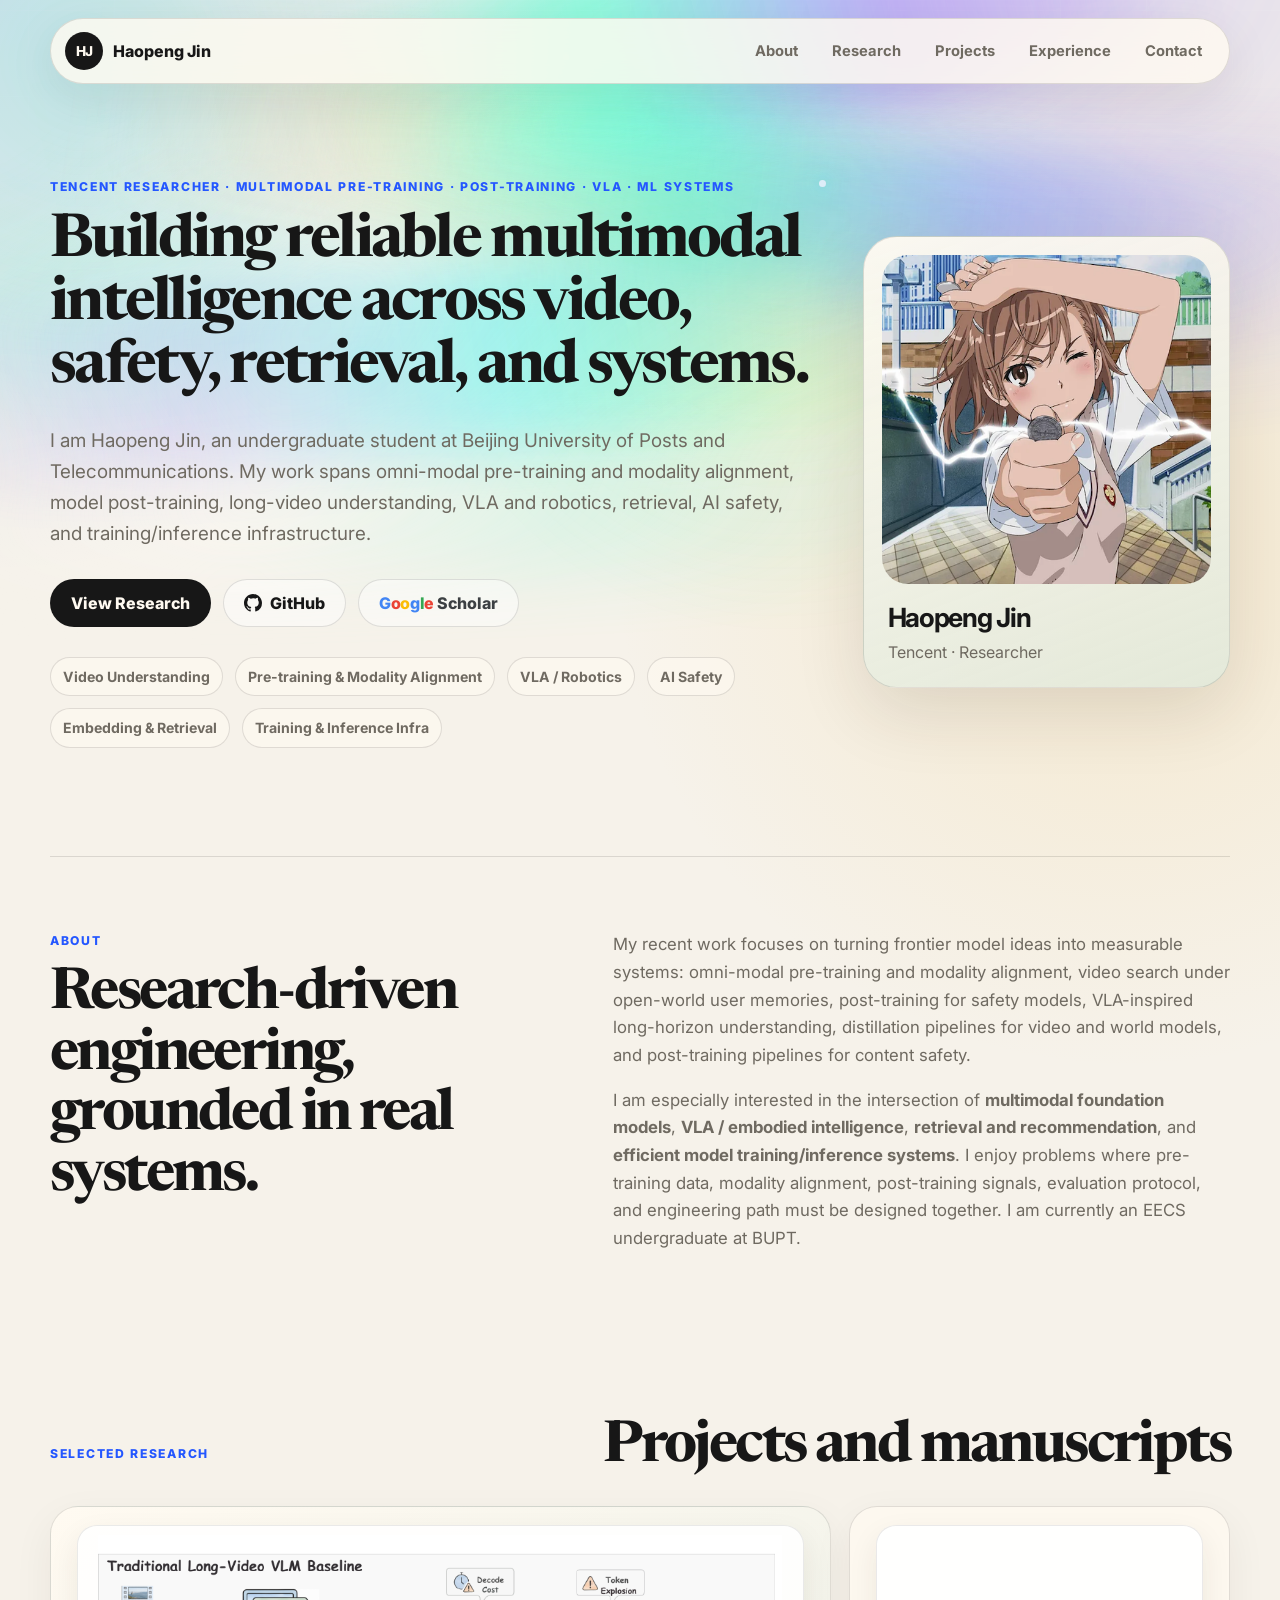
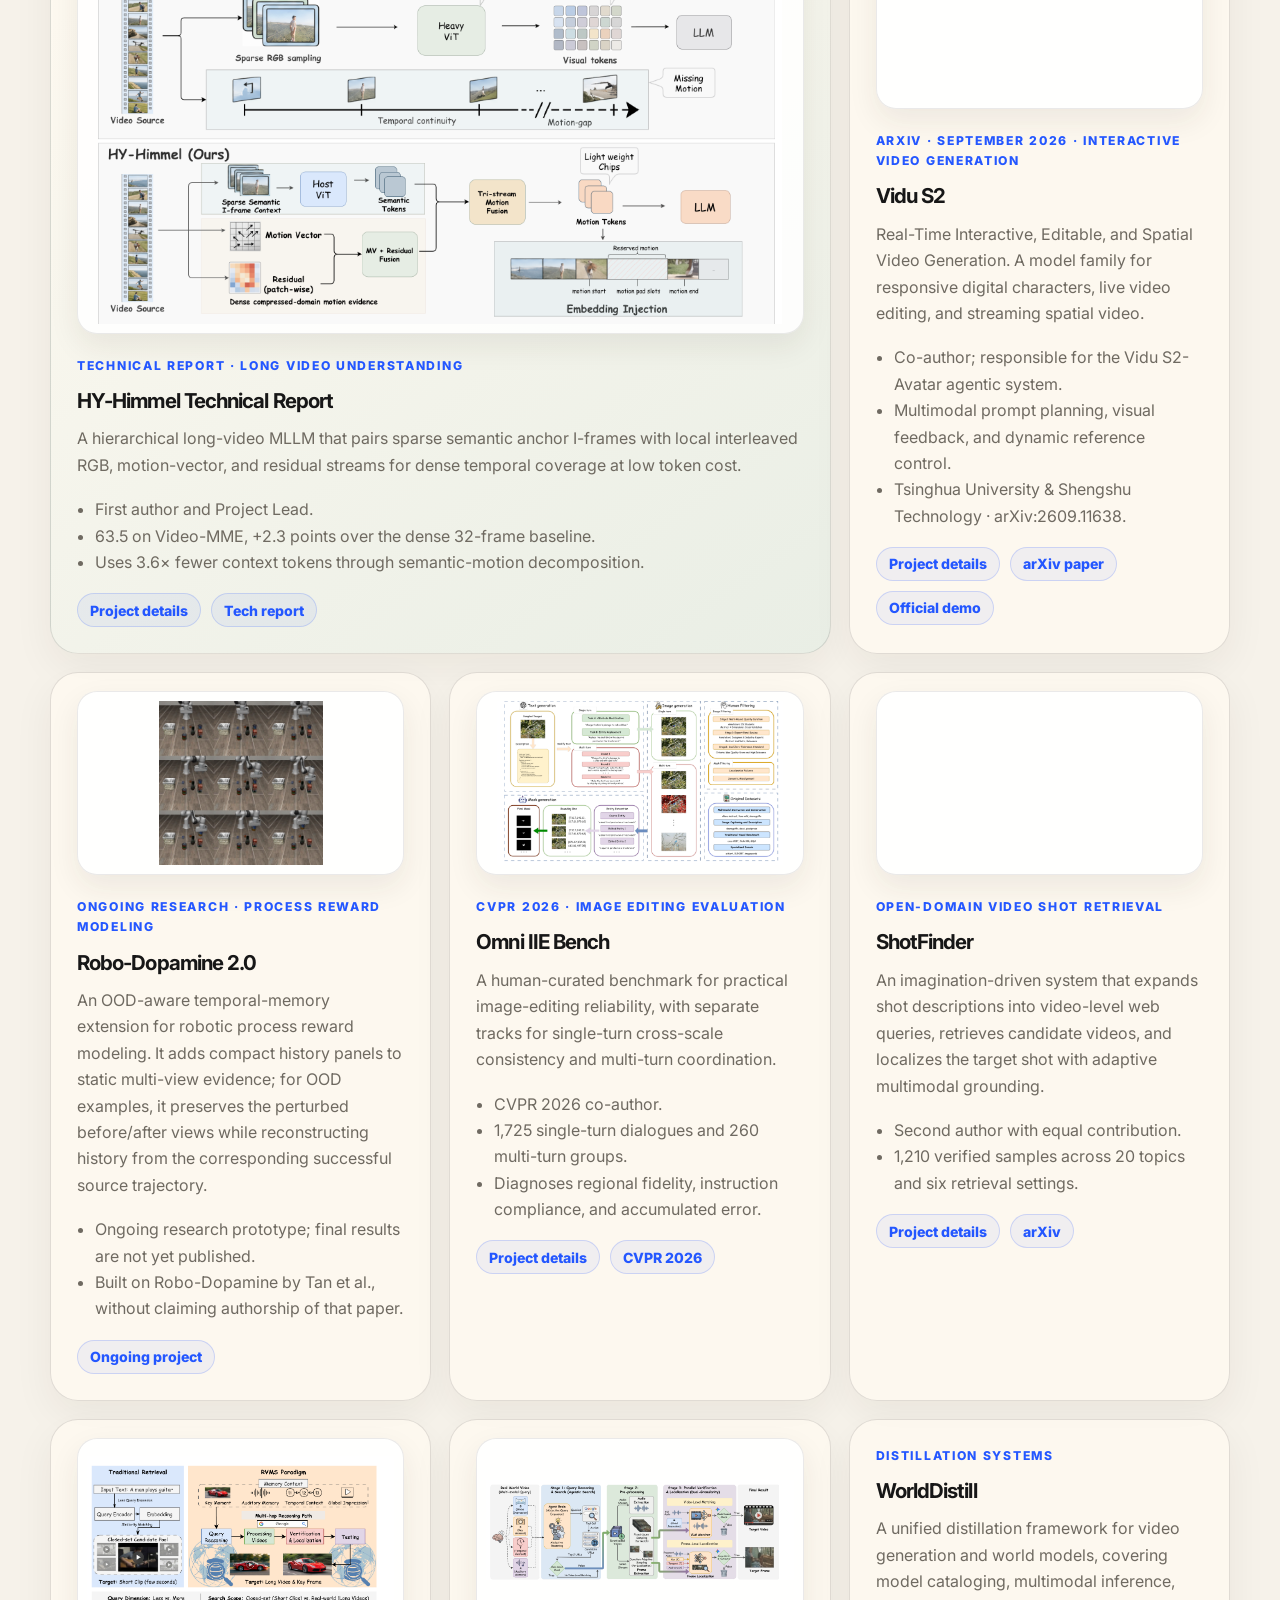
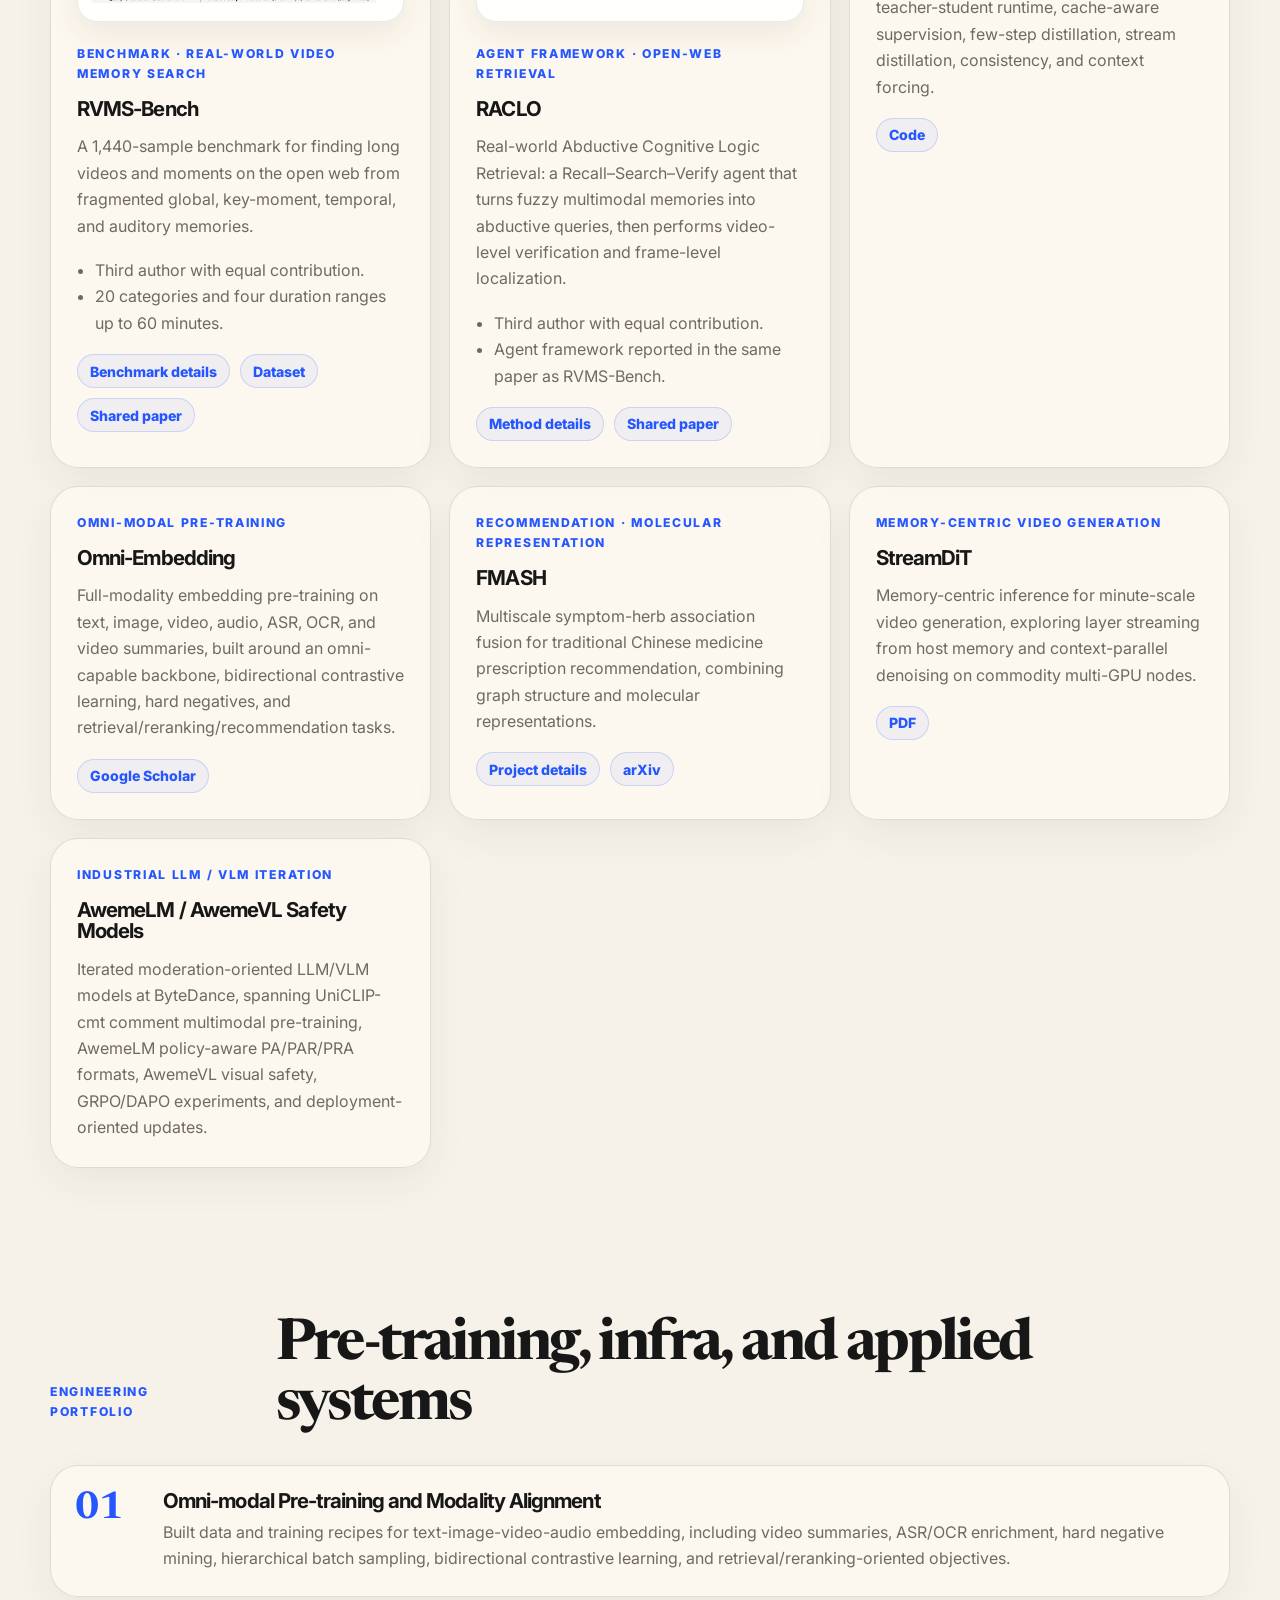
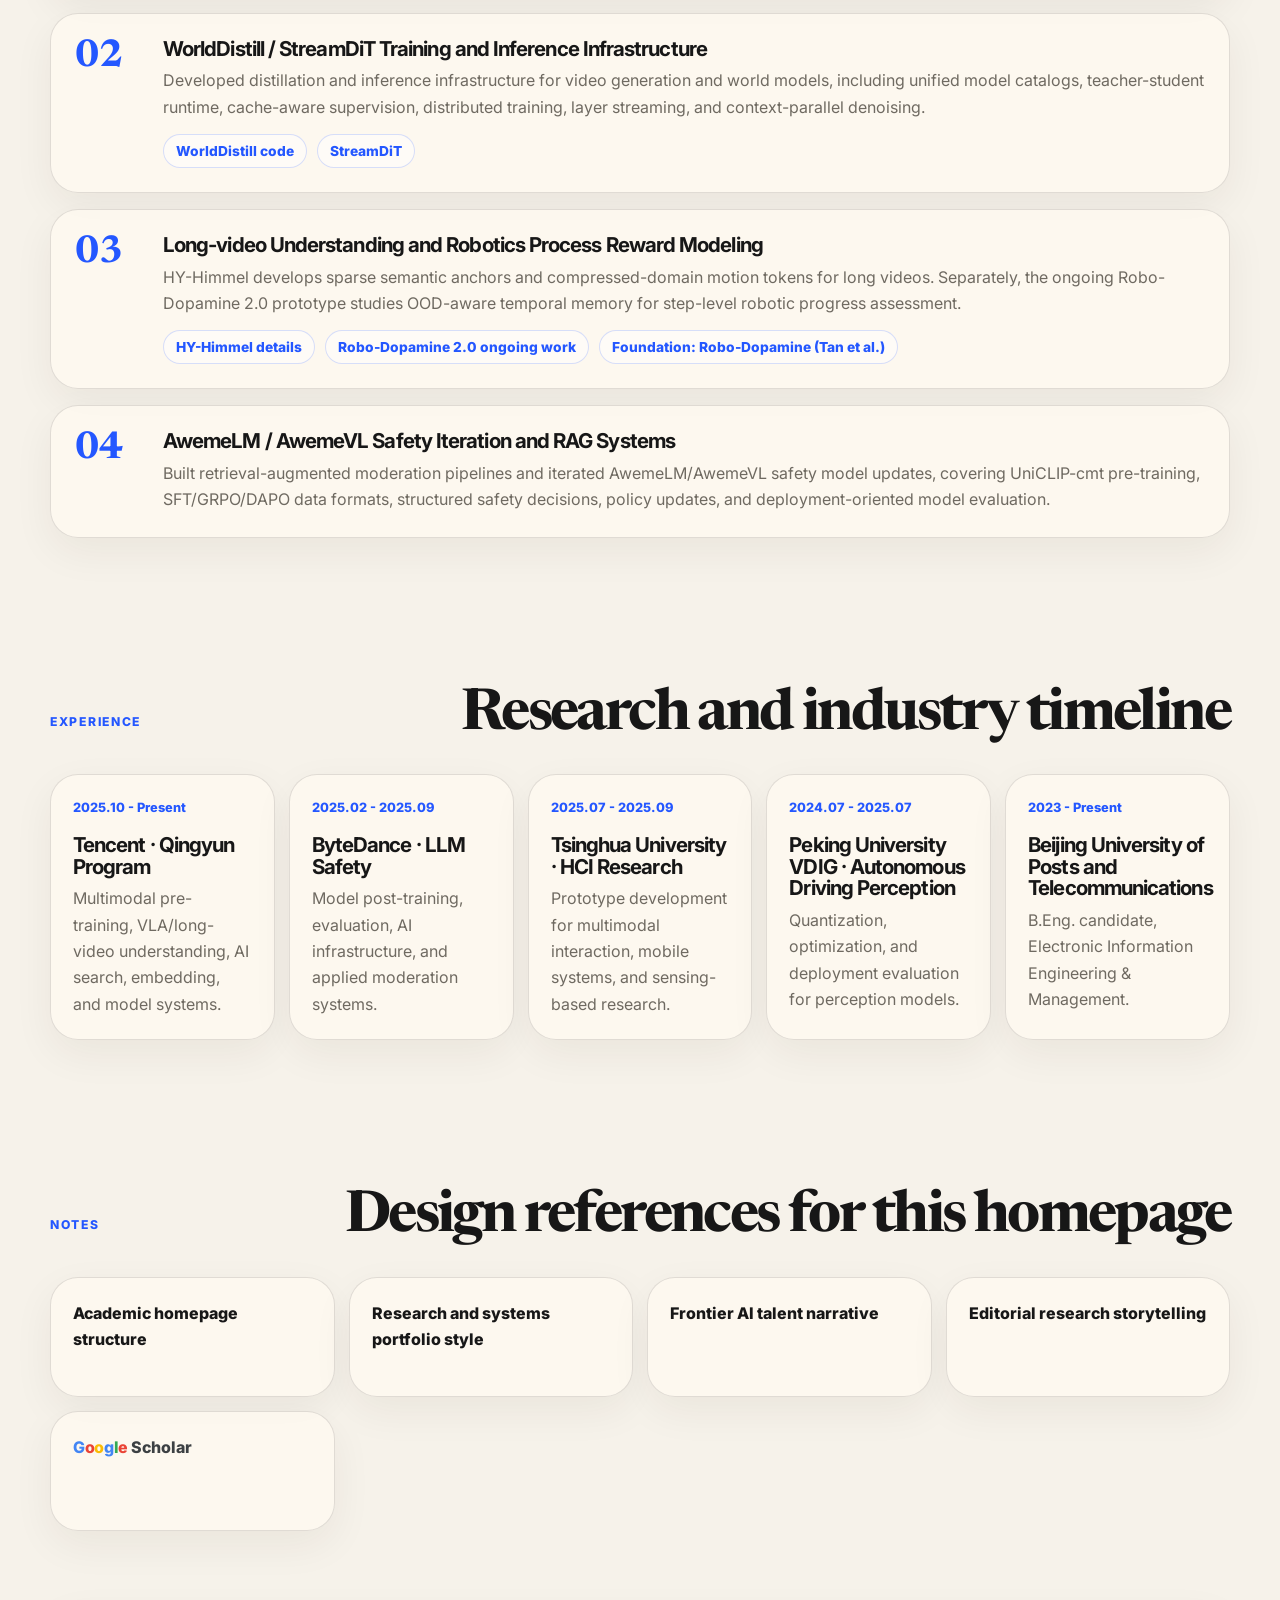
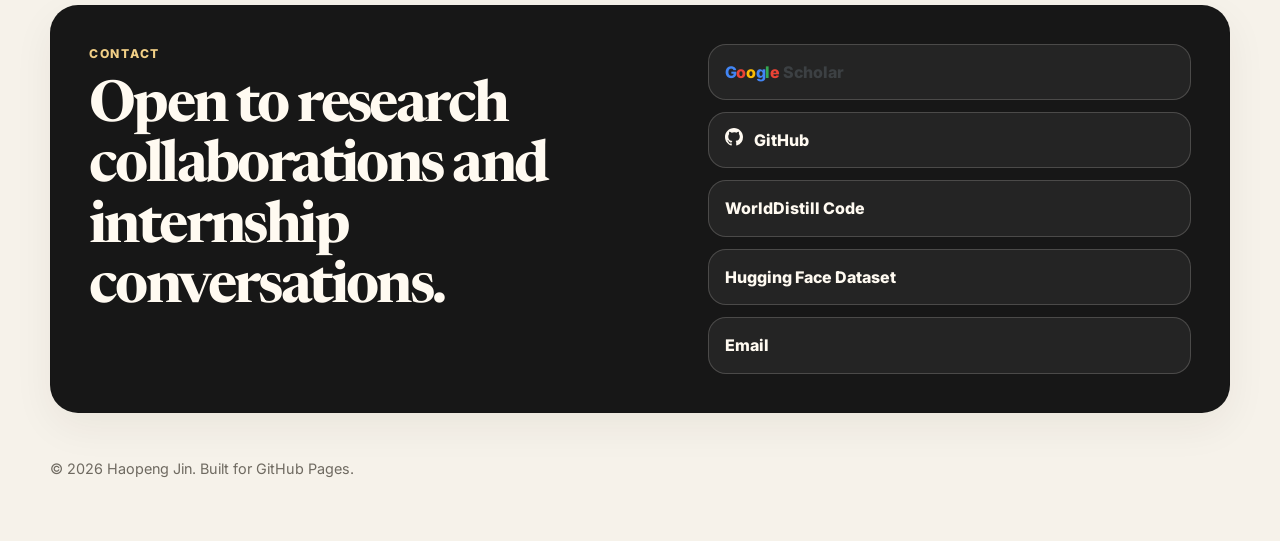
==== commit 405e7637: "Add Vidu S2 research page and attribution" ====
--- a/index.html
+++ b/index.html
@@ -153,6 +153,34 @@
               </div>
             </article>
 
+            <article id="vidu-s2" class="feature-card has-preview">
+              <img
+                class="card-preview"
+                src="assets/project-figures/vidu-s2-overview.png"
+                alt="Overview from the Vidu S2 paper: interactive avatars, video editing, and spatial video"
+                width="2047"
+                height="1060"
+                loading="lazy"
+                decoding="async"
+              />
+              <div class="card-kicker">arXiv · September 2026 · Interactive Video Generation</div>
+              <h3><a class="title-link" href="pages/vidu-s2.html">Vidu S2</a></h3>
+              <p>
+                Real-Time Interactive, Editable, and Spatial Video Generation. A model family
+                for responsive digital characters, live video editing, and streaming spatial video.
+              </p>
+              <ul>
+                <li>Co-author; responsible for the Vidu S2-Avatar agentic system.</li>
+                <li>Multimodal prompt planning, visual feedback, and dynamic reference control.</li>
+                <li>Tsinghua University &amp; Shengshu Technology · arXiv:2609.11638.</li>
+              </ul>
+              <div class="card-links">
+                <a href="pages/vidu-s2.html">Project details</a>
+                <a href="https://arxiv.org/abs/2609.11638" target="_blank" rel="noreferrer">arXiv paper</a>
+                <a href="https://vidu.com/vidu-stream" target="_blank" rel="noreferrer">Official demo</a>
+              </div>
+            </article>
+
             <article id="robo-dopamine-2" class="feature-card has-preview">
               <img
                 class="card-preview"
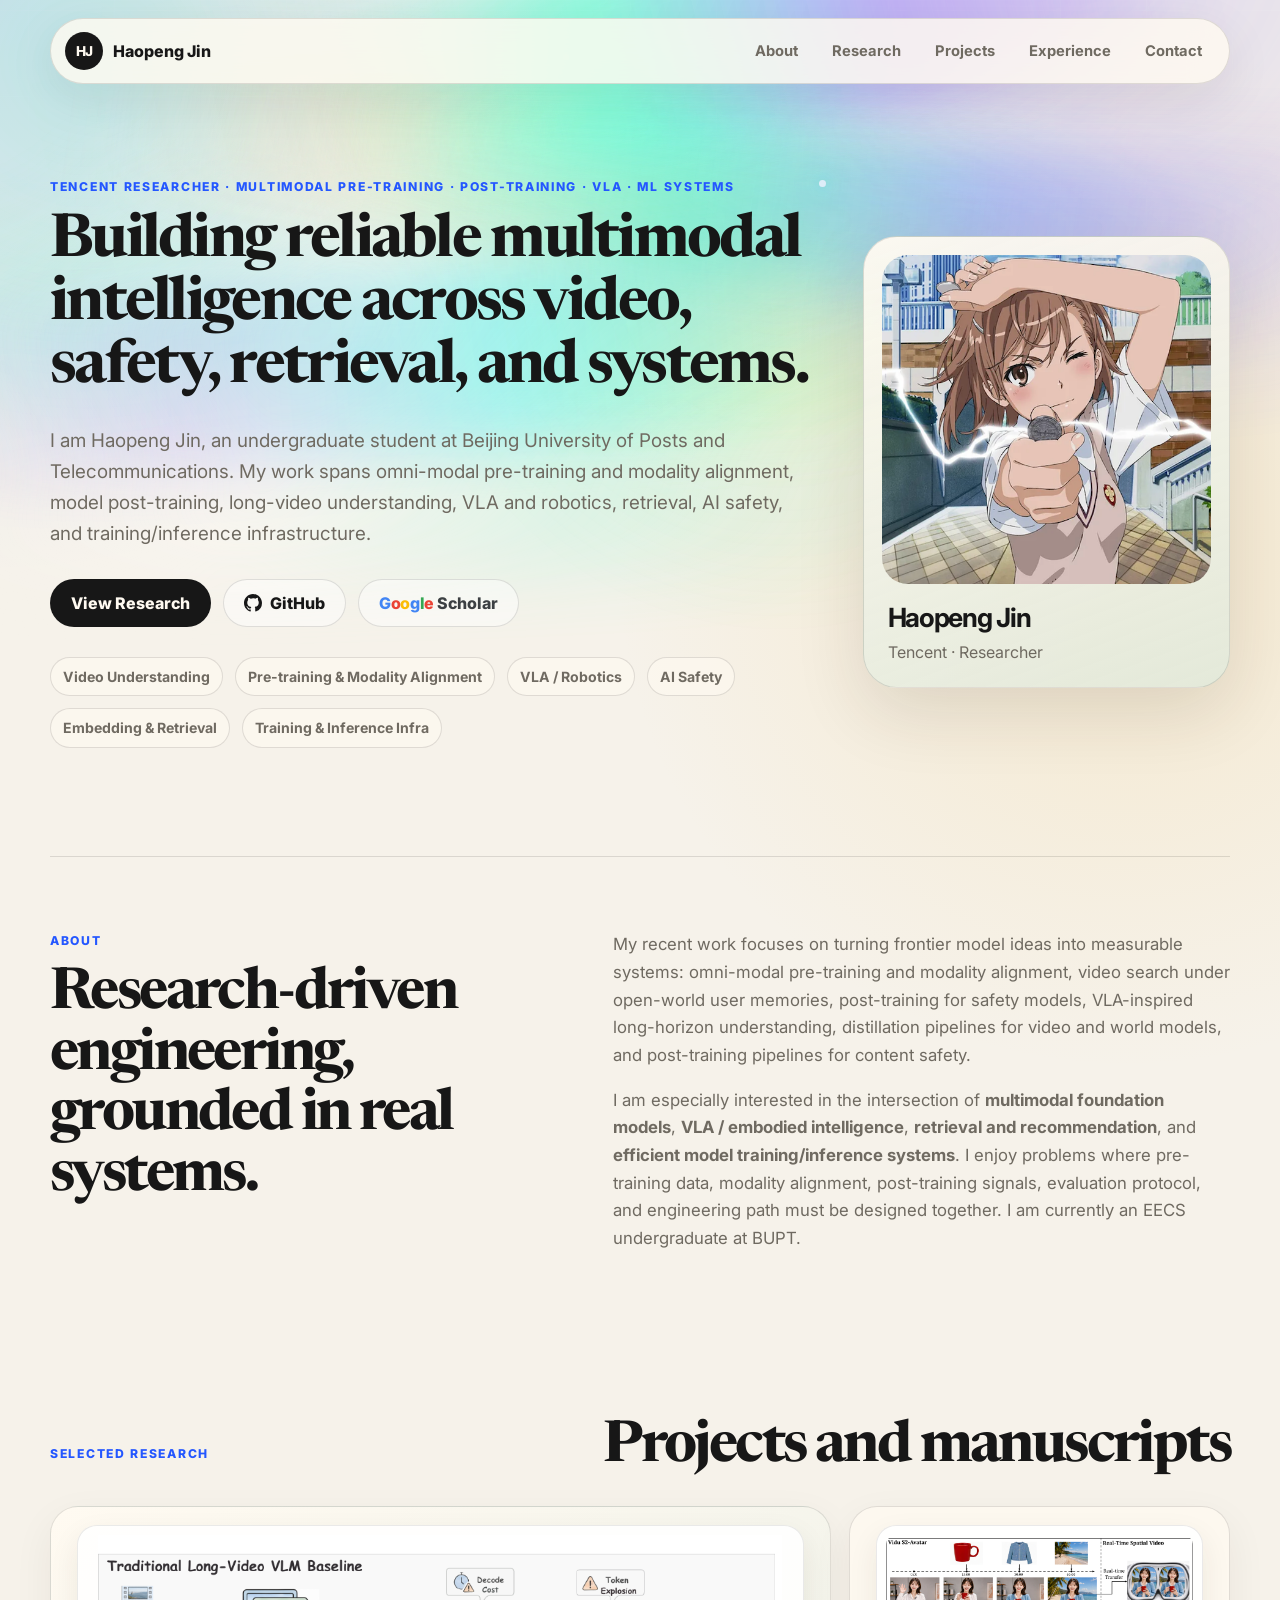
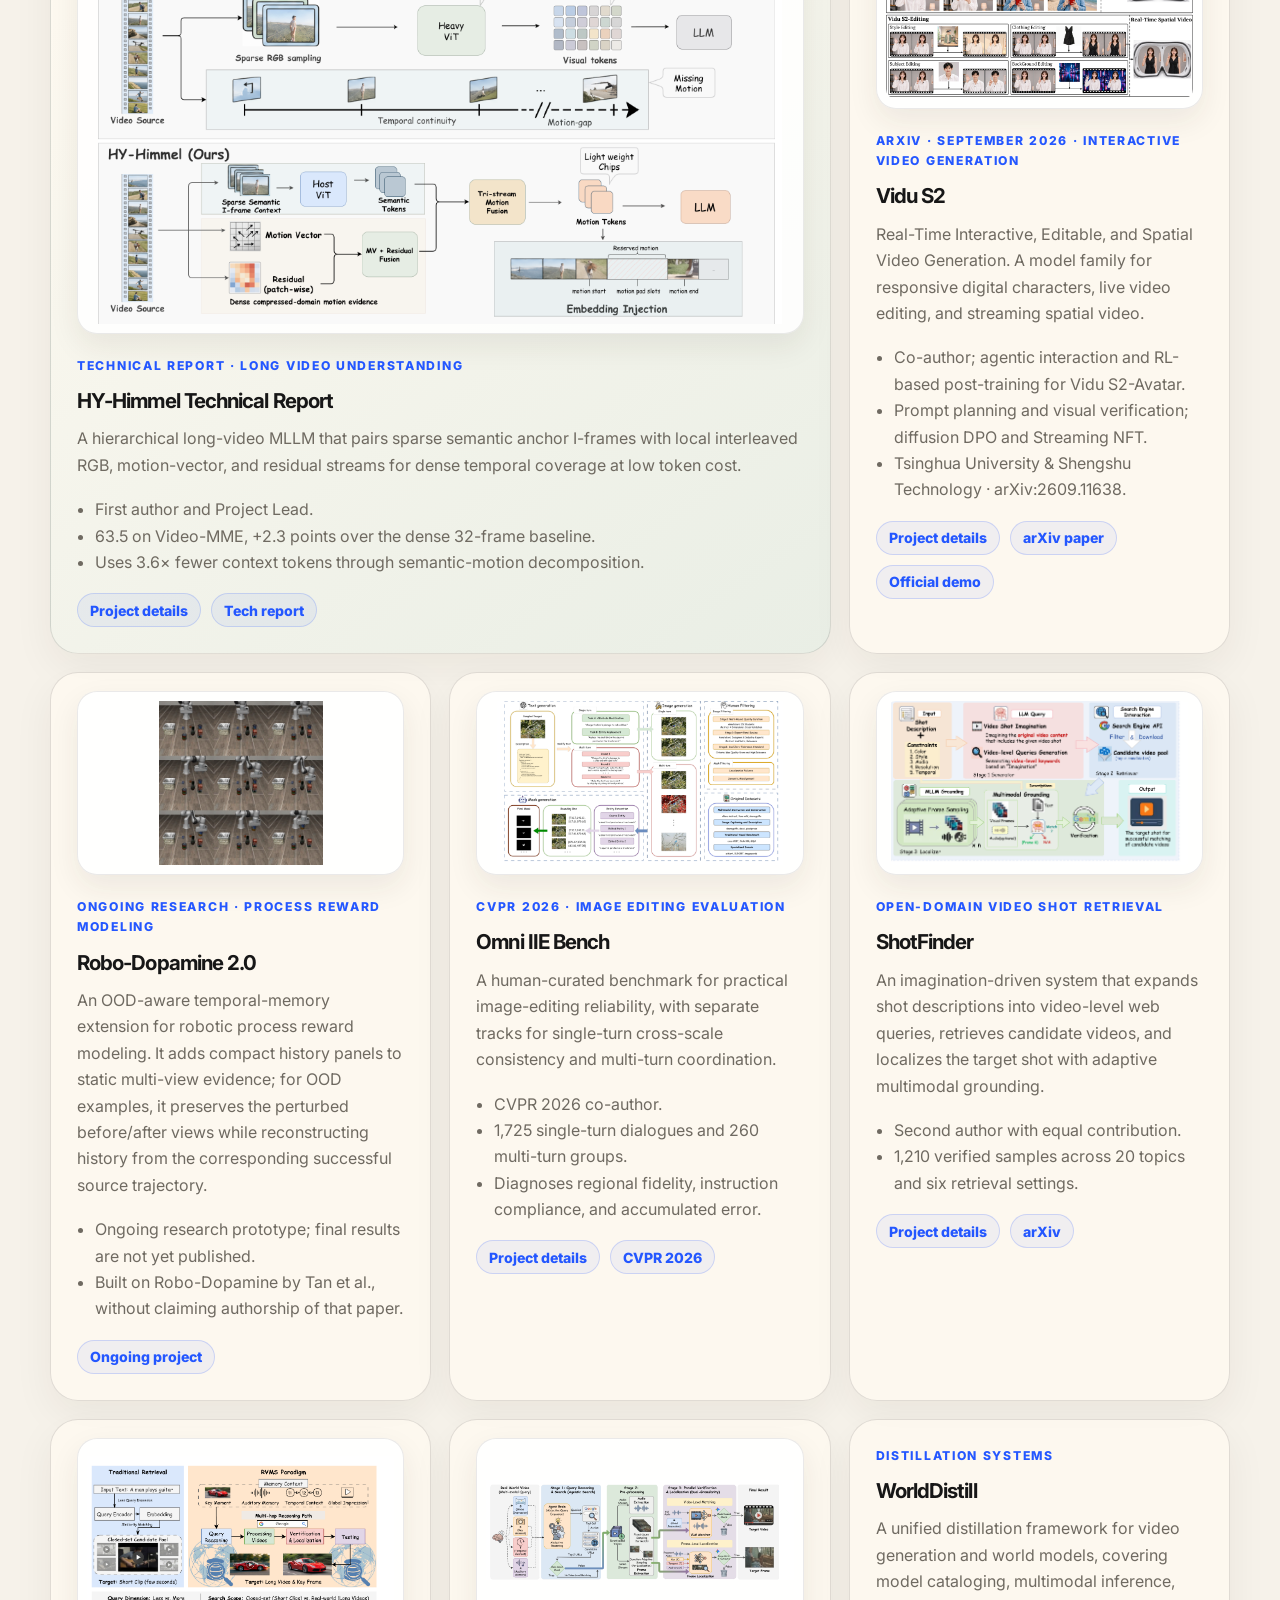
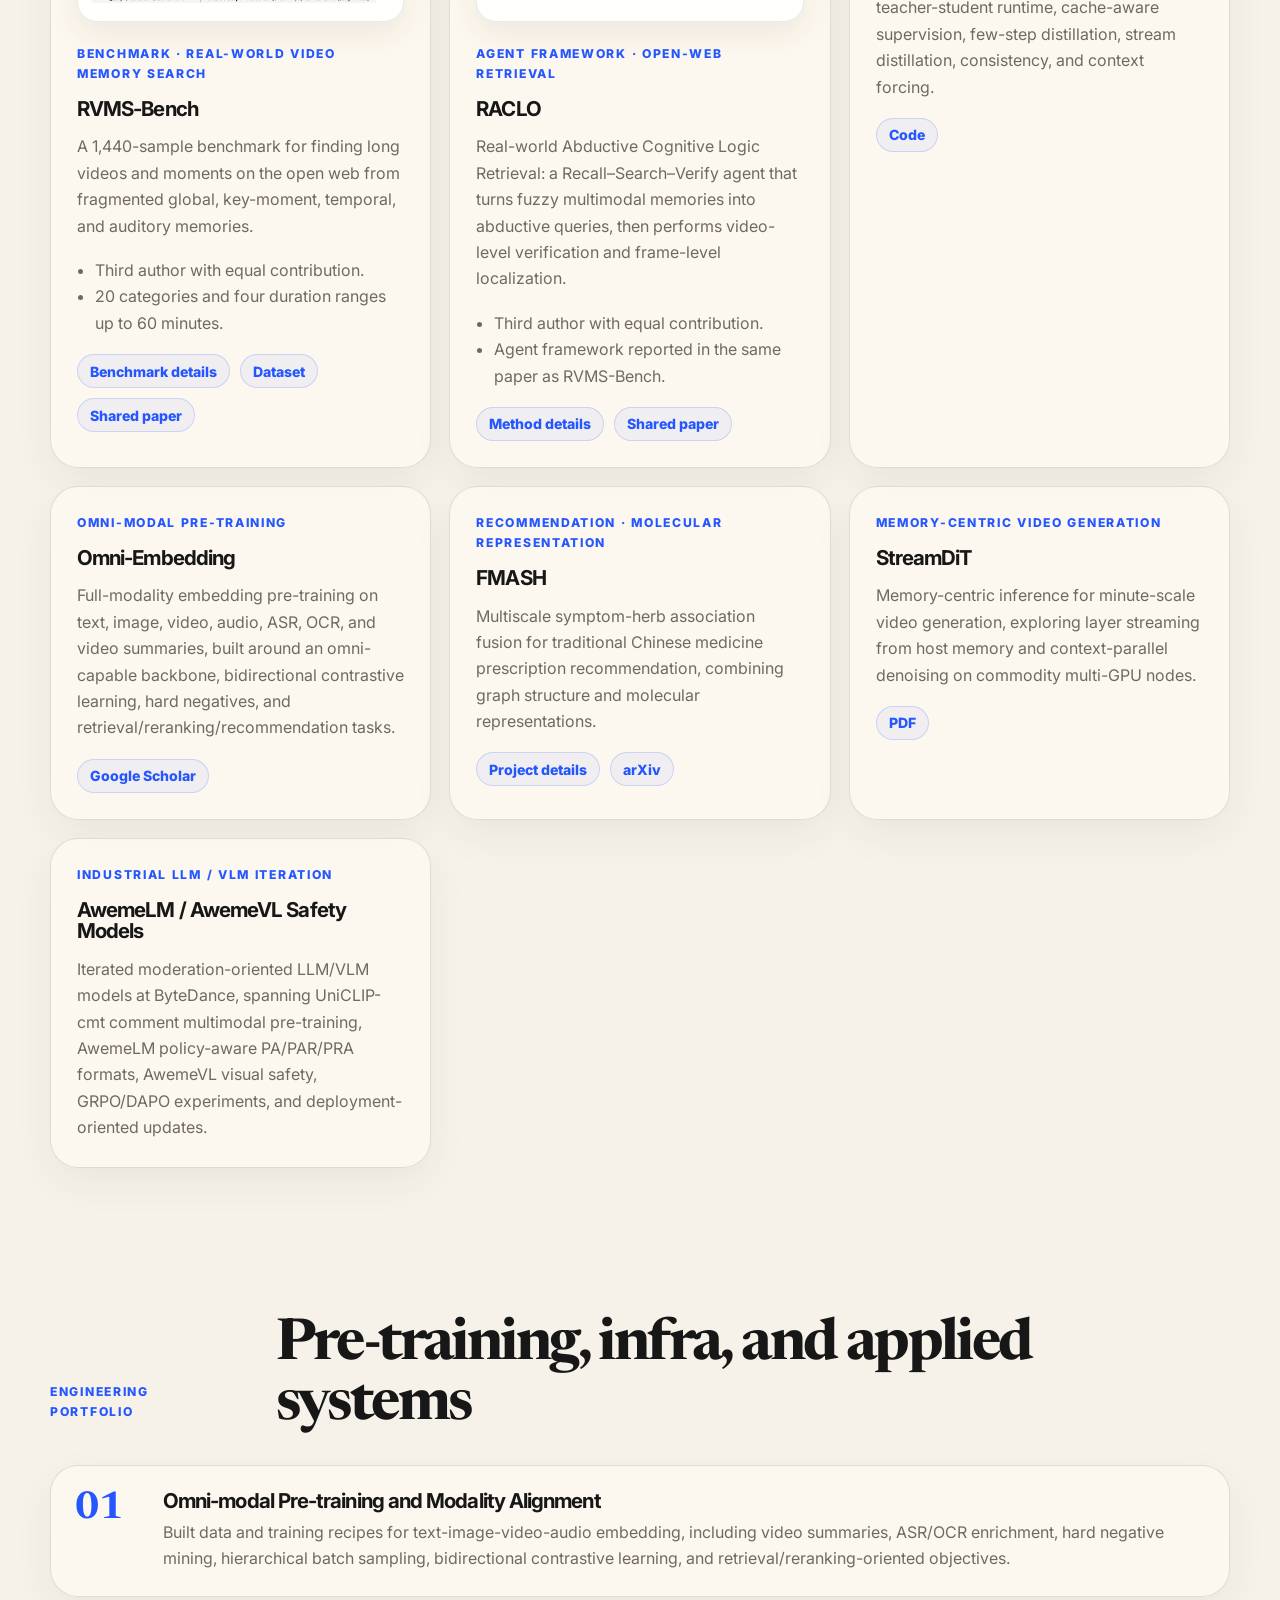
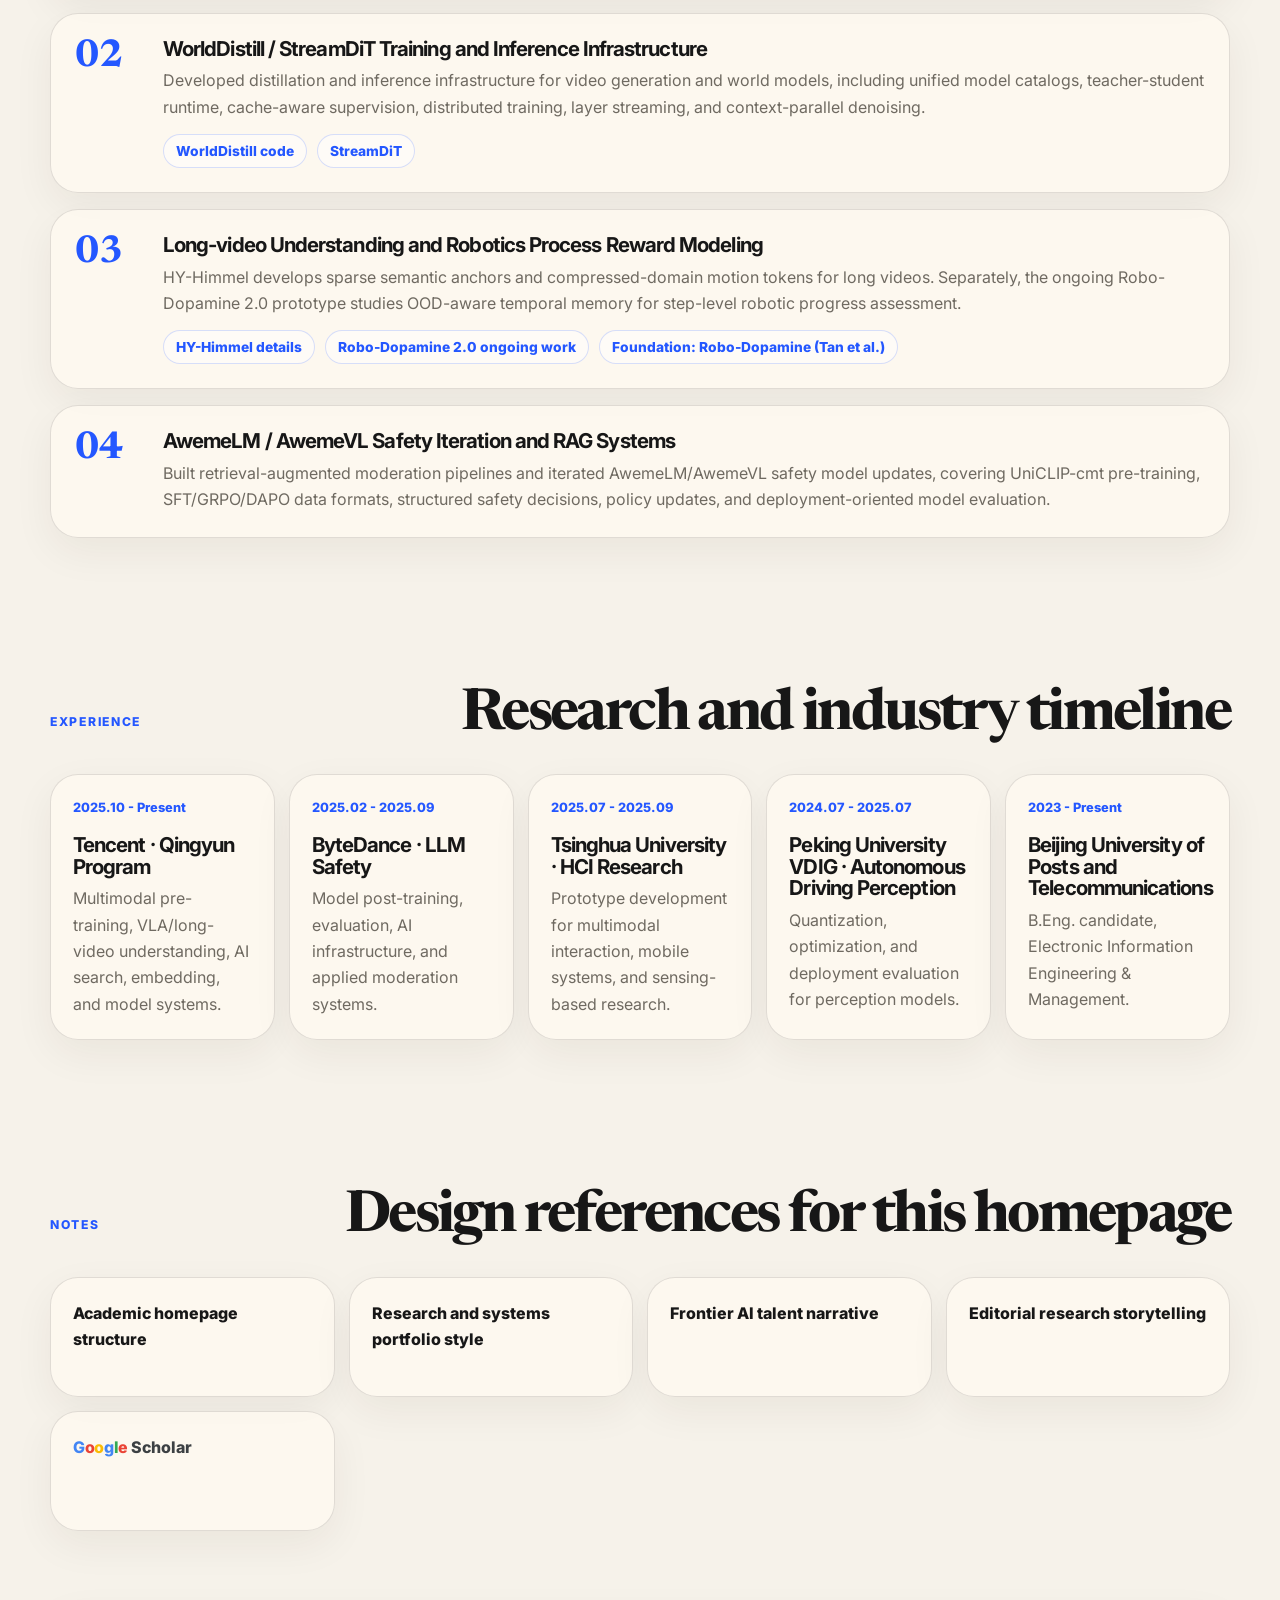
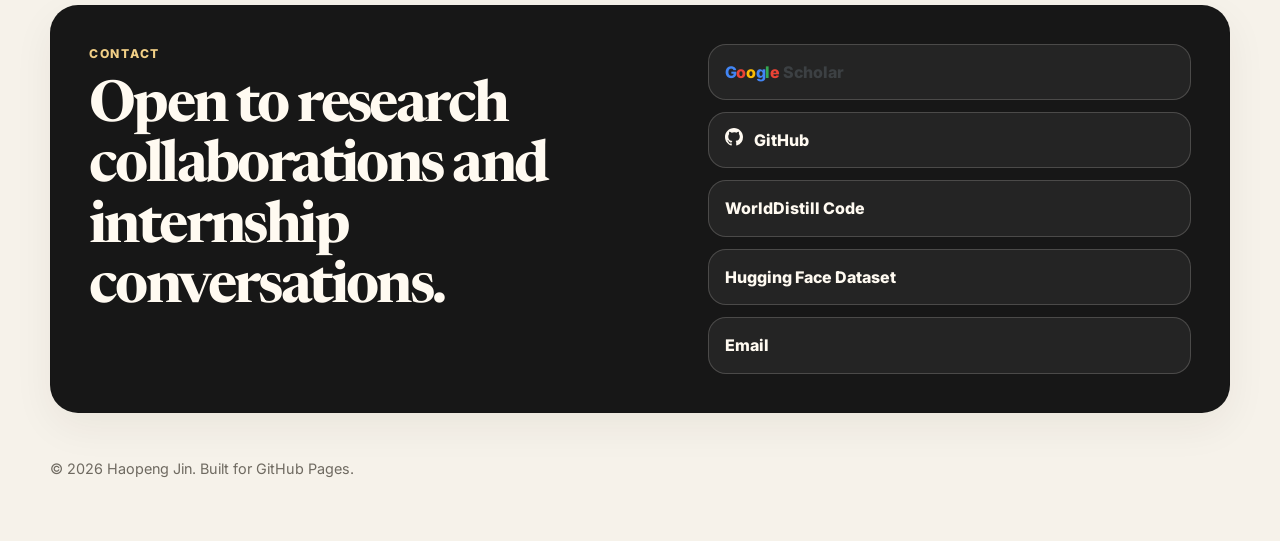
==== commit 01e61cff: "Expand Vidu S2 agentic diagrams and RL contributions" ====
--- a/index.html
+++ b/index.html
@@ -170,8 +170,8 @@
                 for responsive digital characters, live video editing, and streaming spatial video.
               </p>
               <ul>
-                <li>Co-author; responsible for the Vidu S2-Avatar agentic system.</li>
-                <li>Multimodal prompt planning, visual feedback, and dynamic reference control.</li>
+                <li>Co-author; agentic interaction and RL-based post-training for Vidu S2-Avatar.</li>
+                <li>Prompt planning and visual verification; diffusion DPO and Streaming NFT.</li>
                 <li>Tsinghua University &amp; Shengshu Technology · arXiv:2609.11638.</li>
               </ul>
               <div class="card-links">
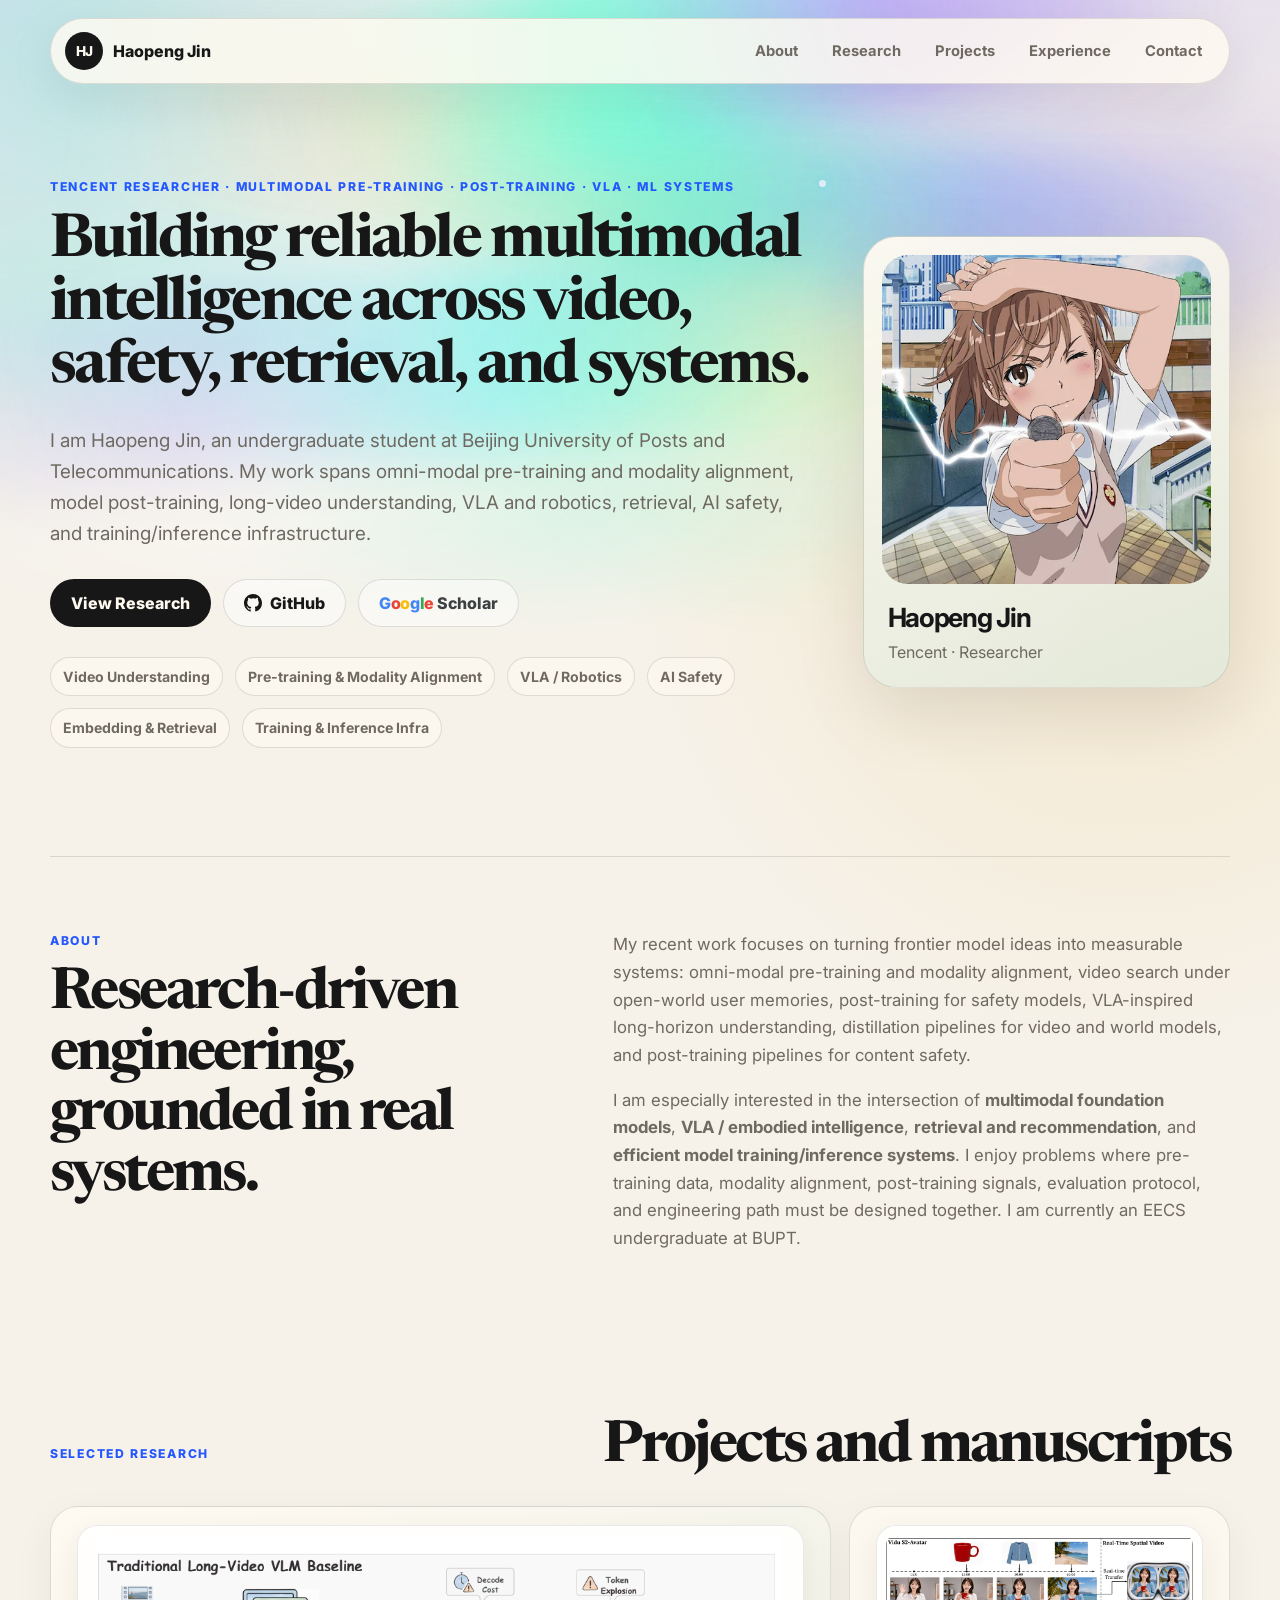
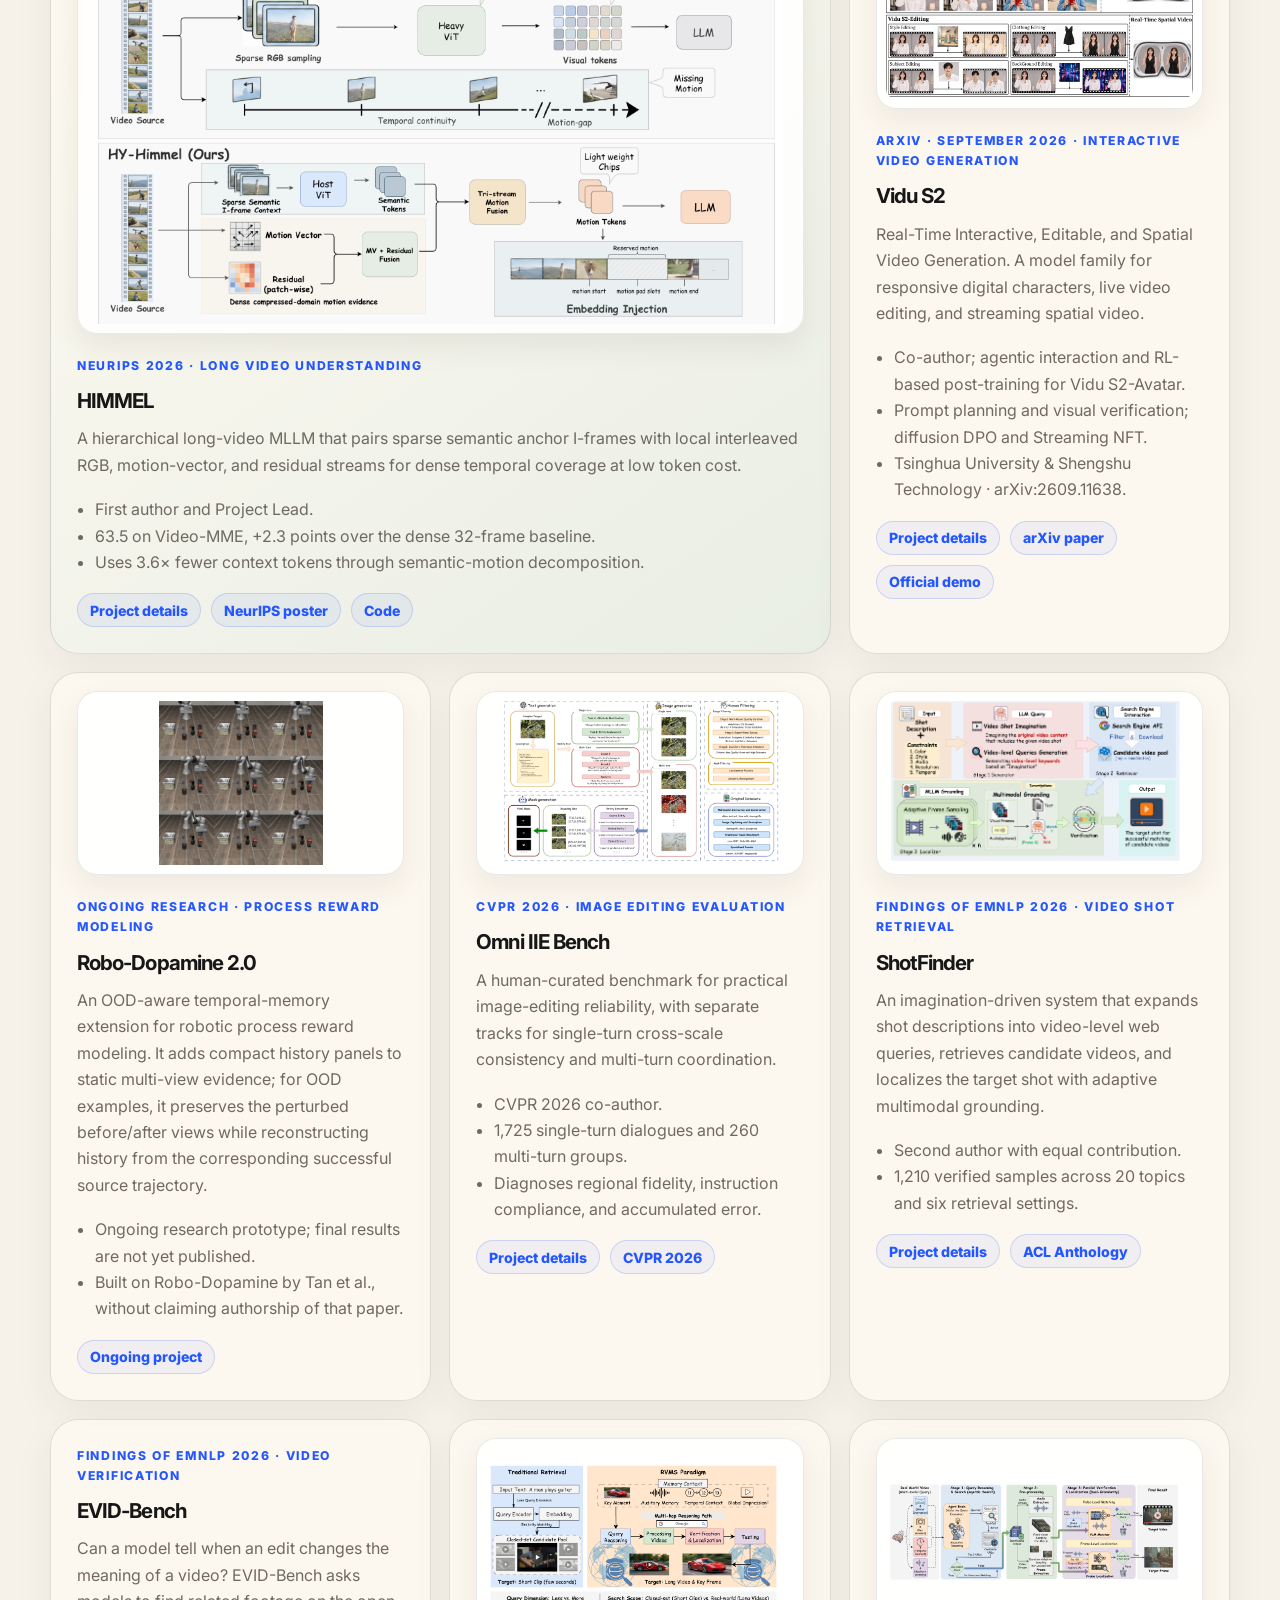
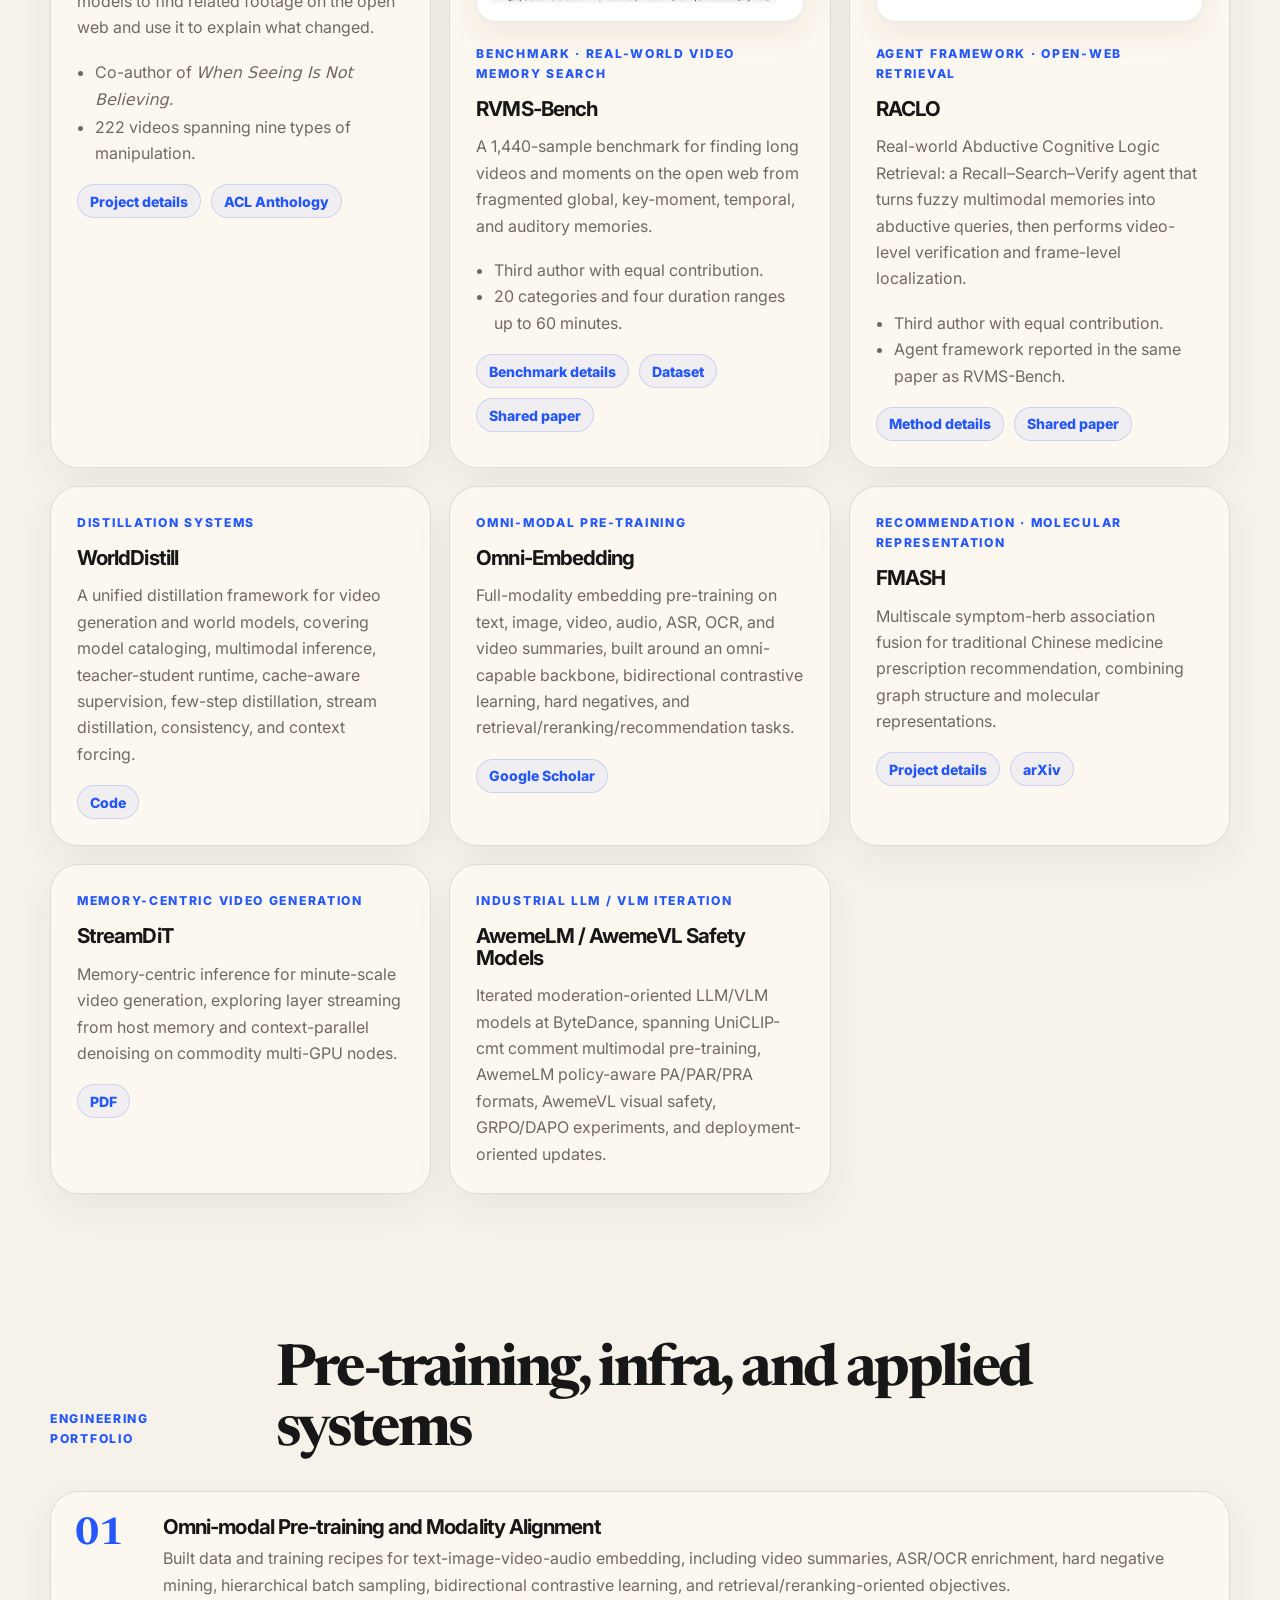
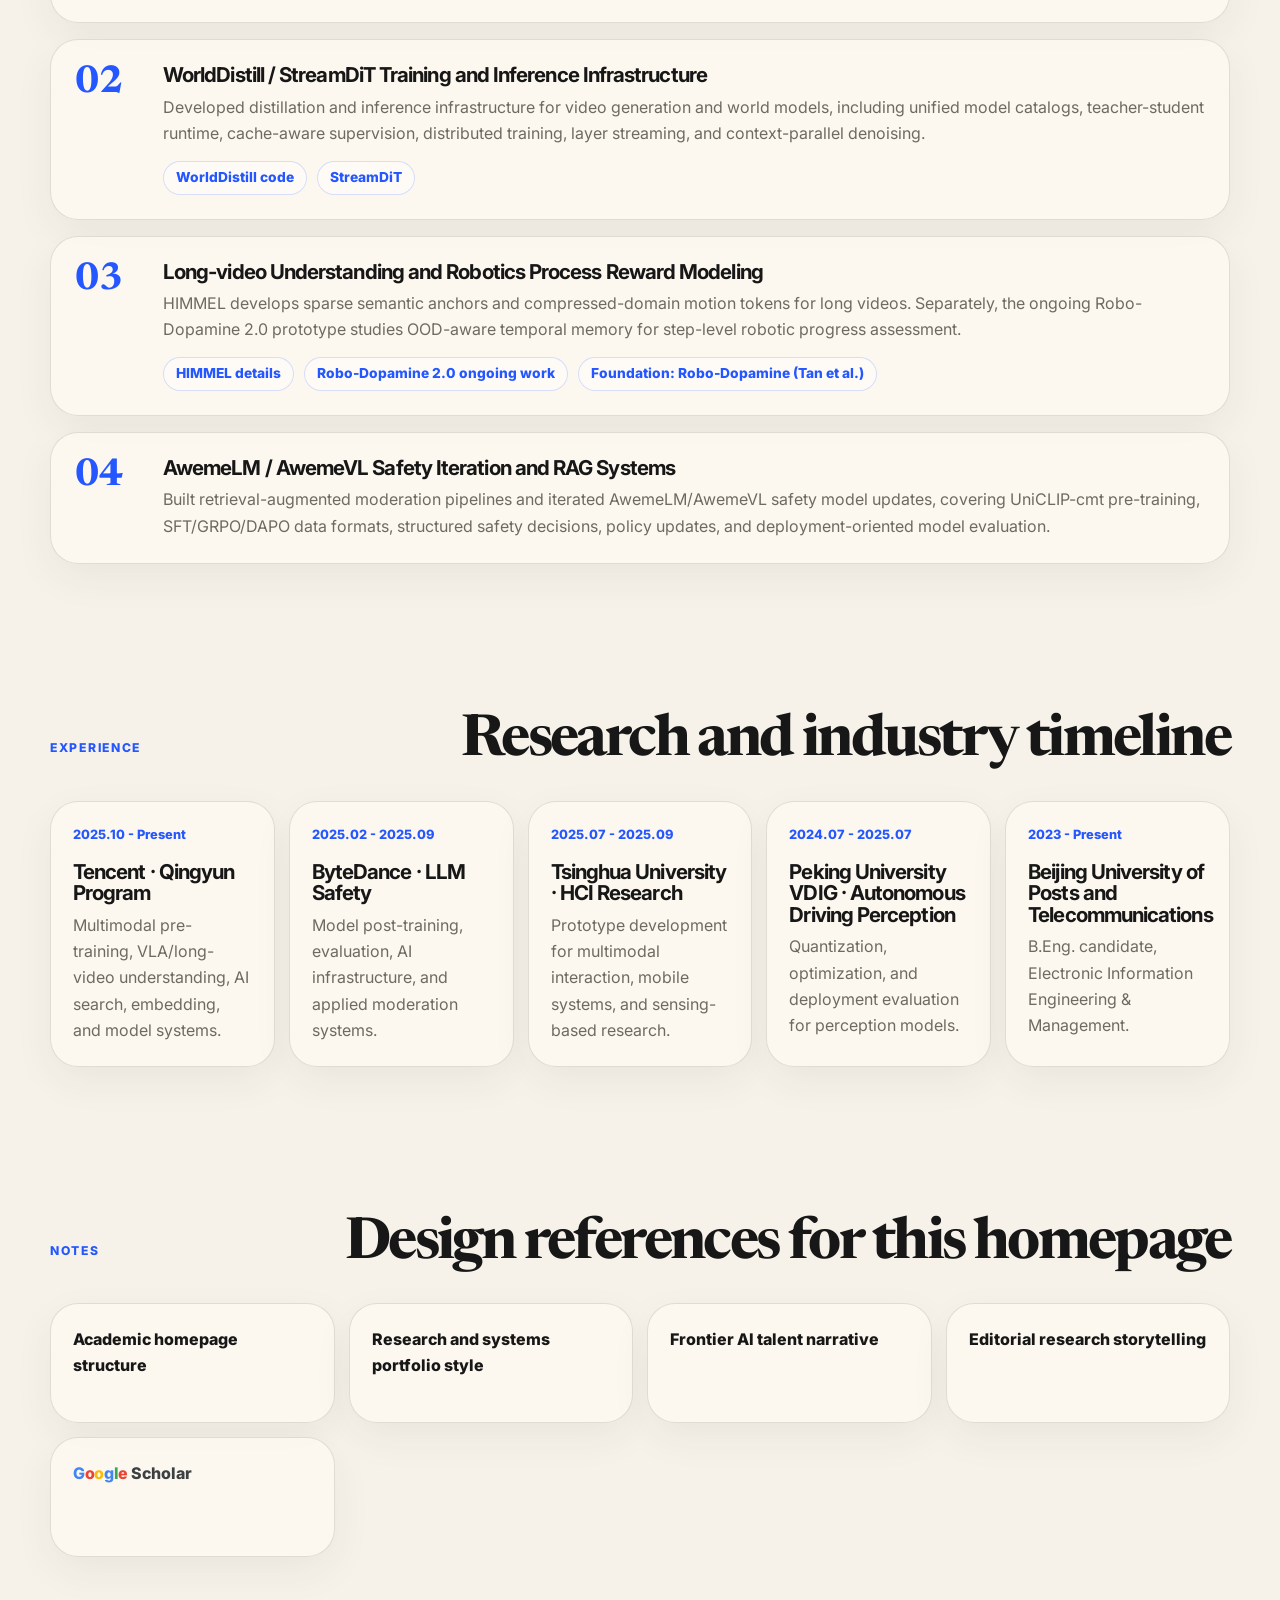
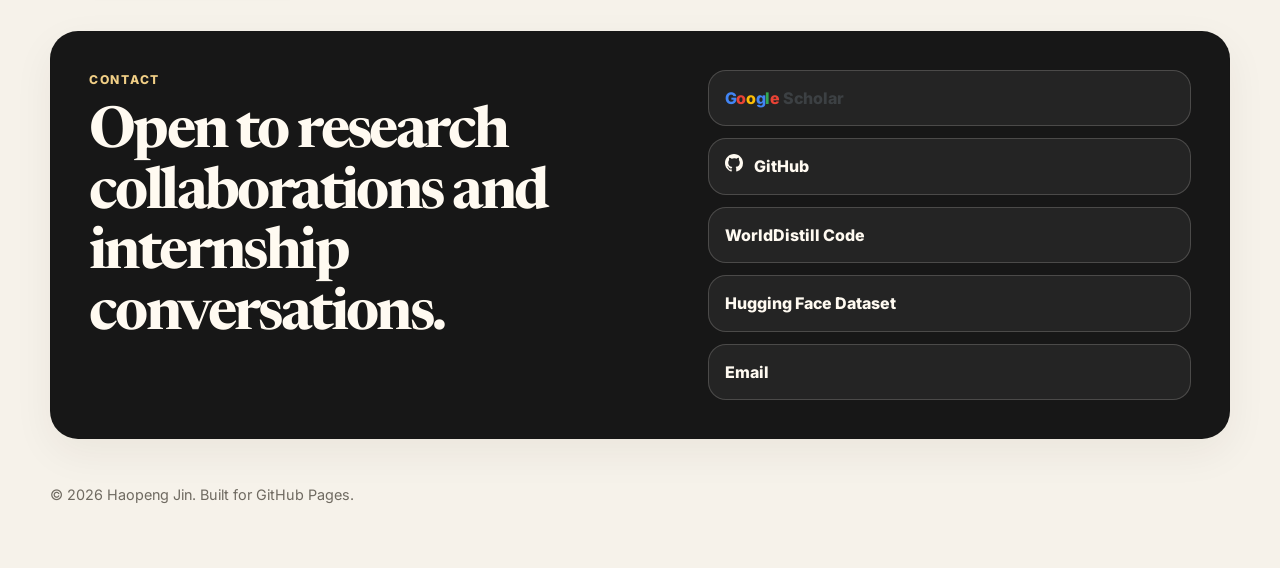
==== commit f79fabbe: "Publish HIMMEL and EMNLP Findings research updates" ====
--- a/index.html
+++ b/index.html
@@ -129,14 +129,14 @@
               <img
                 class="card-preview"
                 src="assets/project-figures/hy-himmel-figure1.png"
-                alt="HY-Himmel semantic and compressed-domain motion paths"
+                alt="HIMMEL semantic and compressed-domain motion paths"
                 width="1970"
                 height="1120"
                 loading="lazy"
                 decoding="async"
               />
-              <div class="card-kicker">Technical Report · Long Video Understanding</div>
-              <h3><a class="title-link" href="pages/hy-himmel.html">HY-Himmel Technical Report</a></h3>
+              <div class="card-kicker">NeurIPS 2026 · Long Video Understanding</div>
+              <h3><a class="title-link" href="pages/hy-himmel.html">HIMMEL</a></h3>
               <p>
                 A hierarchical long-video MLLM that pairs sparse semantic anchor I-frames with
                 local interleaved RGB, motion-vector, and residual streams for dense temporal
@@ -149,7 +149,8 @@
               </ul>
               <div class="card-links">
                 <a href="pages/hy-himmel.html">Project details</a>
-                <a href="https://arxiv.org/abs/2605.08158" target="_blank" rel="noreferrer">Tech report</a>
+                <a href="https://neurips.cc/virtual/2026/poster/151828" target="_blank" rel="noreferrer">NeurIPS poster</a>
+                <a href="https://github.com/Sunbeam23333/HIMMEL" target="_blank" rel="noreferrer">Code</a>
               </div>
             </article>
 
@@ -245,7 +246,7 @@
                 loading="lazy"
                 decoding="async"
               />
-              <div class="card-kicker">Open-Domain Video Shot Retrieval</div>
+              <div class="card-kicker">Findings of EMNLP 2026 · Video Shot Retrieval</div>
               <h3><a class="title-link" href="pages/shotfinder.html">ShotFinder</a></h3>
               <p>
                 An imagination-driven system that expands shot descriptions into video-level web
@@ -258,7 +259,24 @@
               </ul>
               <div class="card-links">
                 <a href="pages/shotfinder.html">Project details</a>
-                <a href="https://arxiv.org/abs/2601.23232" target="_blank" rel="noreferrer">arXiv</a>
+                <a href="https://aclanthology.org/2026.findings-emnlp.756/" target="_blank" rel="noreferrer">ACL Anthology</a>
+              </div>
+            </article>
+
+            <article id="evid-bench" class="feature-card">
+              <div class="card-kicker">Findings of EMNLP 2026 · Video Verification</div>
+              <h3><a class="title-link" href="pages/evid-bench.html">EVID-Bench</a></h3>
+              <p>
+                Can a model tell when an edit changes the meaning of a video? EVID-Bench asks
+                models to find related footage on the open web and use it to explain what changed.
+              </p>
+              <ul>
+                <li>Co-author of <em>When Seeing Is Not Believing</em>.</li>
+                <li>222 videos spanning nine types of manipulation.</li>
+              </ul>
+              <div class="card-links">
+                <a href="pages/evid-bench.html">Project details</a>
+                <a href="https://aclanthology.org/2026.findings-emnlp.763/" target="_blank" rel="noreferrer">ACL Anthology</a>
               </div>
             </article>
 
@@ -445,12 +463,12 @@
               <div>
                 <h3>Long-video Understanding and Robotics Process Reward Modeling</h3>
                 <p>
-                  HY-Himmel develops sparse semantic anchors and compressed-domain motion tokens
+                  HIMMEL develops sparse semantic anchors and compressed-domain motion tokens
                   for long videos. Separately, the ongoing Robo-Dopamine 2.0 prototype studies
                   OOD-aware temporal memory for step-level robotic progress assessment.
                 </p>
                 <div class="project-links">
-                  <a href="pages/hy-himmel.html">HY-Himmel details</a>
+                  <a href="pages/hy-himmel.html">HIMMEL details</a>
                   <a href="pages/vla-robotics.html">Robo-Dopamine 2.0 ongoing work</a>
                   <a href="https://robo-dopamine.github.io/" target="_blank" rel="noreferrer">Foundation: Robo-Dopamine (Tan et al.)</a>
                 </div>
